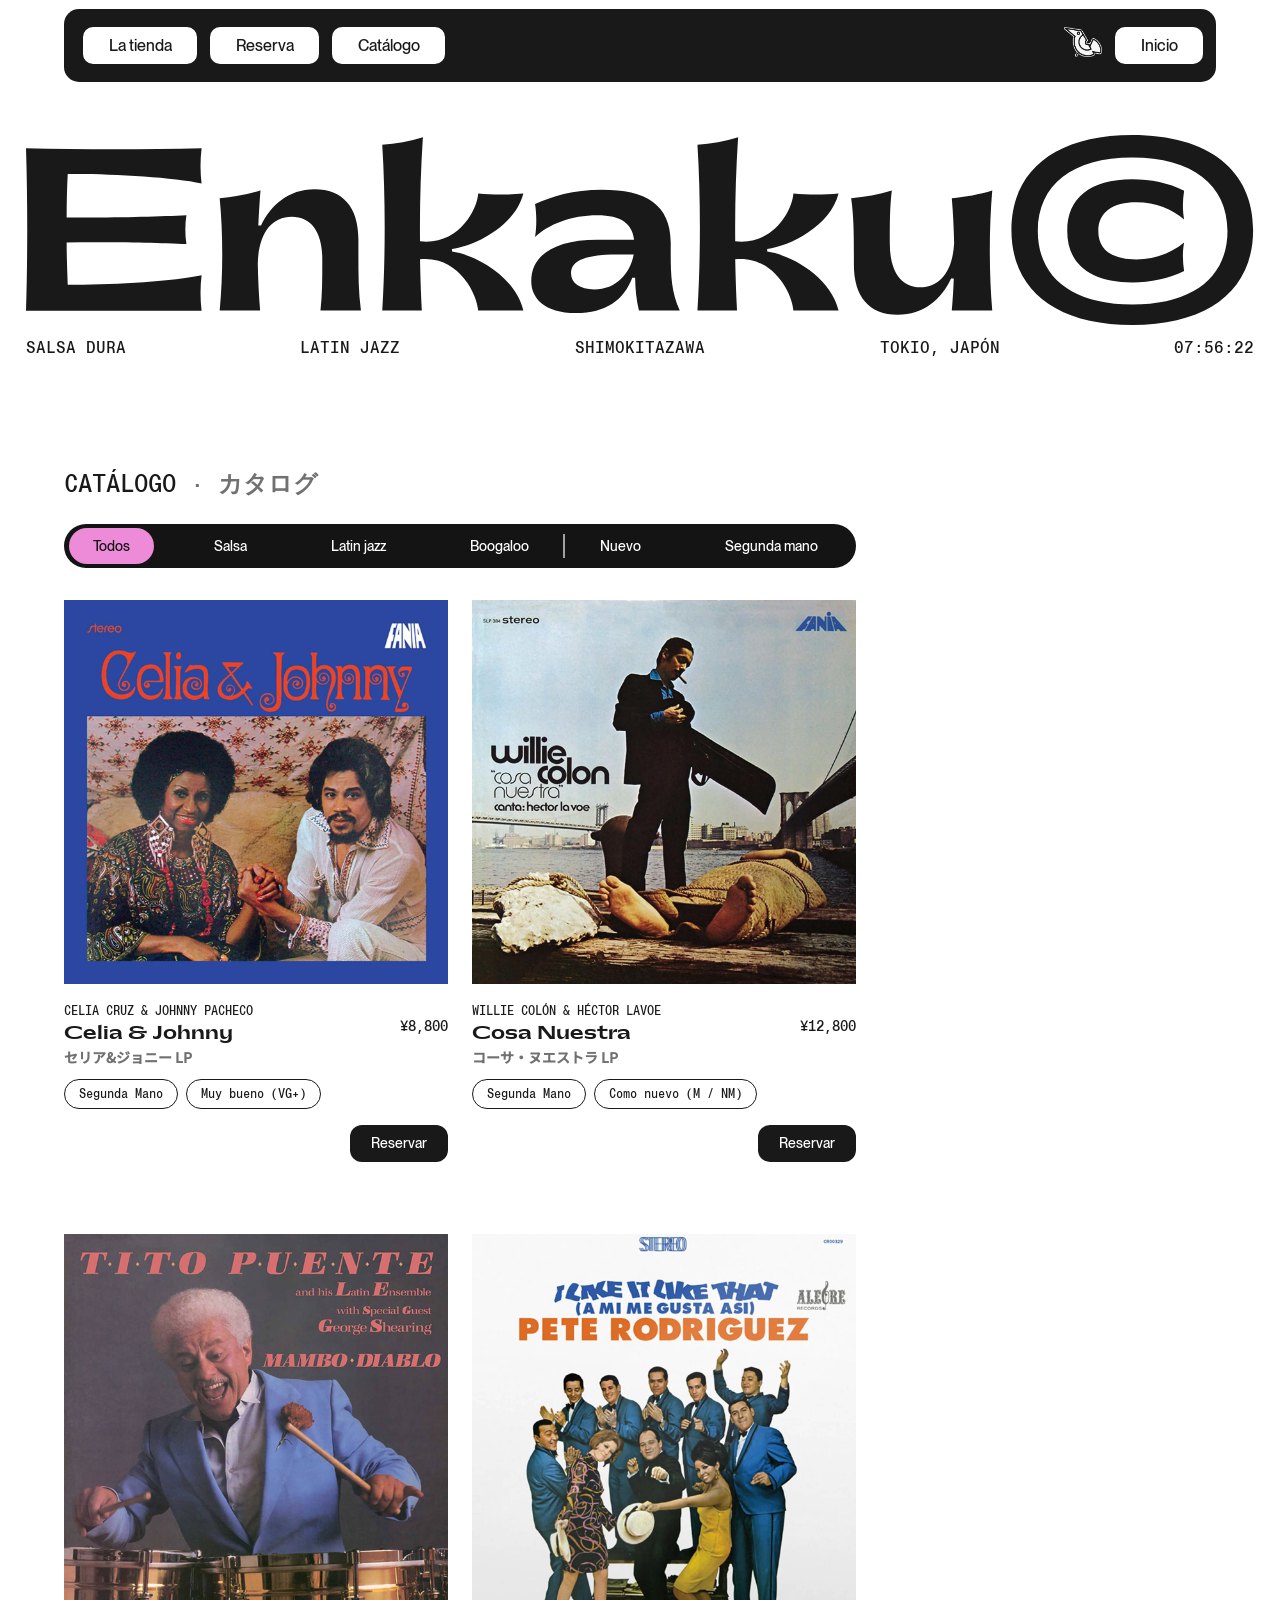
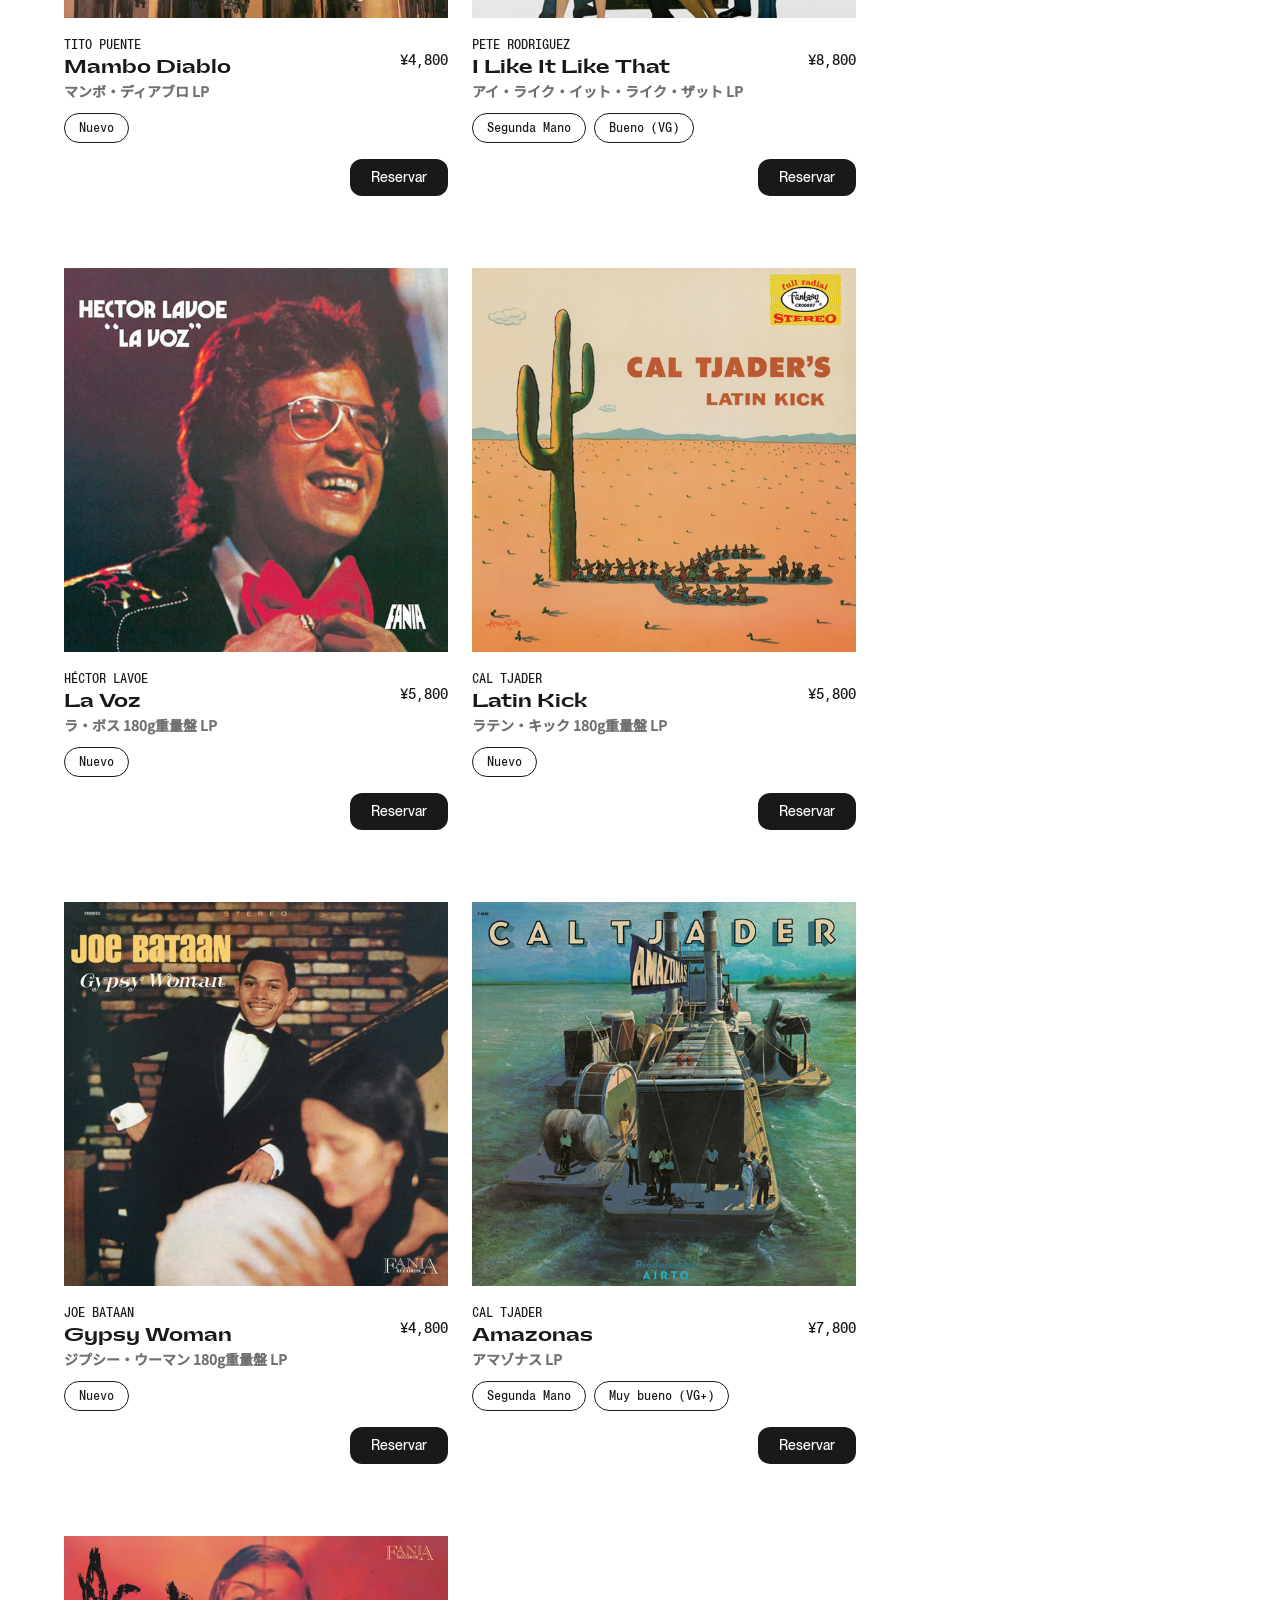
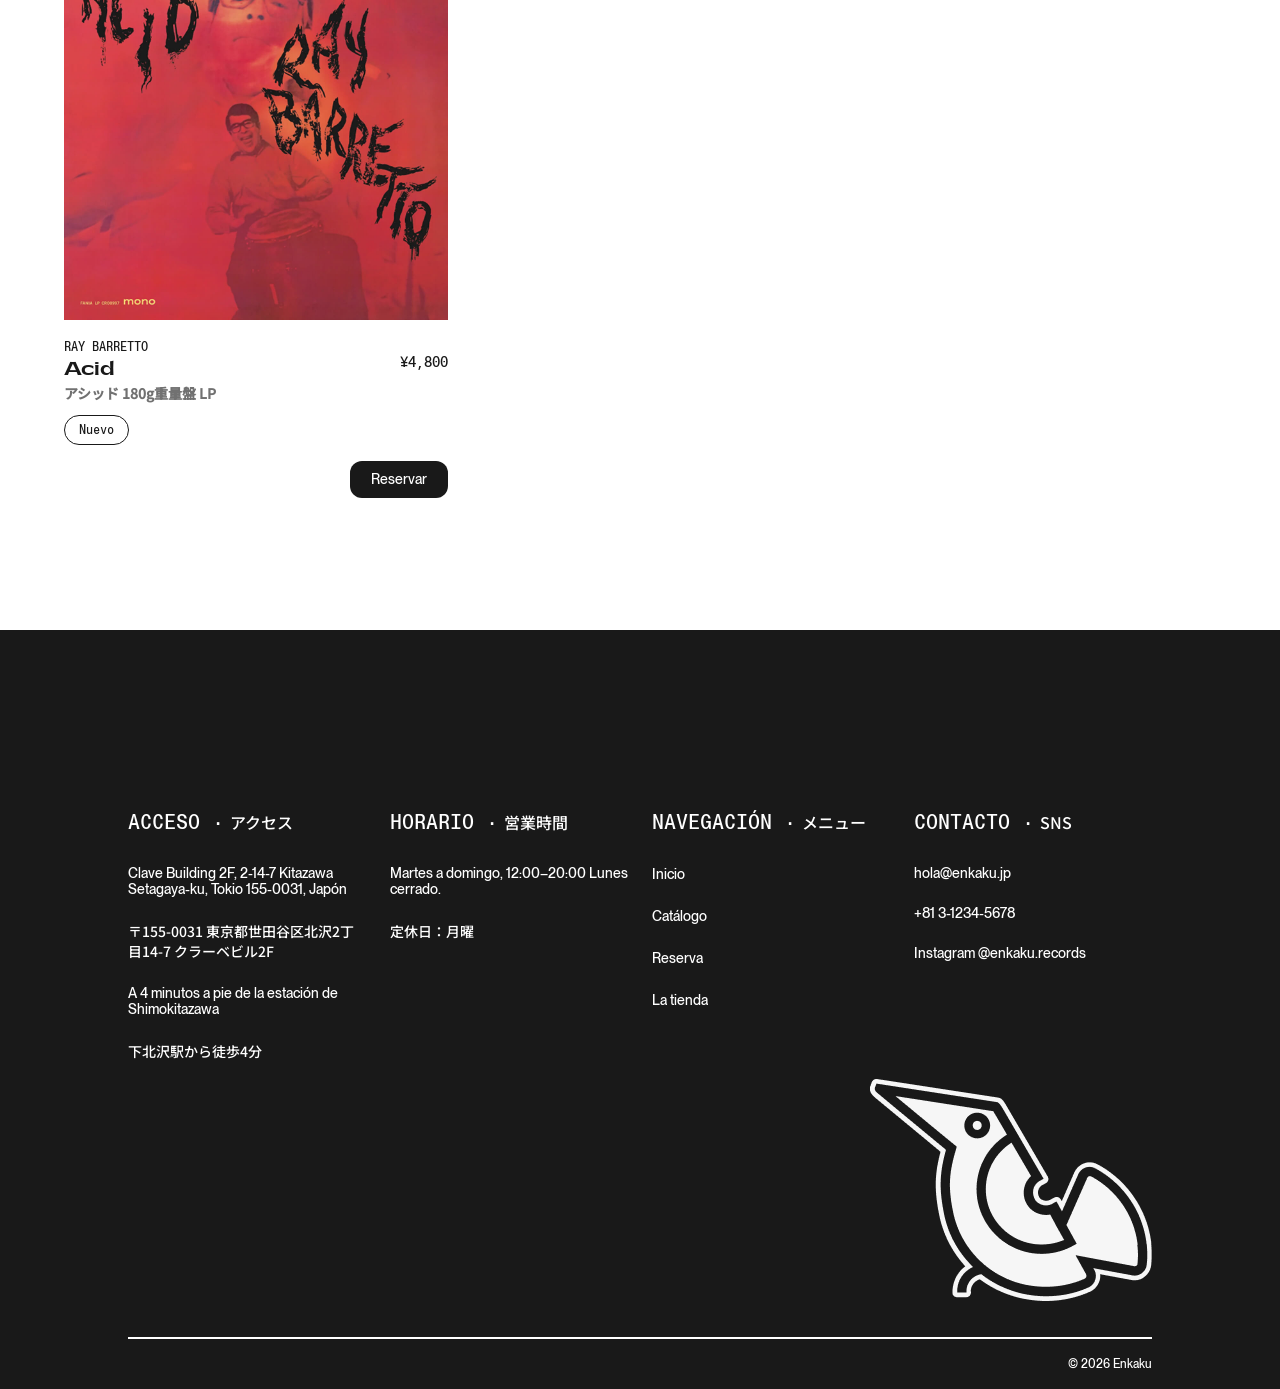
==== catalogo/index.html @ 312f28a2 "arreglos_home" ====
<!DOCTYPE html>
<html lang="en">
<head>
    <meta charset="UTF-8">
    <meta name="viewport" content="width=device-width, initial-scale=1.0">
    <title>Enkaku</title>
    <link rel="icon" type="image/svg+xml" href="../assets/img/favicon.svg">
    <link rel="stylesheet" href="../assets/css/style.css">
    <link rel="stylesheet" href="../css/style.css">
</head>

<body>

    <header class="header">
        <nav>
            <div>
                <div>
                    <a class="bottom_tienda" href="">La tienda</a>
                </div>
                <div>
                    <a class="bottom_reserva" href="/formulario.html">Reserva</a>
                </div>
                <div>
                    <a class="bottom_catalogo" href="/catalogo/index.html">Catálogo</a>
                </div>
            </div>
            <div>
                <img src="/assets/img/KAKU1.png" alt="">
                <div>
                    <a class="bottom_inicio" href="/index.html">Inicio</a>
                </div>
            </div>
        </nav>
    </header>

    <section id="inicio" class="hiro">
        <div class="content">
            <!-- HERO SECTION -->
            <img src="../assets/img/logo_enkaku.svg" alt="Enkaku">
            <div class="flex-labels">
                <ul>
                    <li>SALSA DURA</li>
                    <li>LATIN JAZZ</li>
                    <li>SHIMOKITAZAWA</li>
                    <li>TOKIO, JAPÓN</li>
                    <li>
                        <span id="hora-jp-seg"></span>
                    </li>
                </ul>
            </div>
        </div>
    </section>
    <section id="catalogo" class="productos section catalogo">
        <div class="content">
            <div class="productos_titulo">
                <div class="titulo-seccion">
                    <h1 class="txt-es" data-jp="· カタログ">Catálogo <span class="txt-jp"></span></h1>
                </div>
            </div>
            <div class="filtros" id="filtros" role="toolbar" aria-label="Filtros del catálogo">
                    <div class="filtros-genero">
                        <button type="button" class="filtro is-active" data-grupo="genero" data-valor="" aria-pressed="true">Todos</button>
                        <button type="button" class="filtro" data-grupo="genero" data-valor="salsa" aria-pressed="false">Salsa</button>
                        <button type="button" class="filtro" data-grupo="genero" data-valor="latin-jazz" aria-pressed="false">Latin jazz</button>
                        <button type="button" class="filtro" data-grupo="genero" data-valor="boogaloo" aria-pressed="false">Boogaloo</button>
                    </div>
                    <span class="filtros__sep" aria-hidden="true"></span>
                    <div class="filtros-estado">
                        <button type="button" class="filtro" data-grupo="estado" data-valor="nuevo" aria-pressed="false">Nuevo</button>
                        <button type="button" class="filtro" data-grupo="estado" data-valor="segunda-mano" aria-pressed="false">Segunda mano</button>
                    </div>
                 </div>
            <div id="catalogo-list" class="productos_nuevos"></div>
        </div>
    </section>

    <!-- ============ VENTANA MODAL (una sola para todos) ============ -->
    <div class="modal" id="modal" role="dialog" aria-modal="true" aria-labelledby="modal-titulo" aria-hidden="true">
        <div class="modal__caja">
            <button type="button" class="modal__cerrar" id="modal-cerrar" aria-label="Cerrar">×</button>

            <!-- Izquierda: portada + vinilo girando detrás -->
            <div class="modal__media">
                <div class="modal__vinilo" aria-hidden="true"></div>
                <img class="modal__portada" id="modal-portada" src="" alt="">
            </div>

            <!-- Derecha: información -->
            <div class="modal__contenido">
                <p class="modal__artista" id="modal-artista"></p>
                <h2 class="modal__titulo txt-es" id="modal-titulo"><span id="modal-titulo-es"></span><span class="txt-jp"></span></h2>
                <p class="modal__meta" id="modal-meta"></p>
                <div class="modal__chips" id="modal-chips"></div>
                <p class="modal__texto txt-es"><span id="modal-texto-es"></span><span class="txt-jp"></span></p>

                <div class="modal__player" id="modal-player">
                    <div class="modal__player-info">
                        <span class="modal__player-label txt-es" data-jp="試聴">Escucha <span class="txt-jp"></span></span>
                        <span class="modal__player-track" id="modal-track"></span>
                    </div>
                    <button type="button" class="modal__play" id="modal-play" aria-label="Reproducir">
                        <svg class="ico-play" viewBox="0 0 24 24" aria-hidden="true"><path d="M8 5v14l11-7z"/></svg>
                        <svg class="ico-pause" viewBox="0 0 24 24" aria-hidden="true"><path d="M7 5h4v14H7zM13 5h4v14h-4z"/></svg>
                    </button>
                    <span class="modal__player-tiempo" id="modal-tiempo">00:00/00:00</span>
                </div>

                <div class="modal__pie">
                    <span class="modal__precio" id="modal-precio"></span>
                    <a href="../reservar/" target="_blank" rel="noopener noreferrer" class="btn-reservar">Reservar</a>
                </div>
            </div>
        </div>
    </div>


    <footer class="footer section">
        <div class="footer_texto">
            <div>
                <div class="footer_texto_titulo">
                    <p class="footer_titulo_español">ACCESO ·</p><p class="footer_titulo_japones">アクセス</p>
                </div>
                <div class="footer_texto_texto">
                    <div>
                        <p class="footer_texto_espanol">Clave Building 2F, 2-14-7 Kitazawa
                        Setagaya-ku, Tokio 155-0031, Japón</p>
                    </div>
                    <div>
                        <p class="footer_texto_japones">〒155-0031 東京都世田谷区北沢2丁目14-7 クラーベビル2F</p>
                    </div>
                    <div>
                        <p class="footer_texto_espanol">A 4 minutos a pie de la estación de Shimokitazawa</p>
                    </div>
                    <div>
                        <p class="footer_texto_japones">下北沢駅から徒歩4分</p>
                    </div>
                </div>
            </div>
            <div>
                <div class="footer_texto_titulo">
                    <p class="footer_titulo_español">HORARIO ·</p><p class="footer_titulo_japones">営業時間</p>
                </div>
                <div class="footer_texto_texto">
                    <div>
                        <p class="footer_texto_espanol">Martes a domingo, 12:00–20:00 Lunes cerrado.</p>
                    </div>
                    <div>
                        <p class="footer_texto_japones">定休日：月曜</p>
                    </div>
                </div>
            </div>
            <div>
                <div class="footer_texto_titulo">
                    <p class="footer_titulo_español">NAVEGACIÓN ·</p><p class="footer_titulo_japones">メニュー</p>
                </div>
                <div class="footer_texto_texto">
                    <div>
                        <a class="footer_texto_espanol" href="">Inicio</a>
                    </div>
                    <div>
                        <a class="footer_texto_espanol" href="">Catálogo</a>
                    </div>
                    <div>
                        <a class="footer_texto_espanol" href="">Reserva</a>
                    </div>
                    <div>
                        <a class="footer_texto_espanol" href="">La tienda</a>
                    </div>
                </div>
            </div>
            <div>
                <div class="footer_texto_titulo">
                    <p class="footer_titulo_español">CONTACTO ·</p><p class="footer_titulo_japones">SNS</p>
                </div>
                <div class="footer_texto_texto">
                    <div>
                        <p class="footer_texto_espanol">hola@enkaku.jp</p>
                    </div>
                    <div>
                        <p class="footer_texto_espanol">+81 3-1234-5678</p>
                    </div>
                    <div>
                        <p class="footer_texto_espanol">Instagram @enkaku.records</p>
                    </div>
                </div>
            </div>
        </div>
        <div class="footer_img">
            <img src="../assets/img/KAKU1.png" alt="KAKU1">
        </div>
        <div class="footer_info">
            <p>© 2026 Enkaku</p>
        </div>
    </footer>
    <script src="https://code.jquery.com/jquery-3.7.1.min.js"></script>
    <script src="../assets/js/script.js"></script>
    <script src="../assets/js/modal.js"></script>
</body>
</html>
---- assets/css/style.css ----
@font-face {
    font-family: "Noto Sans JP";
    src: url('../fonts/NotoSansJP-Medium.woff2') format('woff2'),
        url('../fonts/NotoSansJP-Medium.woff') format('woff');
    font-weight: 500;
    font-style: normal;
    font-display: swap;
}
@font-face {
    font-family: "PP Gatwick Jumbo Semibold";
    src: url('../fonts/PPGatwick-JumboSemibold.woff2') format('woff2'),
        url('../fonts/PPGatwick-JumboSemibold.woff') format('woff');
    font-weight: bold;
    font-style: normal;
    font-display: swap;
}
@font-face {
    font-family: "PP Neue Montreal Medium";
    src: url('../fonts/PPNeueMontreal-Medium.woff2') format('woff2'),
        url('../fonts/PPNeueMontreal-Medium.woff') format('woff');
    font-weight: bold;
    font-style: normal;
    font-display: swap;
}
@font-face {
    font-family: "PP Neue Montreal Mono Medium";
    src: url('../fonts/PPNeueMontrealMono-Medium.woff2') format('woff2'),
        url('../fonts/PPNeueMontrealMono-Medium.woff') format('woff');
    font-weight: bold;
    font-style: normal;
    font-display: swap;
}
:root {
    /* COLORES */
    --color-blanco: #FFFFFF;
    --color-negro: #191919;
    --color-gris: #717171;
    --color-azul: #003C38;
    --color-rosa: #F892C5;
    --color-amarillo: #FFC20E;

    /* TAMAÑO TEXTO */
    --tamaño-08px: 0.5rem;
    --tamaño-12px: 0.75rem;
    --tamaño-14px: 0.875rem;
    --tamaño-16px: 1rem;
    --tamaño-18px: 1.125rem;
    --tamaño-20px: 1.25rem;
    --tamaño-24px: 1.5rem;
    --tamaño-32px: 2rem;
}

*,
*::after,
*::before {
    box-sizing: border-box;
    margin: 0;
    padding: 0;
    color: #191919;
}

a {
    text-decoration: none;
    color: var(--color-negro);
    font-family: 'Franklin Gothic Medium', 'Arial Narrow', Arial, sans-serif;
    font-weight: 400;
}
.txt-jp{
  color: #717171;
}

h1,
h2 {
   font-family: "PP Neue Montreal Mono Medium";
   font-size: 24px;
   letter-spacing: -1%;
}
.section .content {
  width: 100%;
  max-width: 1200px;
  margin: 0 auto;
  padding: 48px 0;
}


/* INDEX HTML */
/* SECTION HIRO */
.hiro {
    box-sizing: border-box;
    margin: 0;
    padding-top: 13vh;
}

#inicio .content {
    width: 100%;
    max-width: 100%;
    padding: 2vh 2vw;
}

#inicio .content img {
    width: 100%;
}

#inicio .content .flex-labels {
    padding: 0;
}

#inicio .content .flex-labels ul {
    font-family: "PP Neue Montreal Mono Medium";
    padding: 0;
    margin: 0;
    list-style: none;
    display: flex;
    justify-content: space-between;
    margin-top: 1vh;
}

/* SECTION PRODUCTOS */
.productos {
    box-sizing: border-box;
    margin: 0;
    padding: 5vh 5vw 4vh 5vw;
    background-color: var(--color-blanco);
}

.productos_nuevos {
  display: flex;
  flex-wrap: wrap;
  justify-content: flex-start;
  gap: 24px;
  margin-top: 32px;
}

.productos_titulo {
    display: flex;
    justify-content: space-between;
    align-items: center;
}

.productos_titulo .titulo-seccion {
    text-transform: uppercase;
    font-size: var(--tamaño-24px);
    letter-spacing: -1%;
}

.productos_titulo .btn-seccion a {
    display: inline-block;
    background-color: #FFF;
    color: #191919;
    border: 1px solid;
    text-decoration: none;
    font-size: 14px;
    line-height: 17px;
    padding: 10px 21px;
    border-radius: 12px;
    font-family: "PP Neue Montreal Medium";
    transition: all .3s ease-in-out;
}

.productos_titulo .btn-seccion a:hover {
    background-color: #F892C5;
    color: #191919;
    border-color: #F892C5;
}

.productos_nuevos .productos_opciones {
  position: relative;
  width: 384px;
  max-width: 100%;
  margin-bottom: 48px;
}

.productos_nuevos .productos_opciones .productos_opciones_img,
.productos_nuevos .productos_opciones .productos_opciones_img img {
  width: 100%;
}

.productos_nuevos .productos_opciones .disco_nombre {
  margin: 0 auto;
  margin-top: 16px;
  font-size: var(--tamaño-12px);
  font-family: "PP Neue Montreal Mono Medium";
}

.productos_nuevos .productos_opciones .productos_opciones_info {
  display: flex;
  align-content: flex-start;
  justify-content: space-between;
  align-items: flex-start;
  flex-wrap: wrap;
}

.productos_nuevos .productos_opciones .productos_opciones_info .disco_autor span {
  display: block;
  font-size: var(--tamaño-14px);
  line-height: 20px;
  font-family: "Noto Sans JP";
  color: #717171;
}

.productos_nuevos .productos_opciones .productos_opciones_info .disco_autor {
  margin: 0;
  font-size: var(--tamaño-18px);
  line-height: 29px;
  font-family: "PP Gatwick Jumbo Semibold";
}

.productos_nuevos .productos_opciones .productos_opciones_info .disco_precio {
  font-size: var(--tamaño-14px);
  letter-spacing: 2%;
  font-family: "PP Neue Montreal Mono Medium";
}

.productos_nuevos .productos_opciones .productos_opciones_texto_etiquetas {
  margin-top: 12px;
  display: flex;
  gap: 8px;
}

.productos_nuevos .productos_opciones .productos_opciones_texto_etiquetas .disco_etiquetas {
  display: inline-block;
  font-size: var(--tamaño-12px);
  line-height: 14px;
  padding: 7px 14px;
  border-radius: 20px;
  border: 1px solid;
  font-family: "PP Neue Montreal Mono Medium";
}

.productos_nuevos .productos_opciones .productos_opciones_texto_bottom {
  text-align: right;
  margin-top: 16px;
}

.productos_nuevos .productos_opciones .productos_opciones_texto_bottom .btn-reservar {
    display: inline-block;
    background-color: #191919;
    color: #fff;
    text-decoration: none;
    font-size: 14px;
    line-height: 17px;
    padding: 10px 21px;
    border-radius: 12px;
    font-family: "PP Neue Montreal Medium";
    transition: all .3s ease-in-out;
}
.productos_nuevos .productos_opciones .productos_opciones_texto_bottom .btn-reservar:hover {
  background: #FFC20E;
  color: #191919;
  
}

.filtros {
    --f-fondo: #141414;
    --f-texto: #fff;
    --f-activo: #ee8bd9;            /* rosa de la opción activa */
    --f-activo-texto: #141414;

    display: flex;
    align-items: center;
    gap: .25rem;
    width: 100%;
    max-width: 792px;
    margin-bottom: 1.5rem;
    padding: .3rem;
    margin-top: 24px;
    background: var(--f-fondo);
    border-radius: 999px;
    overflow-x: auto;               /* en móvil se desliza en horizontal */
    scrollbar-width: none;
}
.filtros::-webkit-scrollbar { display: none; }

.filtros-genero,
.filtros-estado {
    display: flex;
    align-items: center;
    gap: 2.25rem;
}

.filtro {
    flex: 1 1 auto;
    border: 0;
    background: transparent;
    color: var(--f-texto);
    font-family: "PP Neue Montreal Medium";
    font-size: 14px;
    padding: .6rem 1.5rem;
    border-radius: 999px;
    white-space: nowrap;
    cursor: pointer;
    transition: background .2s ease, color .2s ease;
}
.filtro:hover { background: rgba(255, 255, 255, .12); }
.filtro.is-active { background: var(--f-activo); color: var(--f-activo-texto); }
.filtro:focus-visible { outline: 2px solid var(--f-activo); outline-offset: 2px; }

/* Separador vertical entre género y estado */
.filtros__sep {
    flex: none;
    width: 2px;
    height: 1.5rem;
    margin: 0 .4rem;
    background: rgba(255, 255, 255, .6);
}

/* MODAL */
.modal {
    --modal-fondo: #f7f7f5;
    --modal-tinta: #161616;
    --modal-gris: #9a9a96;
    --modal-borde: #cfcfca;
    --modal-etiqueta: #c4472b;      /* color por defecto de la etiqueta central y del hover de Reservar */
    --modal-vinilo: #111111;        /* color por defecto del disco */
}

/* Las tarjetas del catálogo abren el modal */
.productos_opciones {
  cursor: pointer;
}
body.modal-abierto {
  overflow: hidden;
}

/* ---------- Capa y caja ---------- */
.modal {
  position: fixed;
  inset: 0;
  z-index: 1000;
  display: grid;
  place-items: center;
  padding: 1rem;
  background: rgba(12, 12, 12, 0.62);
  opacity: 0;
  visibility: hidden;
  transition:
    opacity 0.25s ease,
    visibility 0.25s ease;
}

.modal.is-open {
  opacity: 1;
  visibility: visible;
}

.modal__caja {
  position: relative;
  width: min(1020px, 100%);
  max-height: calc(100vh - 2rem);
  overflow: auto;
  display: grid;
  grid-template-columns: minmax(0, 1.05fr) minmax(0, 1fr);
  gap: clamp(1.5rem, 4vw, 3.5rem);
  align-items: center;
  padding: clamp(1.5rem, 4vw, 3.5rem);
  background: var(--modal-fondo);
  color: var(--modal-tinta);
  border-radius: 32px;
  font-family: var(--modal-sans);
  transform: translateY(12px) scale(0.985);
  transition: transform 0.25s ease;
}
.modal.is-open .modal__caja {
  transform: none;
}

.modal__cerrar {
  position: absolute;
  top: 1.4rem;
  right: 1.4rem;
  z-index: 3;
  width: 44px;
  height: 44px;
  border-radius: 50%;
  border: 1px solid #191919;
  background: transparent;
  color: #191919;
  font-size: 1.6rem;
  line-height: 1;
  cursor: pointer;
}
.modal__cerrar:hover {
  background: #F892C5;
  color: #191919;
}

/* ---------- Izquierda: portada + vinilo ---------- */
.modal__media {
  position: relative;
  width: 100%;
  aspect-ratio: 1.3 / 1; /* la portada ocupa ~77 %, el vinilo asoma por la derecha */
}
.modal__portada {
  position: absolute;
  top: 0;
  left: 0;
  z-index: 2;
  height: 100%;
  aspect-ratio: 1;
  object-fit: cover;
  box-shadow: 6px 0 22px rgba(0, 0, 0, 0.35);
}
.modal__vinilo {
    position: absolute;
    top: 5%;
    right: 0;
    z-index: 1;
    height: 90%;
    aspect-ratio: 1;
    border-radius: 50%;
    /* Colores por disco: --vinilo-color y --vinilo-etiqueta los pone modal.js desde el array */
    background:
        radial-gradient(circle closest-side, #000 0 4%, transparent 4.5%),                                   /* agujero */
        radial-gradient(circle closest-side, var(--vinilo-etiqueta, var(--modal-etiqueta)) 0 50%, transparent 32.5%), /* etiqueta central */
        repeating-radial-gradient(circle closest-side,                                                      /* surcos */
            var(--vinilo-color, var(--modal-vinilo)) 0 2px,
            color-mix(in srgb, var(--vinilo-color, var(--modal-vinilo)), #fff 14%) 2px 4px);
    animation: modal-girar 3s linear infinite;
}
/* brillo para que se note el giro */
.modal__vinilo::after {
  content: "";
  position: absolute;
  inset: 0;
  border-radius: 50%;
  background: conic-gradient(
    from 0deg,
    transparent 0 20%,
    rgba(255, 255, 255, 0.13) 25%,
    transparent 30% 70%,
    rgba(255, 255, 255, 0.13) 75%,
    transparent 80%
  );
}
@keyframes modal-girar {
  to {
    transform: rotate(360deg);
  }
}

/* ---------- Derecha: contenido ---------- */
.modal__contenido {
  min-width: 0;
  display: flex;
  flex-direction: column;
  gap: 1rem;
  padding-right: 1rem;
}

.modal__artista {
  font-family: "PP Neue Montreal Mono Medium";
  font-size: 14px;
  letter-spacing: 2%;
  text-transform: uppercase;
  margin: 0;
}
.modal__titulo {
  margin: 0;
  font-size: 36px;
  line-height: 1.05;
  font-weight: 700;
  letter-spacing: -0.02em;
  font-family: "PP Gatwick Jumbo Semibold";
}
.modal__titulo .txt-jp {
  display: block;
  margin-top: 0.5rem;
  font-size: 14px;
  font-weight: 400;
  letter-spacing: 0;
}
.modal .txt-jp {
  color: var(--modal-gris);
}

.modal__meta {
    margin: 0;
    font-family: "PP Neue Montreal Mono Medium";
    font-size: 14px;
    letter-spacing: 2%;
    text-transform: uppercase;
}

.modal__chips {
  display: flex;
  flex-wrap: wrap;
  gap: 0.5rem;
}
.modal__chip {
  border: 1px solid var(--modal-borde);
  border-radius: 999px;
  padding: 0.4rem 0.9rem;
  font-family: "PP Neue Montreal Mono Medium";
  font-size: 0.75rem;
}

.modal__texto {
    margin: 0;
    font-size: 14px;
    line-height: 100%;
    letter-spacing: 2%;
}
.modal__texto .txt-jp {
  display: block;
  margin-top: 0.3rem;
}

/* ---------- Reproductor ---------- */
.modal__player {
  display: flex;
  align-items: center;
  gap: 1rem;
  padding: 0.8rem 1rem;
  border: 1px solid var(--modal-borde);
  border-radius: 12px;
}
.modal__player[hidden] {
  display: none;
}
.modal__player-info {
    width: 50%;
  min-width: 0;
  display: flex;
  flex-direction: column;
  gap: 0.2rem;
}
.modal__player-label {
  font-family: "PP Neue Montreal Mono Medium";
  font-size: 0.7rem;
  letter-spacing: 0.08em;
  text-transform: uppercase;
  color: var(--modal-gris);
}
.modal__player-label .txt-jp::before {
  content: "· ";
}
.modal__player-track {
  font-family: "PP Neue Montreal Mono Medium";
  font-size: 12px;
  text-transform: uppercase;
  white-space: nowrap;
  overflow: hidden;
  text-overflow: ellipsis;
}
.modal__player-tiempo {
    width: 45%;
  font-family: "PP Neue Montreal Mono Medium";
  font-size: 0.75rem;
  color: var(--modal-gris);
      text-align: right;
}

.modal__play {
  flex: none;
  width: 40px;
  height: 40px;
  border-radius: 50%;
  border: 1px solid var(--modal-tinta);
  background: transparent;
  cursor: pointer;
  display: grid;
  place-items: center;
    background: #191919;
}
.modal__play svg {
  width: 18px;
  height: 18px;
  fill: #fff
}
.modal__play .ico-pause {
  display: none;
}
.modal__play.is-playing .ico-play {
  display: none;
}
.modal__play.is-playing .ico-pause {
  display: block;
}

/* ---------- Pie: precio + reservar ---------- */
.modal__pie {
  display: flex;
  align-items: center;
  gap: 1rem;
  margin-top: 0.4rem;
}
.modal__precio {
  font-family: "PP Neue Montreal Mono Medium";
  font-size: 1rem;
}
.modal .btn-reservar {
    display: inline-block;
    background-color: #191919;
    color: #fff;
    text-decoration: none;
    font-size: 14px;
    line-height: 17px;
    padding: 10px 21px;
    border-radius: 12px;
    font-family: "PP Neue Montreal Medium";
    transition: all .3s ease-in-out;
}
.modal .btn-reservar:hover {
  background: #FFC20E;
  color: #191919;
  
}


@media (prefers-reduced-motion: reduce) {
  .modal__vinilo {
    animation: none;
  }
  .modal,
  .modal__caja {
    transition: none;
  }
}

/* ---------- Móvil ---------- */
@media (max-width: 760px) {
    .section .content {
        width: 90%;
    }
    .modal__caja {
        grid-template-columns: 1fr;
        border-radius: 24px;
        padding-top: 4rem;
        width: 90%;
    }
    .modal__contenido {
        padding-right: 0;
    }
    .modal__cerrar {
        top: 1rem;
        right: 1rem;
    }
    .modal__titulo {
        font-size: 24px;
    }
    .modal__artista,
    .modal__meta {
        font-size: 12px;
    }
    #inicio .content .flex-labels ul {
        flex-wrap: wrap;
        line-height: 1.8;
    }
    .filtros-genero, 
    .filtros-estado {
        gap: 1.20rem;
    }
    .footer_texto {
        flex-direction: column;
    }
    .footer_img.content img {
        width: 35%;
    }
}
---- css/style.css ----
@font-face {
    font-family: "Noto Sans JP";
    src: url('../fonts/NotoSansJP-Medium.woff2') format('woff2'),
        url('../fonts/NotoSansJP-Medium.woff') format('woff');
    font-weight: 500;
    font-style: normal;
    font-display: swap;
}
@font-face {
    font-family: "PP Gatwick Jumbo Semibold";
    src: url('../fonts/PPGatwick-JumboSemibold.woff2') format('woff2'),
        url('../fonts/PPGatwick-JumboSemibold.woff') format('woff');
    font-weight: bold;
    font-style: normal;
    font-display: swap;
}
@font-face {
    font-family: "PP Neue Montreal Medium";
    src: url('../fonts/PPNeueMontreal-Medium.woff2') format('woff2'),
        url('../fonts/PPNeueMontreal-Medium.woff') format('woff');
    font-weight: bold;
    font-style: normal;
    font-display: swap;
}
@font-face {
    font-family: "PP Neue Montreal Mono Medium";
    src: url('../fonts/PPNeueMontrealMono-Medium.woff2') format('woff2'),
        url('../fonts/PPNeueMontrealMono-Medium.woff') format('woff');
    font-weight: bold;
    font-style: normal;
    font-display: swap;
}

:root {
    /* COLORES */
    --color-blanco: #FFFFFF;
    --color-negro: #191919;
    --color-gris: #717171;
    --color-azul: #003C38;
    --color-rosa: #F892C5;
    --color-amarillo: #FFC20E;

    /* FUENTES
    --fuente-principal: ;
    --fuente-segundo: ;
    --fuente-tercero: ; */

    /* TAMAÑO TEXTO */
    --tamaño-08px: 0.5rem;
    --tamaño-12px: 0.75rem;
    --tamaño-14px: 0.875rem;
    --tamaño-16px: 1rem;
    --tamaño-18px: 1.125rem;
    --tamaño-20px: 1.25rem;
    --tamaño-24px: 1.5rem;
    --tamaño-32px: 2rem;
    --tamaño-36px: 2.25rem;
    --tamaño-50px: 3.125rem;
}

*,
*::after,
*::before {
    box-sizing: border-box;
    margin: 0;
    padding: 0;
    color: #191919;
}

a {
    text-decoration: none;
    color: var(--color-negro);
    font-family: "PP Neue Montreal Medium";
}
.txt-jp{
  color: #717171;
}

h1,
h2 {
   font-family: "PP Neue Montreal Mono Medium";
   font-size: 24px;
   letter-spacing: -1%;
}
.section .content {
  width: 100%;
  max-width: 1200px;
  margin: 0 auto;
  padding: 48px 0;
}

/* TEXTO */
.enunciado_español {
    font-size: var(--tamaño-24px);
    font-family: "PP Neue Montreal Mono Medium";
}

.enunciado_japones {
    font-size: var(--tamaño-20px);
    font-family: "Noto Sans JP";
}



.disco_nombre {
    font-size: var(--tamaño-12px);
    font-family: "PP Neue Montreal Mono Medium";
}

.disco_autor {
    font-size: var(--tamaño-18px);
    font-family: "PP Gatwick Jumbo Semibold";
}



.disco_nombre_genero {
    font-size: var(--tamaño-14px);
    font-family: "PP Neue Montreal Mono Medium";
    padding: 0vh 0vw 1.5vh 0vw;
}

.disco_autor_titulo {
    font-size: var(--tamaño-50px);
    font-family: "PP Gatwick Jumbo Semibold";
    color: var(--color-blanco);
}

.disco_japones_genero {
    font-size: var(--tamaño-36px);
    font-family: "Noto Sans JP";
    color: var(--color-blanco);
}

.disco_nombre_titulo {
    font-size: var(--tamaño-18px);
    font-family: "PP Neue Montreal Mono Medium";
    padding: 0vh 0vw 1.5vh 0vw;
    color: var(--color-blanco);
}




.disco_precio {
    font-size: var(--tamaño-14px);
    font-family: "PP Neue Montreal Mono Medium";
}

.disco_japones {
    font-size: var(--tamaño-14px);
    font-family: "Noto Sans JP";
}

.disco_etiquetas {
    font-size: var(--tamaño-12px);
    font-family: "PP Neue Montreal Medium";
}


.parrafo {
    font-size: var(--tamaño-36px);
    font-family: "PP Neue Montreal Medium";
}


.parrafo {
    font-size: var(--tamaño-36px);
}


.footer_titulo_español {
    font-size: var(--tamaño-20px);
    color: var(--color-blanco);
    font-family: "PP Neue Montreal Mono Medium";
}

.footer_titulo_japones {
    font-size: var(--tamaño-16px);
    color: var(--color-blanco);
    font-family: "Noto Sans JP";

}

.footer_texto_espanol {
    font-family: "PP Neue Montreal Medium";
    font-size: var(--tamaño-14px);
    color: var(--color-blanco);
    font-family: "PP Neue Montreal Medium";
}

.footer_texto_japones {
    font-family: "Noto Sans JP";
    font-size: var(--tamaño-14px);
    color: var(--color-blanco);
    font-family: "Noto Sans JP";
}
.footer_info.content {
    padding: 0;
}




/* HEADER */
.header > nav {
    box-sizing: border-box;
    margin: 0;
    padding: 1vh 1vw;
    display: flex;
    justify-content: space-between;
    align-items: center;
    background-color: var(--color-negro);
    border-radius: 15px;
    position: fixed;
    top: 1vh;
    left: 50%;
    transform: translateX(-50%);
    width: 90%;
    max-width: 90%;
    z-index: 1000;
}

.header > nav > div > img {
    height: 30px;
    width: auto;
}

.header > nav > div {
    border-radius: 10px;
    display: flex;
    justify-content: left;
}

.header > nav > :first-child > div {
    box-sizing: border-box;
    margin: 0vh 0vw;
    padding: 1vh 0.5vw;
    border-radius: 10px;
    display: flex;
    justify-content: left;
    align-items: center;
}

.header > nav > :last-child > img {
    box-sizing: border-box;
    margin: 0vh 0vw;
    padding: 0vh 1vw;
    display: flex;
    justify-content: left;
    align-items: center;
}

.header > nav > div > div > a {
    box-sizing: border-box;
    margin: 0vh 0vw;
    padding: 1vh 2vw;
    border-radius: 10px;
    display: flex;
    justify-content: right;
    background-color: var(--color-blanco);
    transition: all .3s ease-in-out;

}

.bottom_tienda:hover {
    background-color: var(--color-azul);
    color: var(--color-blanco);
}

.bottom_reserva:hover {
    background-color: var(--color-rosa);
    color: var(--color-negro);
}

.bottom_catalogo:hover {
    background-color: var(--color-amarillo);
    color: var(--color-negro);
}

.bottom_inicio:hover {
    background-color: var(--color-rosa);
    color: var(--color-negro);
}






/* SECTION EXPLICACION */
.explicacion {
    box-sizing: border-box;
    margin: 0;
    padding: 0vh 5vw 0vh 5vw;
    background-color: var(--color-blanco);
}

.explicacion > div {
    border-bottom: var(--color-negro) solid 2px;
    padding: 0vh 0vw 3vh 0vw;
}

.explicacion > div > :first-child {
    padding: 0vh 0vw 3vh 0vw;
    display: flex;
    justify-content: left;
    align-items: center;
    gap: 0.5vw;
    border-bottom: var(--color-negro solid) 2px;
}






/* SECTION GENERO DEL MES */
.genero_del_mes {
    box-sizing: border-box;
    margin: 0;
    padding: 15vh 5vw 6vh 5vw;
    background-color: var(--color-blanco);
}

.genero_titulo {
    box-sizing: border-box;
    margin: 0;
    padding: 3vh 0vw 2vh 0vw;
    display: flex;
    justify-content: space-between;
    align-items: baseline;
}

.genero_titulo > div {
    padding: 0vh 0vw 2vh 0vw;
    display: flex;
    justify-content: left;
    align-items: center;
    gap: 0.5vw;
}

.genero_fila {
    display: grid;
    grid-template-columns: repeat(6,1fr);
    gap: 2vw;
}

.genero_disco {
    aspect-ratio: 1 / 1;
    width: 100%;
    height: 34vw;
    background-color: var(--color-rosa);
    display: grid;
}

.genero_disco_img {
    margin: 0vh 0vw 0vh 0vw; 
    padding: 0vh 0vw;
    box-sizing: border-box;
    z-index: 10;
    width: 100%;
    height: 41vh;
}

.genero_disco > .genero_disco_img > img {
    width: 100%;
    height: 100%;
    opacity: 0;
    object-fit: cover;
    object-position: top;
}

.genero_disco:hover > .genero_disco_img > img {
    transition: 0.6s;
    opacity: 100%;
    grid-area: 1 / 1;
}

.genero_disco > :last-child {
    box-sizing: border-box;
    margin: 0vh 0vw 0vh 0vw;
    padding: 3vh 1.5vw;
    height: 100%;
    width: 100%;
    display: flex;
    flex-direction: column;
    align-items: left;
    grid-area: 1 / 1;
    position: relative;  
    z-index: 10;
}






/* FOOTER */
.footer {
    box-sizing: border-box;
    margin: 0;
    padding: 20vh 10vw 0vh 10vw;
    background-color: var(--color-negro);
}

.footer_texto {
    display: flex;
    justify-content: space-around;
    gap: 24px;
}

.footer_texto > div {
    display: flex;
    justify-content: baseline;
    flex-direction: column;
    align-items: baseline;
    flex: 1;
    min-width: 0;
    
}
.footer_texto_texto {
    display: flex;
    gap: 6px;
    flex-direction: column;
}
.footer_texto_titulo {
    font-family: "PP Neue Montreal Mono Medium";
    box-sizing: border-box;
    margin: 0;
    margin-bottom: 4px;
    padding: 0vh 0vw 3vh 0vw;
    display: flex;
    justify-content: left;
    align-items: center;
    gap: 0.5vw;
}

.footer_texto_texto > div {
    padding: 0vh 0vw 2vh 0vw;
}

.bottom_azul:hover {
    color: var(--color-azul);
}

.bottom_rosa:hover {
    color: var(--color-rosa);
}

.bottom_amarillo:hover {
    color: var(--color-amarillo);
}

.footer_img {
    box-sizing: border-box;
    margin: 0vh 0vw 4vh 0vw;
    padding: 0;
    display: flex;
    justify-content: right;
}

.footer_info {
    display: flex;
    justify-content: right;
    border-top: var(--color-blanco) solid 2px;
}

.footer_info > p {
    font-family: "PP Neue Montreal Medium";
    color: var(--color-blanco);
    box-sizing: border-box;
    margin: 0;
    padding: 2vh 0vw 2vh 0vw;
    font-size: var(--tamaño-12px);
}
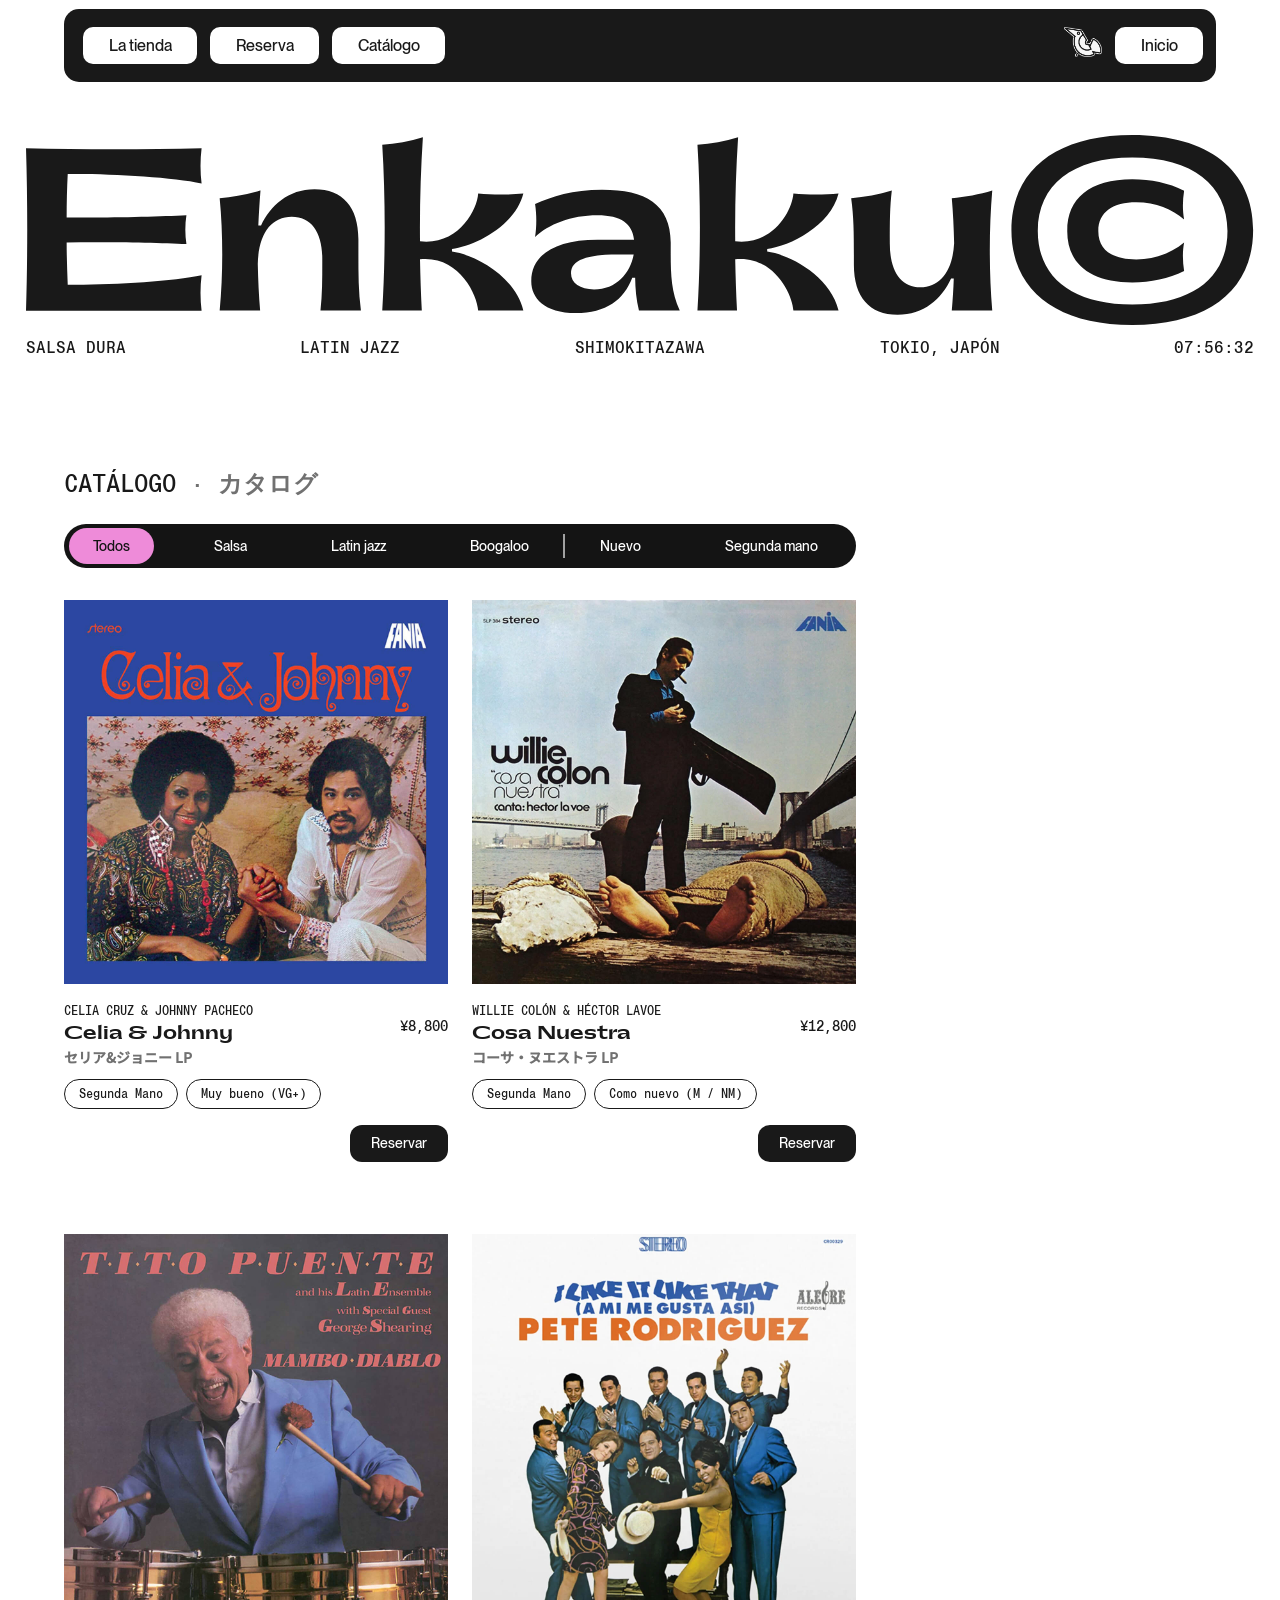
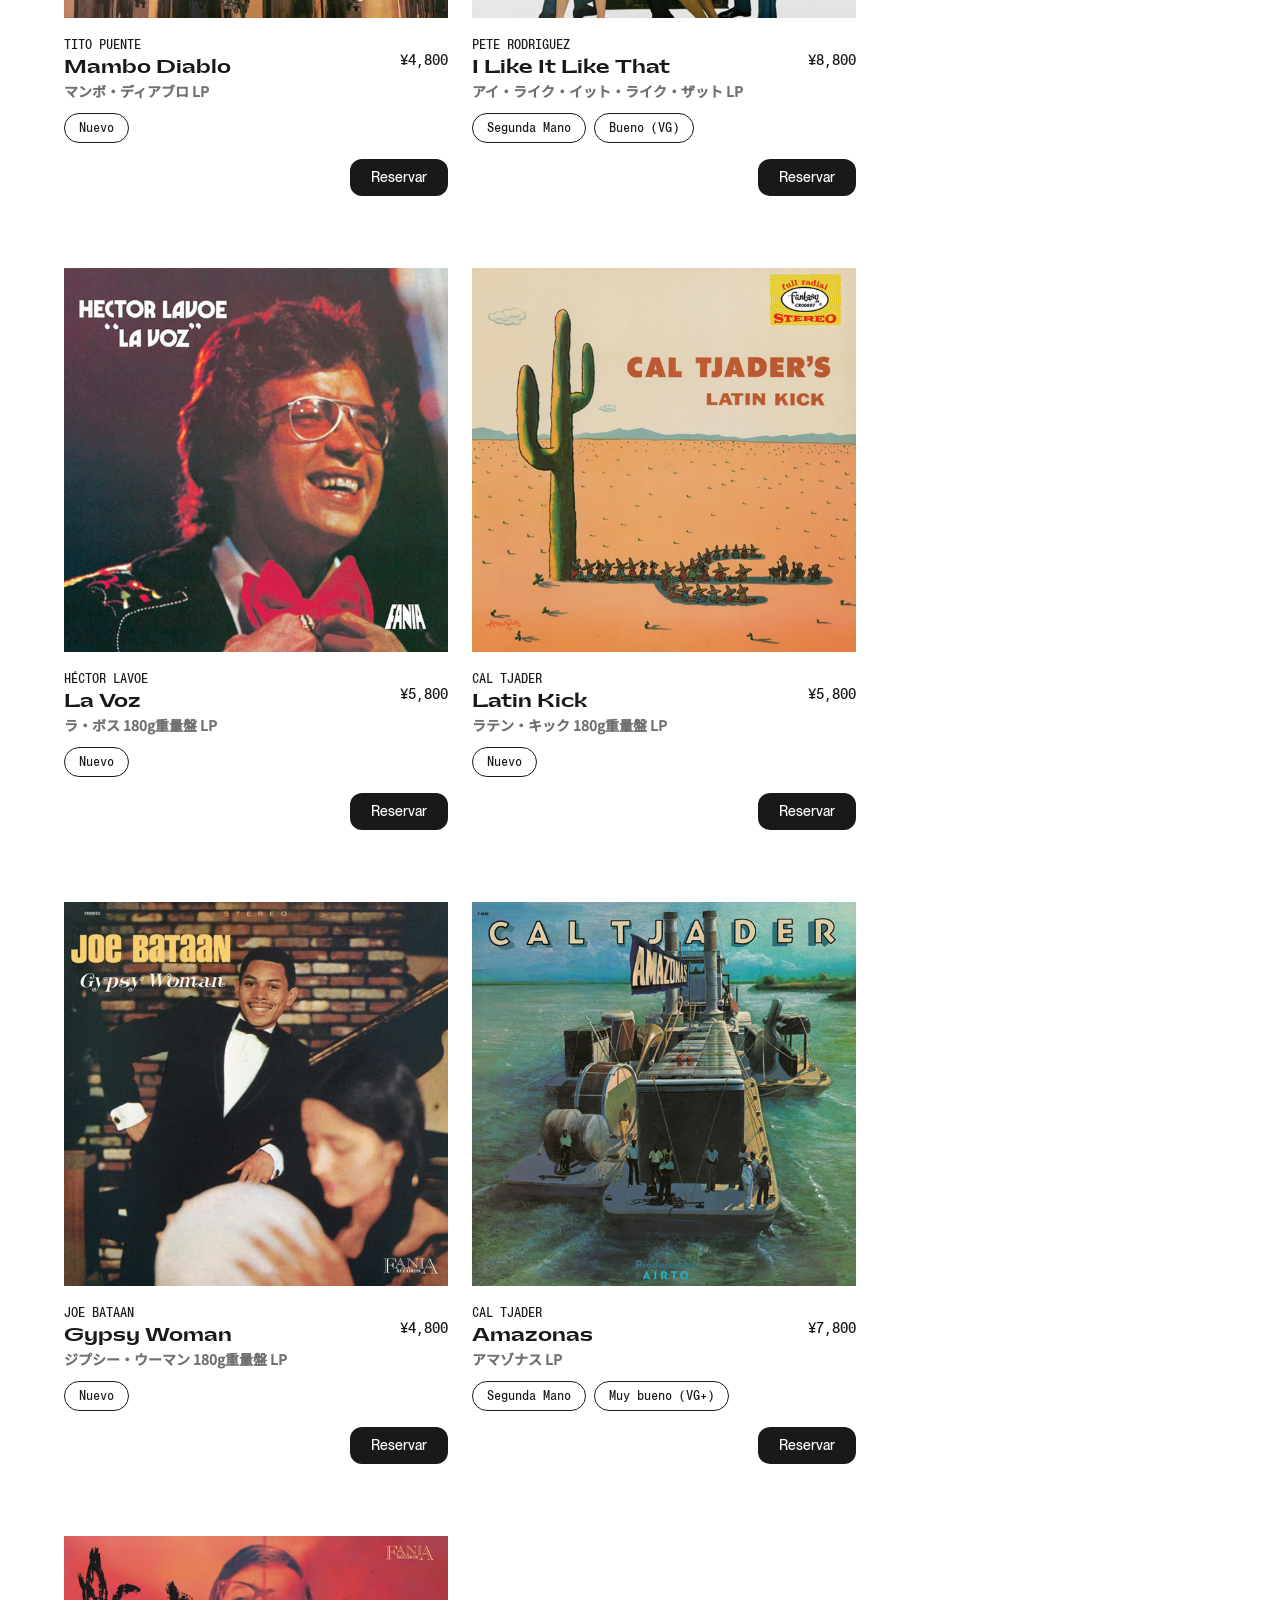
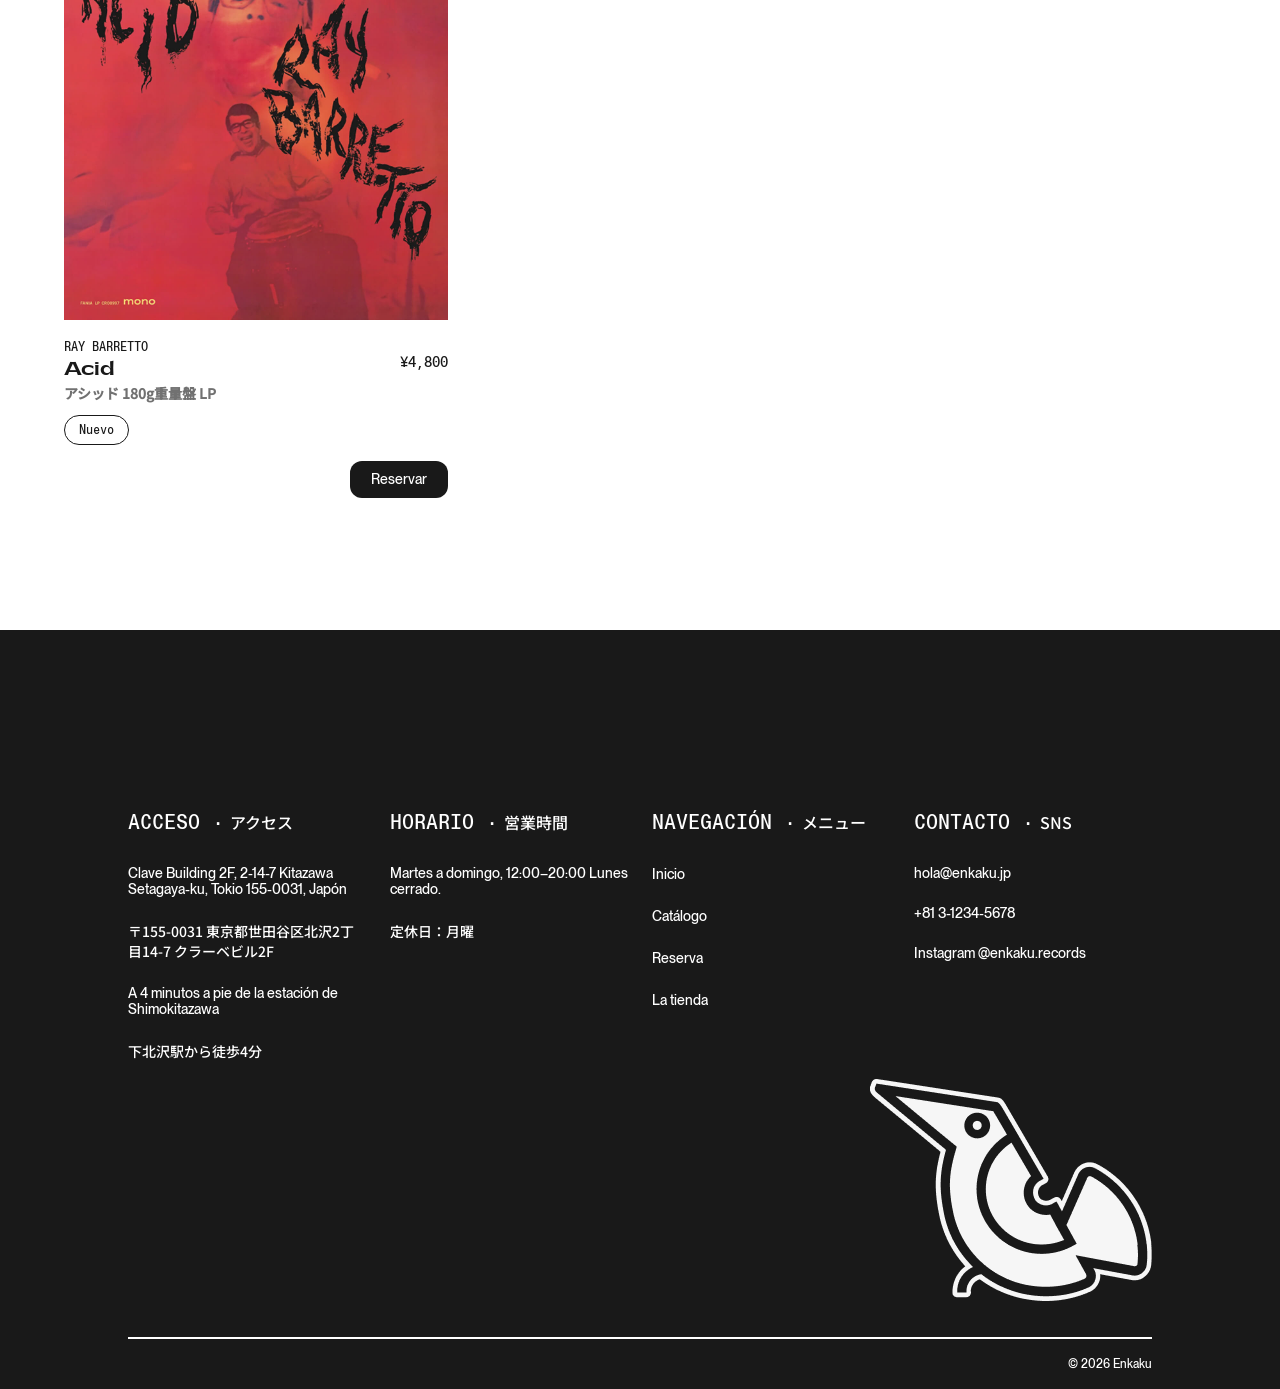
==== commit cb314af5: "reserva_ventana_modal" ====
--- a/catalogo/index.html
+++ b/catalogo/index.html
@@ -155,16 +155,16 @@
                 </div>
                 <div class="footer_texto_texto">
                     <div>
-                        <a class="footer_texto_espanol" href="">Inicio</a>
+                        <a class="footer_texto_espanol bottom_rosa" href="/index.html">Inicio</a>
                     </div>
                     <div>
-                        <a class="footer_texto_espanol" href="">Catálogo</a>
+                        <a class="footer_texto_espanol bottom_amarillo" href="/catalogo/index.html">Catálogo</a>
                     </div>
                     <div>
-                        <a class="footer_texto_espanol" href="">Reserva</a>
+                        <a class="footer_texto_espanol bottom_rosa" href="/formulario.html">Reserva</a>
                     </div>
                     <div>
-                        <a class="footer_texto_espanol" href="">La tienda</a>
+                        <a class="footer_texto_espanol bottom_azul" href="">La tienda</a>
                     </div>
                 </div>
             </div>
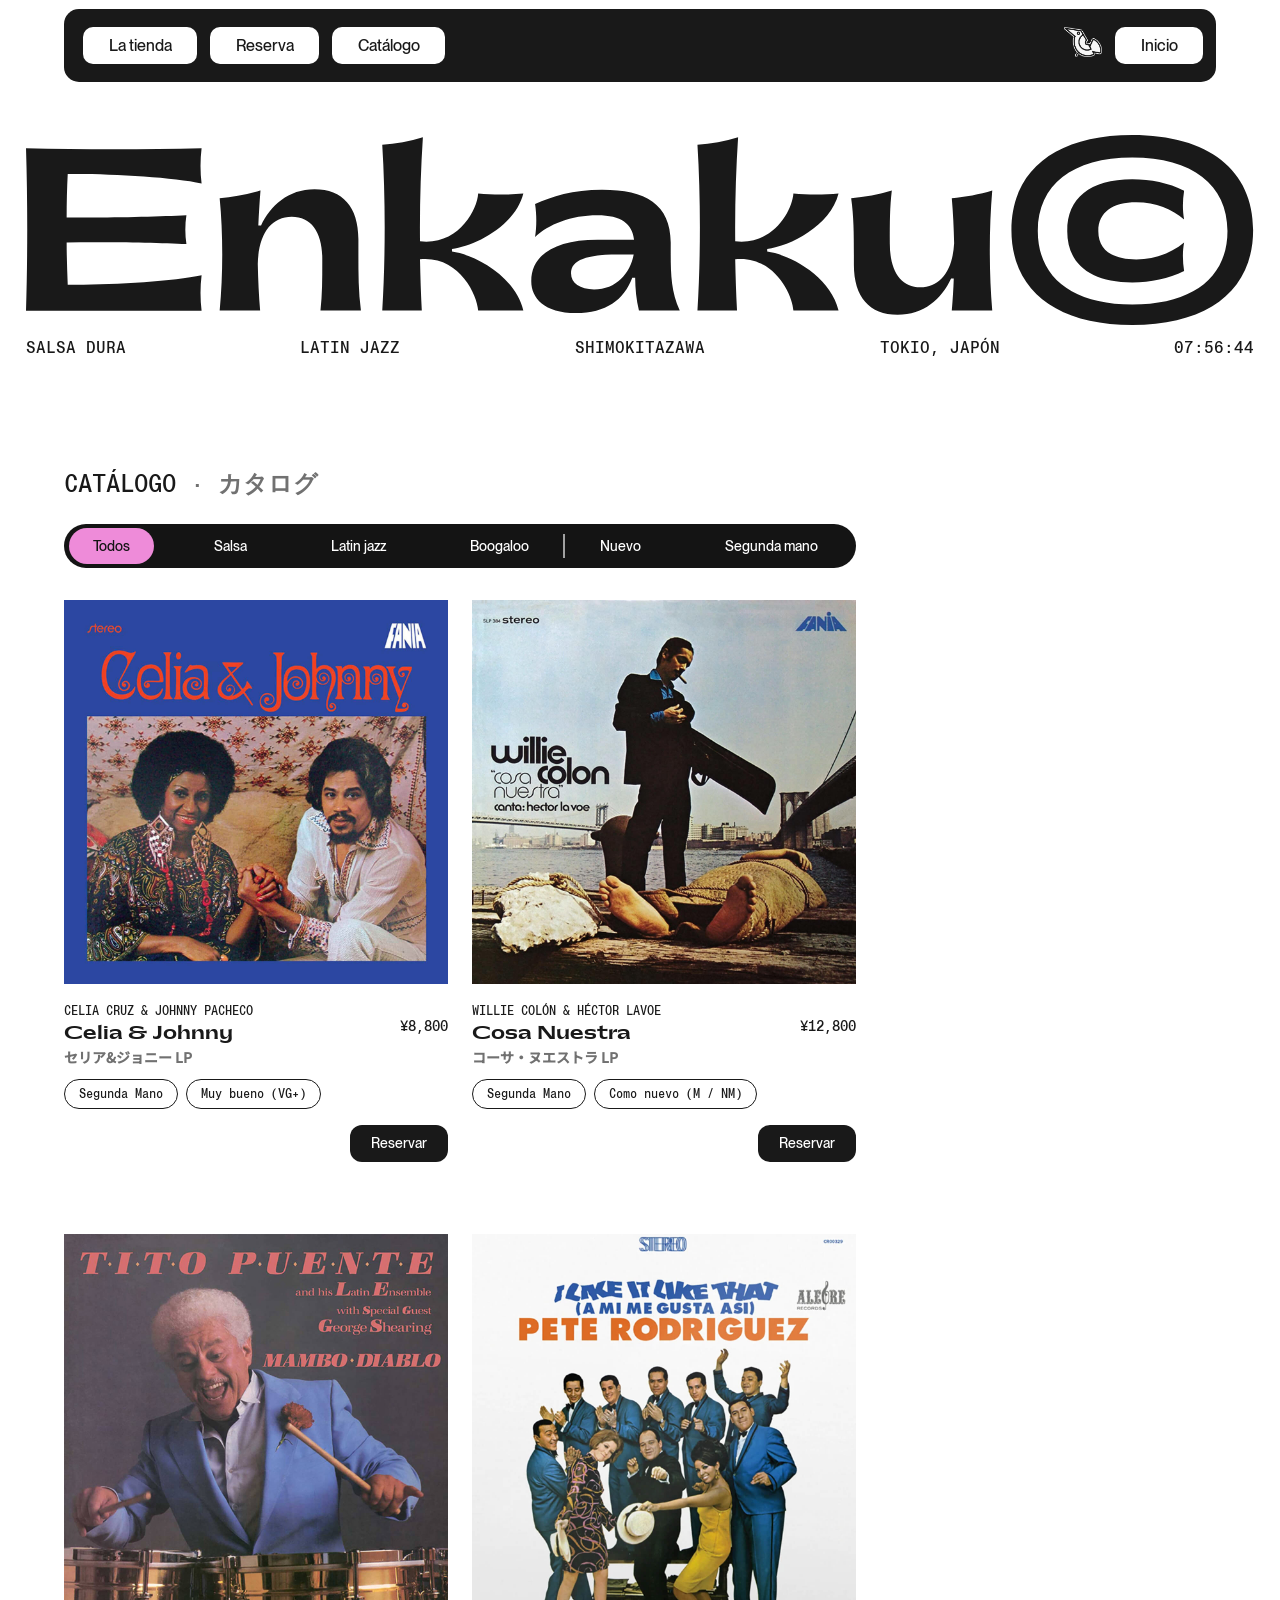
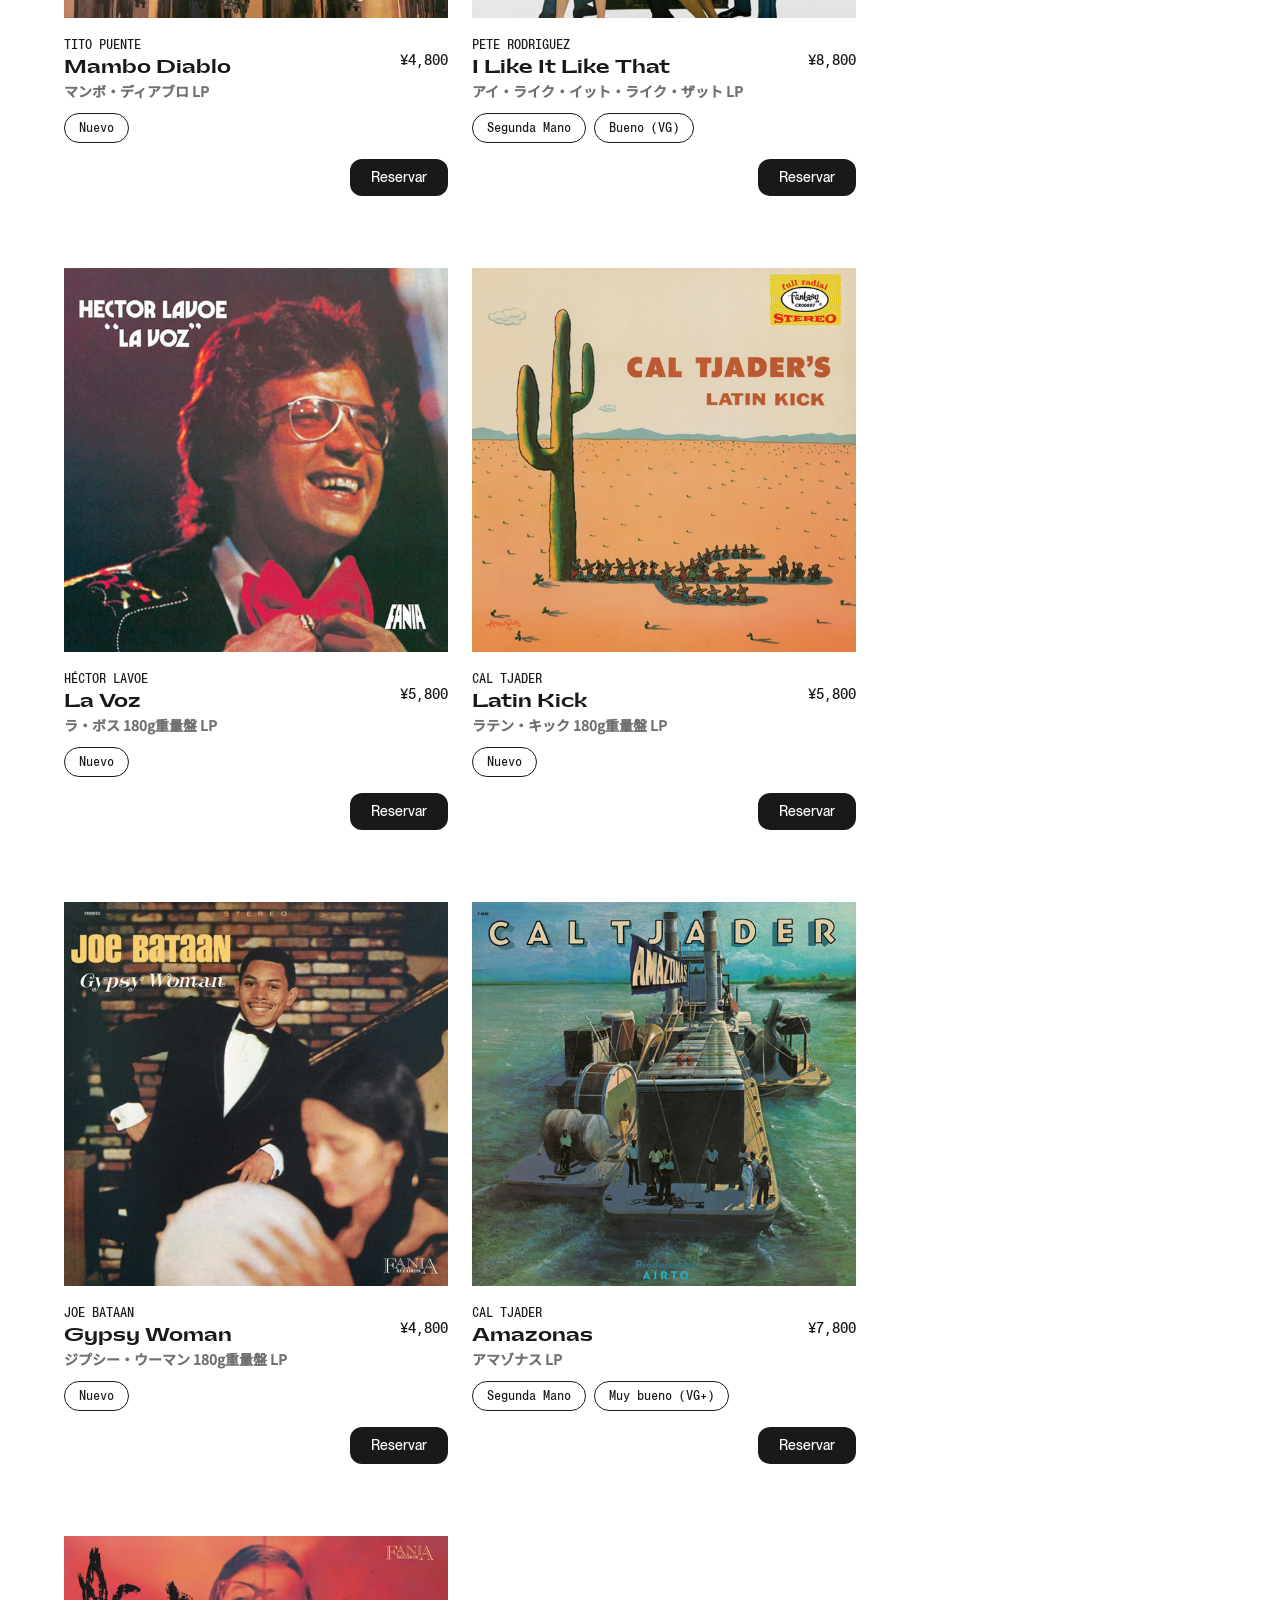
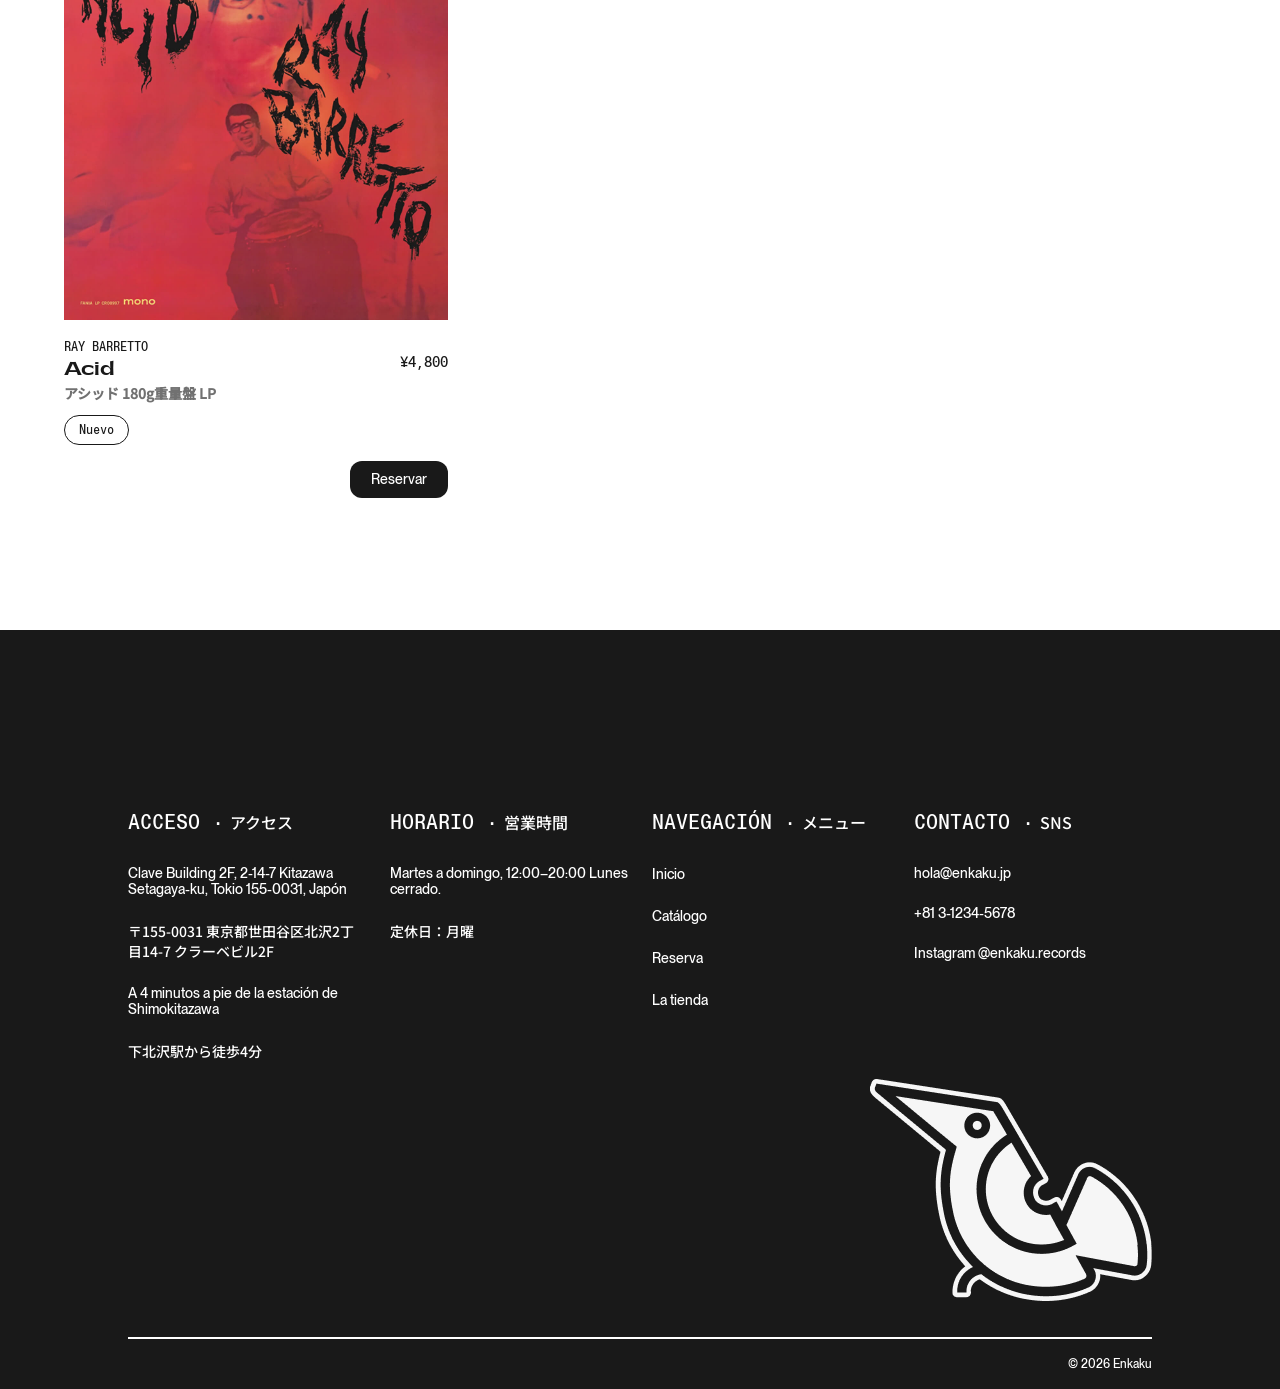
==== commit d95bec8d: "formulario_primera_parte" ====
--- a/catalogo/index.html
+++ b/catalogo/index.html
@@ -3,7 +3,7 @@
 <head>
     <meta charset="UTF-8">
     <meta name="viewport" content="width=device-width, initial-scale=1.0">
-    <title>Enkaku</title>
+    <title>| Enkaku &copy;</title>
     <link rel="icon" type="image/svg+xml" href="../assets/img/favicon.svg">
     <link rel="stylesheet" href="../assets/css/style.css">
     <link rel="stylesheet" href="../css/style.css">
--- a/assets/css/style.css
+++ b/assets/css/style.css
@@ -62,9 +62,9 @@
 a {
     text-decoration: none;
     color: var(--color-negro);
-    font-family: 'Franklin Gothic Medium', 'Arial Narrow', Arial, sans-serif;
-    font-weight: 400;
-}
+    font-family: "PP Neue Montreal Medium";
+}
+
 .txt-jp{
   color: #717171;
 }
--- a/css/style.css
+++ b/css/style.css
@@ -40,10 +40,6 @@
     --color-rosa: #F892C5;
     --color-amarillo: #FFC20E;
 
-    /* FUENTES
-    --fuente-principal: ;
-    --fuente-segundo: ;
-    --fuente-tercero: ; */
 
     /* TAMAÑO TEXTO */
     --tamaño-08px: 0.5rem;
@@ -72,6 +68,7 @@
     color: var(--color-negro);
     font-family: "PP Neue Montreal Medium";
 }
+
 .txt-jp{
   color: #717171;
 }
@@ -194,9 +191,6 @@
     font-size: var(--tamaño-14px);
     color: var(--color-blanco);
     font-family: "Noto Sans JP";
-}
-.footer_info.content {
-    padding: 0;
 }
 
 
@@ -473,4 +467,101 @@
     margin: 0;
     padding: 2vh 0vw 2vh 0vw;
     font-size: var(--tamaño-12px);
+}
+
+
+
+
+
+/* SECCION ENCUESTA */
+.encuesta {
+    box-sizing: border-box;
+    margin: 0;
+    padding: 10vh 5vw 5vh 5vw;
+    background-color: var(--color-blanco);
+}
+
+.formulario_secciones > :nth-child(2) >  :nth-child(2) {
+    padding: 0vh 0vw 6vh 0vw;
+    border-bottom: var(--color-negro) solid 1px;
+}
+
+.seccion {
+    box-sizing: border-box;
+    margin: 4vh 0vw 4vh 0vw;
+    padding: 3vh 2vw;
+    border: var(--color-negro) solid 1px;
+    border-radius: 15px;
+}
+
+.titulo_seccion {
+    margin: 0vh 0vw 5vh 0vw;
+    padding: 1vh 0vw 4vh 0vw;
+    display: flex;
+    justify-content: left;
+    align-items: center;
+    gap: 0.5vw;
+    border-bottom: var(--color-negro) solid 1px;
+}
+
+.info_seccion {
+    margin: 0vh 0vw 3vh 0vw;
+    padding: 0vh 0vw 0vh 0vw;
+    display: flex;
+    justify-content: left;
+    align-items: center;
+    gap: 0.5vw;
+}
+
+.bottom_seccion {
+    margin: 5vh 0vw 0vh 0vw;
+    padding: 0vh 0vw 0vh 0vw;
+    display: flex;
+    justify-content: left;
+    align-items: center;
+    gap: 2vw;
+}
+
+.bottom_seccion_medio {
+    margin: 5vh 0vw 0vh 0vw;
+    padding: 0vh 0vw 0vh 0vw;
+    display: flex;
+    justify-content: space-between;
+    align-items: center;
+    gap: 2vw;
+}
+
+.contenedores {
+    box-sizing: border-box;
+    margin: 5vh 0vw 5vh 0vw;
+    padding: 5vh 41vw 0vh 0vw;
+    border: var(--color-negro) solid 1px;
+    border-radius: 50px;
+}
+
+.etiqueta_seccion {
+    box-sizing: border-box;
+    margin: 0vh 0vw 0vh 0vw;
+    padding: 2vh 2vw;
+    border: var(--color-negro) solid 1px;
+    border-radius: 50px;
+}
+
+
+
+
+
+
+
+.modal__reserva_A {
+    box-sizing: border-box;
+    margin: 0vh 0vw 4vh 0vw;
+    padding: 4vh 0vw 4vh 0vw;
+    background-color: #FFC20E;
+    display: flex;
+    flex-direction: column;
+    justify-content: center;
+    align-items: center;
+    width: 50%;
+    height: 50%;
 }
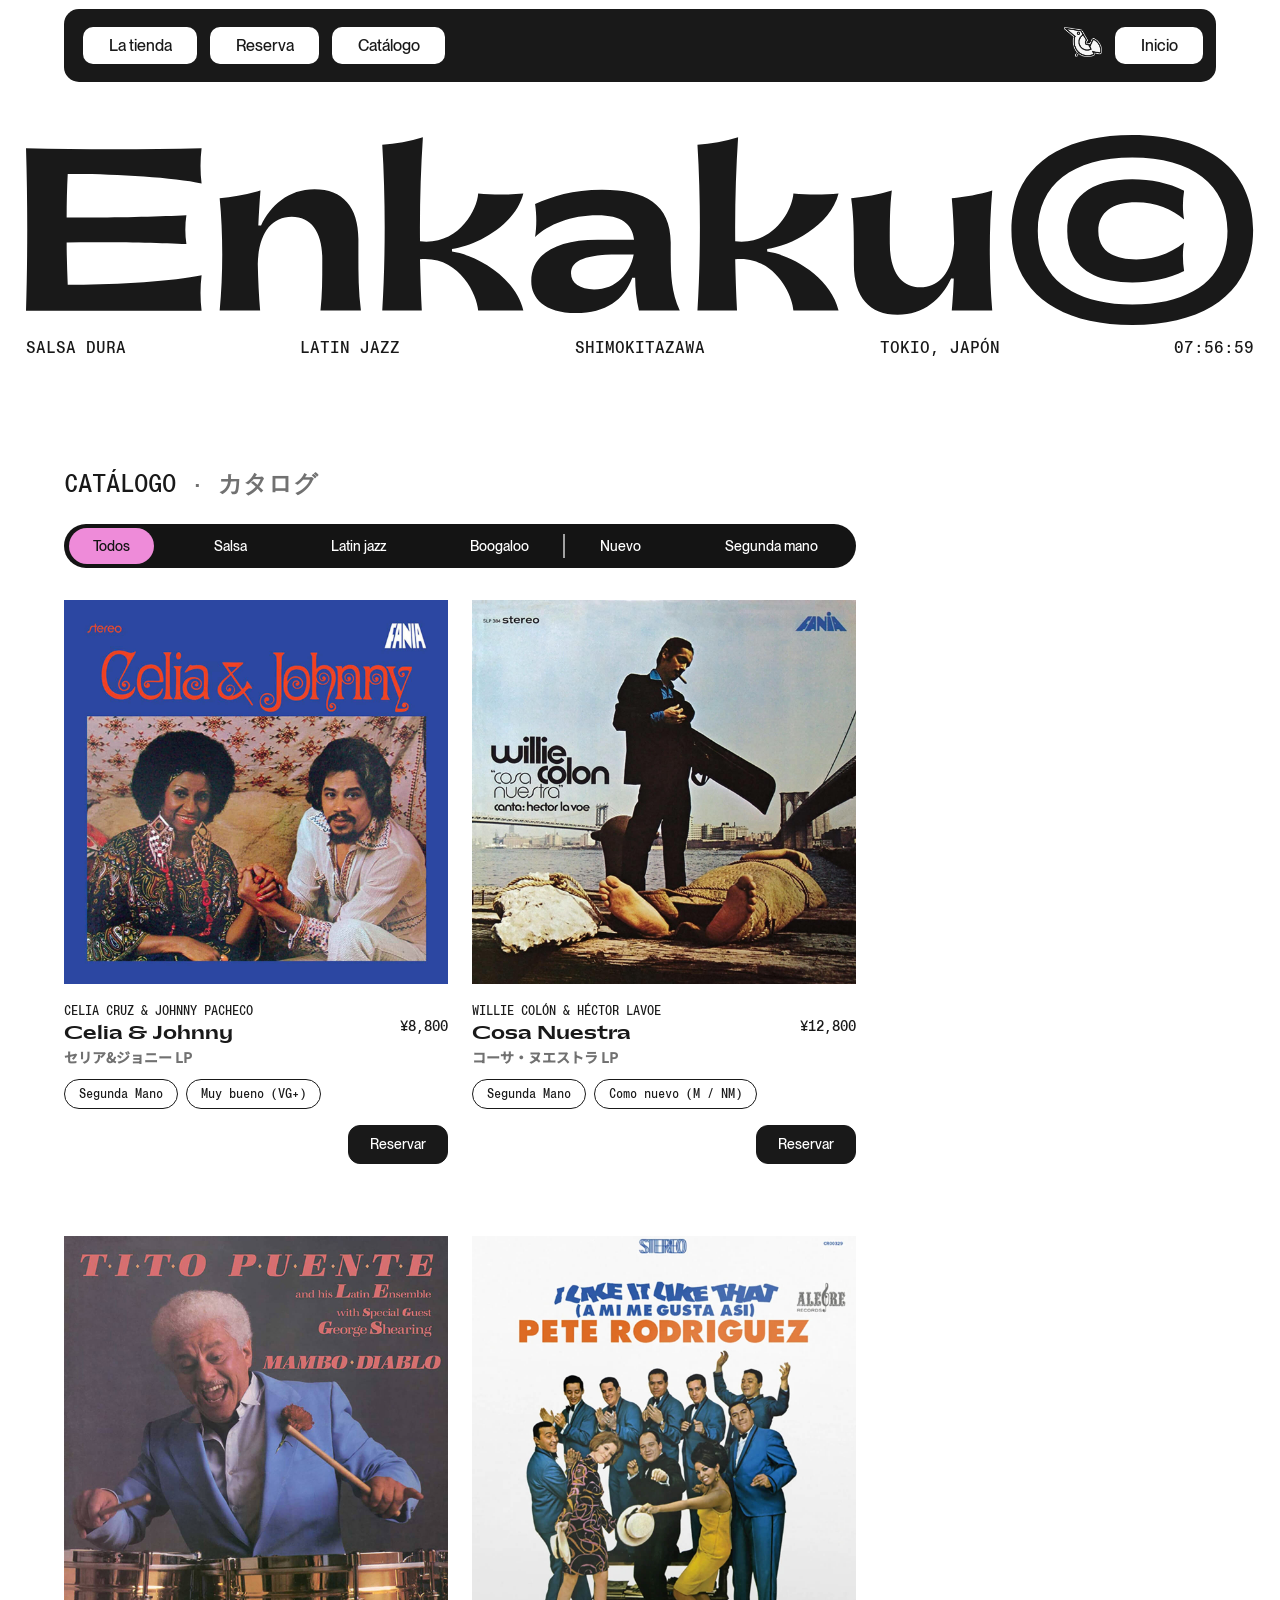
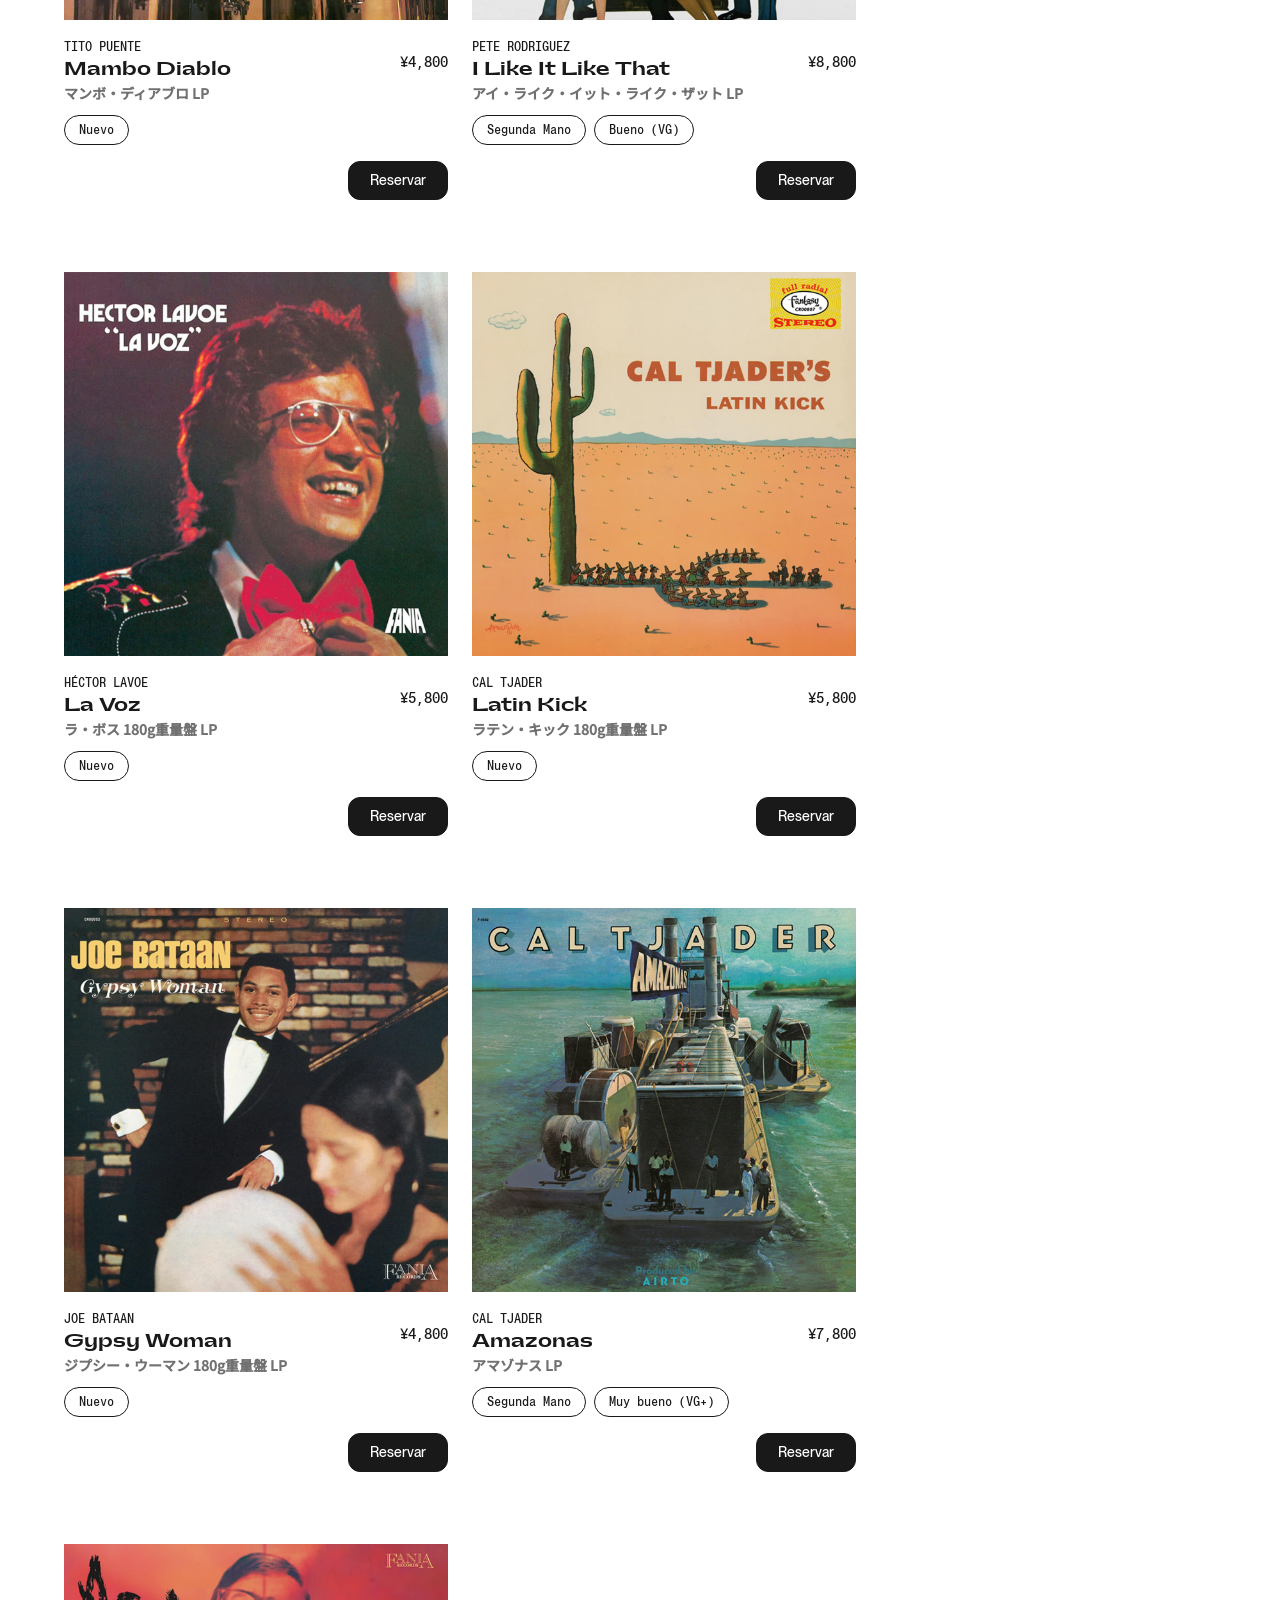
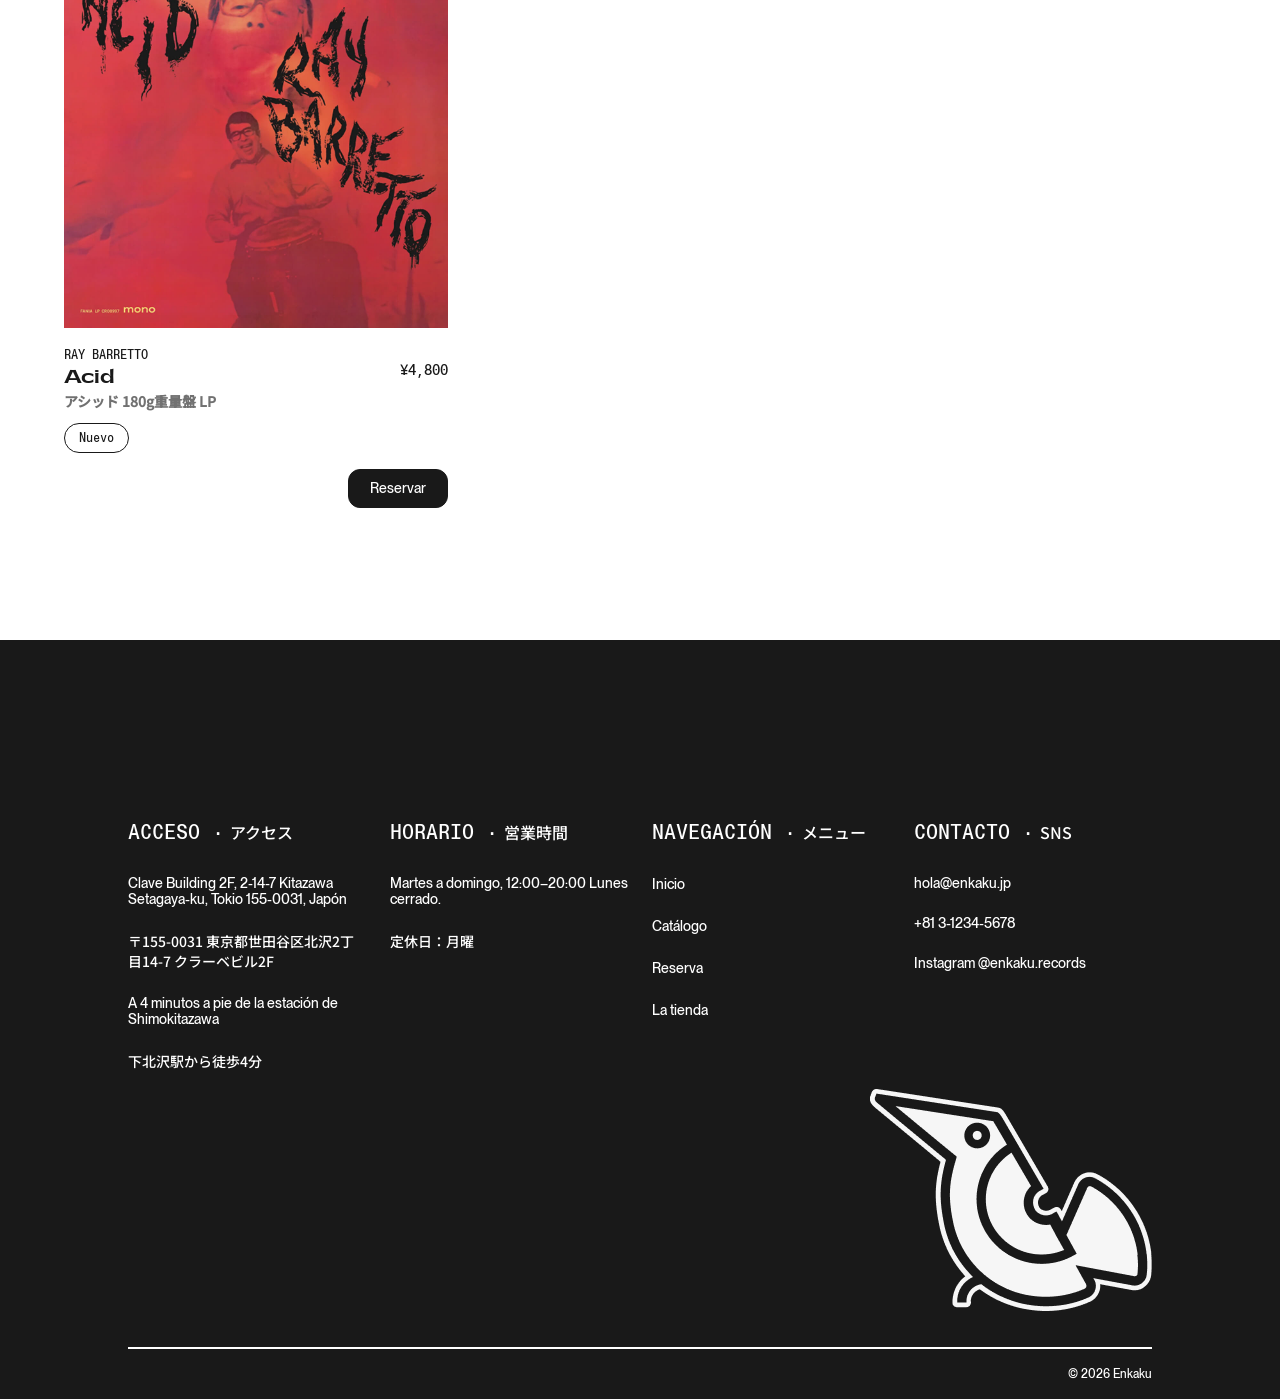
==== commit d743386b: "formulario!!!" ====
--- a/catalogo/index.html
+++ b/catalogo/index.html
@@ -50,6 +50,7 @@
             </div>
         </div>
     </section>
+    
     <section id="catalogo" class="productos section catalogo">
         <div class="content">
             <div class="productos_titulo">
--- a/assets/css/style.css
+++ b/assets/css/style.css
@@ -48,6 +48,8 @@
     --tamaño-20px: 1.25rem;
     --tamaño-24px: 1.5rem;
     --tamaño-32px: 2rem;
+    --tamaño-36px: 2.25rem;
+    --tamaño-50px: 3.125rem;
 }
 
 *,
@@ -82,6 +84,227 @@
   padding: 48px 0;
 }
 
+/* HEADER */
+.header > nav {
+    box-sizing: border-box;
+    margin: 0;
+    padding: 1vh 1vw;
+    display: flex;
+    justify-content: space-between;
+    align-items: center;
+    background-color: var(--color-negro);
+    border-radius: 15px;
+    position: fixed;
+    top: 1vh;
+    left: 50%;
+    transform: translateX(-50%);
+    width: 90%;
+    max-width: 90%;
+    z-index: 1000;
+}
+
+.header > nav > div > img {
+    height: 30px;
+    width: auto;
+}
+
+.header > nav > div {
+    border-radius: 10px;
+    display: flex;
+    justify-content: left;
+}
+
+.header > nav > :first-child > div {
+    box-sizing: border-box;
+    margin: 0vh 0vw;
+    padding: 1vh 0.5vw;
+    border-radius: 10px;
+    display: flex;
+    justify-content: left;
+    align-items: center;
+}
+
+.header > nav > :last-child > img {
+    box-sizing: border-box;
+    margin: 0vh 0vw;
+    padding: 0vh 1vw;
+    display: flex;
+    justify-content: left;
+    align-items: center;
+}
+
+.header > nav > div > div > a {
+    box-sizing: border-box;
+    margin: 0vh 0vw;
+    padding: 1vh 2vw;
+    border-radius: 10px;
+    display: flex;
+    justify-content: right;
+    background-color: var(--color-blanco);
+    transition: all .3s ease-in-out;
+
+}
+
+.bottom_tienda:hover {
+    background-color: var(--color-azul);
+    color: var(--color-blanco);
+}
+
+.bottom_reserva:hover {
+    background-color: var(--color-rosa);
+    color: var(--color-negro);
+}
+
+.bottom_catalogo:hover {
+    background-color: var(--color-amarillo);
+    color: var(--color-negro);
+}
+
+.bottom_inicio:hover {
+    background-color: var(--color-rosa);
+    color: var(--color-negro);
+}
+
+
+/* TEXTO */
+.enunciado_español {
+    font-size: var(--tamaño-24px);
+    font-family: "PP Neue Montreal Mono Medium";
+}
+
+.enunciado_japones {
+    font-size: var(--tamaño-20px);
+    font-family: "Noto Sans JP";
+}
+
+
+
+.parrafo {
+    font-size: var(--tamaño-36px);
+    font-family: "PP Neue Montreal Medium";
+}
+
+
+.parrafo {
+    font-size: var(--tamaño-36px);
+}
+
+
+.footer_titulo_español {
+    font-size: var(--tamaño-20px);
+    color: var(--color-blanco);
+    font-family: "PP Neue Montreal Mono Medium";
+}
+
+.footer_titulo_japones {
+    font-size: var(--tamaño-16px);
+    color: var(--color-blanco);
+    font-family: "Noto Sans JP";
+
+}
+
+.footer_texto_espanol {
+    font-family: "PP Neue Montreal Medium";
+    font-size: var(--tamaño-14px);
+    color: var(--color-blanco);
+    font-family: "PP Neue Montreal Medium";
+}
+
+.footer_texto_japones {
+    font-family: "Noto Sans JP";
+    font-size: var(--tamaño-14px);
+    color: var(--color-blanco);
+    font-family: "Noto Sans JP";
+}
+
+
+
+
+
+
+
+
+
+.enunciado_español {
+    font-size: var(--tamaño-24px);
+    font-family: "PP Neue Montreal Mono Medium";
+}
+
+.enunciado_japones {
+    font-size: var(--tamaño-20px);
+    font-family: "Noto Sans JP";
+}
+
+
+
+.disco_nombre {
+    font-size: var(--tamaño-12px);
+    font-family: "PP Neue Montreal Mono Medium";
+}
+
+.disco_autor {
+    font-size: var(--tamaño-18px);
+    font-family: "PP Gatwick Jumbo Semibold";
+}
+
+
+
+.disco_nombre_genero {
+    font-size: var(--tamaño-14px);
+    font-family: "PP Neue Montreal Mono Medium";
+    padding: 0vh 0vw 1.5vh 0vw;
+}
+
+.disco_autor_titulo {
+    font-size: var(--tamaño-32px);
+    font-family: "PP Gatwick Jumbo Semibold";
+    color: var(--color-blanco);
+}
+
+.disco_japones_genero {
+    font-size: var(--tamaño-36px);
+    font-family: "Noto Sans JP";
+    color: var(--color-blanco);
+}
+
+.disco_nombre_titulo {
+    font-size: var(--tamaño-18px);
+    font-family: "PP Neue Montreal Mono Medium";
+    padding: 0vh 0vw 1.5vh 0vw;
+    color: var(--color-blanco);
+}
+
+.disco-descipcion {
+    color: #FFF;
+    font-family: 'PP Neue Montreal Medium';
+}
+
+
+.disco_precio {
+    font-size: var(--tamaño-14px);
+    font-family: "PP Neue Montreal Mono Medium";
+}
+
+.disco_japones {
+    font-size: var(--tamaño-14px);
+    font-family: "Noto Sans JP";
+}
+
+.disco_etiquetas {
+    font-size: var(--tamaño-12px);
+    font-family: "PP Neue Montreal Medium";
+}
+
+
+.parrafo {
+    font-size: var(--tamaño-36px);
+    font-family: "PP Neue Montreal Medium";
+}
+
+
+.parrafo {
+    font-size: var(--tamaño-36px);
+}
 
 /* INDEX HTML */
 /* SECTION HIRO */
@@ -115,12 +338,161 @@
     margin-top: 1vh;
 }
 
+#inicio .title-hero {
+    display: flex;
+    padding: 10vh 0;
+    justify-content: space-between;
+    align-items: center;
+    width: 90%;
+    margin: 0 auto;
+}
+
+#inicio .title-hero .title-ppal,
+#inicio .title-hero .icon-hero {
+    width: 45%;
+}
+
+#inicio .title-hero .icon-hero {
+    text-align: center;
+}
+
+#inicio .title-hero .icon-hero img {
+    width: 40%;
+    -webkit-animation: shake-bottom 1.3s cubic-bezier(0.455, 0.030, 0.515, 0.955) both;
+	        animation: shake-bottom 1.3s cubic-bezier(0.455, 0.030, 0.515, 0.955) both;
+}
+
+/* ----------------------------------------------
+ * Generated by Animista on 2026-11-17 0:26:47
+ * Licensed under FreeBSD License.
+ * See http://animista.net/license for more info. 
+ * w: http://animista.net, t: @cssanimista
+ * ---------------------------------------------- */
+
+/**
+ * ----------------------------------------
+ * animation shake-bottom
+ * ----------------------------------------
+ */
+@-webkit-keyframes shake-bottom {
+  0%,
+  100% {
+    -webkit-transform: rotate(0deg);
+            transform: rotate(0deg);
+    -webkit-transform-origin: 50% 100%;
+            transform-origin: 50% 100%;
+  }
+  10% {
+    -webkit-transform: rotate(2deg);
+            transform: rotate(2deg);
+  }
+  20%,
+  40%,
+  60% {
+    -webkit-transform: rotate(-4deg);
+            transform: rotate(-4deg);
+  }
+  30%,
+  50%,
+  70% {
+    -webkit-transform: rotate(4deg);
+            transform: rotate(4deg);
+  }
+  80% {
+    -webkit-transform: rotate(-2deg);
+            transform: rotate(-2deg);
+  }
+  90% {
+    -webkit-transform: rotate(2deg);
+            transform: rotate(2deg);
+  }
+}
+@keyframes shake-bottom {
+  0%,
+  100% {
+    -webkit-transform: rotate(0deg);
+            transform: rotate(0deg);
+    -webkit-transform-origin: 50% 100%;
+            transform-origin: 50% 100%;
+  }
+  10% {
+    -webkit-transform: rotate(2deg);
+            transform: rotate(2deg);
+  }
+  20%,
+  40%,
+  60% {
+    -webkit-transform: rotate(-4deg);
+            transform: rotate(-4deg);
+  }
+  30%,
+  50%,
+  70% {
+    -webkit-transform: rotate(4deg);
+            transform: rotate(4deg);
+  }
+  80% {
+    -webkit-transform: rotate(-2deg);
+            transform: rotate(-2deg);
+  }
+  90% {
+    -webkit-transform: rotate(2deg);
+            transform: rotate(2deg);
+  }
+}
+
+
+#inicio .title-hero .title-ppal h1 {
+    font-size: 50px;
+    min-height: 2.4em; 
+}
+
+#inicio .title-hero .title-ppal p {
+    font-size: 50px;
+    margin-top: 24px;
+}
+
+
 /* SECTION PRODUCTOS */
 .productos {
     box-sizing: border-box;
     margin: 0;
     padding: 5vh 5vw 4vh 5vw;
     background-color: var(--color-blanco);
+}
+
+.productos_opciones_texto_etiquetas {
+  margin-top: 12px;
+  display: flex;
+  gap: 8px;
+}
+
+.productos_opciones_texto_etiquetas > p {
+    box-sizing: border-box;
+    margin: 0;
+    padding: 1vh 1vw 1vh 1vw;
+    border: var(--color-negro) solid 1.5px;
+    border-radius: 20px;
+}
+
+.productos_opciones_texto_bottom {
+    display: flex;
+    justify-content: right;
+}
+
+.genero_disco .productos_opciones_texto_bottom {
+    margin-top: 115px;
+}
+
+.productos_opciones_texto_bottom > a {
+    box-sizing: border-box;
+    margin: 0;
+    padding: 1vh 1vw 1vh 1vw;
+    border: var(--color-negro) solid 1.5px;
+    border-radius: 10px;
+    background-color: var(--color-negro);
+    font-size: var(--tamaño-12px);
+    color: var(--color-blanco);
 }
 
 .productos_nuevos {
@@ -499,6 +871,7 @@
     font-size: 14px;
     line-height: 100%;
     letter-spacing: 2%;
+    font-family: 'Noto Sans JP';
 }
 .modal__texto .txt-jp {
   display: block;
@@ -617,6 +990,351 @@
   }
 }
 
+/* ---------- Slideshow ---------- */
+.slideshow__pantalla {
+    --visibles: 1.5;
+    position: relative;
+    display: flex;
+    /* aspect-ratio: 16 / 9; */
+    overflow: hidden;
+    /* border-radius: var(--radio); */
+    background-color: #FFF;
+    width: 785px;
+}
+
+.slide {
+    flex: 0 0 calc(100% / var(--visibles));   /* cada slide mide 1/1,5 = 66,67 % */
+    height: 384px;
+    object-fit: cover;
+    transition: transform .6s ease;           /* animación del desplazamiento */
+    margin-right: 24px;
+    min-width: 384px;
+}
+
+
+/* SECTION EXPLICACION */
+.explicacion {
+    box-sizing: border-box;
+    margin: 0;
+    padding: 0vh 5vw 0vh 5vw;
+    background-color: var(--color-blanco);
+}
+
+.explicacion > div {
+    border-bottom: var(--color-negro) solid 2px;
+    padding: 0vh 0vw 3vh 0vw;
+}
+
+.explicacion > div > :first-child {
+    padding: 0vh 0vw 3vh 0vw;
+    display: flex;
+    justify-content: left;
+    align-items: center;
+    gap: 0.5vw;
+    border-bottom: var(--color-negro solid) 2px;
+}
+
+
+
+/* SECTION GENERO DEL MES */
+.genero_del_mes {
+    box-sizing: border-box;
+    margin: 0;
+    padding: 15vh 10vw 6vh 10vw;
+    background-color: var(--color-blanco);
+}
+
+.genero_titulo {
+    box-sizing: border-box;
+    margin: 0;
+    padding: 3vh 0vw 2vh 0vw;
+    display: flex;
+    justify-content: space-between;
+    align-items: baseline;
+}
+
+.genero_titulo > div {
+    padding: 0vh 0vw 2vh 0vw;
+    display: flex;
+    justify-content: left;
+    align-items: center;
+    gap: 0.5vw;
+}
+
+.genero_fila {
+    display: grid;
+    grid-template-columns: repeat(6,1fr);
+    gap: 24px;
+}
+.genero_disco_portada {
+    padding: 24px;
+}
+
+.genero_disco {
+    aspect-ratio: 1 / 1;
+    width: 384px;
+    height: 384px;
+    background-color: var(--color-rosa);
+    display: grid;
+}
+
+.genero_disco_img {
+    margin: 0vh 0vw 0vh 0vw; 
+    padding: 0vh 0vw;
+    box-sizing: border-box;
+    z-index: 10;
+    width: 100%;
+    height: 100%;
+}
+
+.genero_disco > .genero_disco_img > img {
+    width: 100%;
+    height: 100%;
+    opacity: 1;
+    object-fit: cover;
+    object-position: top;
+}
+
+/* .genero_disco:hover > .genero_disco_img > img {
+    transition: 0.6s;
+    opacity: 100%;
+    grid-area: 1 / 1;
+} */
+
+.genero_disco.slide.circulo {
+  /* background-color: #003C38; */
+  border-radius: 100%;
+}
+
+/* ---------- Slide "Sigue buscando": vinilo girando de fondo ---------- */
+.genero_disco.circulo {
+    --vinilo-color: #000;            /* cuerpo del disco */
+    --vinilo-etiqueta: #003C38;      /* círculo central */
+    --vinilo-tam: 100%;              /* diámetro = alto del slide (sube a 120 % para que asome más) */
+    --vinilo-vel: 9s;                /* una vuelta completa */
+
+    position: relative;
+    overflow: hidden;                /* recorta el disco por los lados */
+    isolation: isolate;              /* mantiene el vinilo detrás del contenido */
+}
+
+.genero_disco.circulo::before {
+    content: "";
+    position: absolute;
+    top: 50%;
+    left: 50%;
+    height: var(--vinilo-tam);
+    aspect-ratio: 1;
+    translate: -50% -50%;            /* centra sin interferir con la rotación */
+    border-radius: 50%;
+    z-index: -1;
+    background:
+        conic-gradient(from 0deg,                                  /* brillo: hace visible el giro */
+            transparent 0 20%, rgba(255, 255, 255, .13) 25%, transparent 30% 70%,
+            rgba(255, 255, 255, .13) 75%, transparent 80%),
+        radial-gradient(circle closest-side, #003C38 0 4%, transparent 4.5%),                               /* agujero */
+        radial-gradient(circle closest-side, var(--vinilo-etiqueta) 0 32%, transparent 32.5%),           /* etiqueta */
+        repeating-radial-gradient(circle closest-side,                                                   /* surcos */
+            var(--vinilo-color) 0 2px,
+            color-mix(in srgb, var(--vinilo-color), #fff 14%) 2px 4px);
+    animation: circulo-girar var(--vinilo-vel) linear infinite;
+}
+
+@keyframes circulo-girar { to { rotate: 360deg; } }
+
+/* El texto va por encima del disco; el fondo es oscuro, así que se pone en claro */
+.genero_disco.circulo > a { position: relative; color: #fff; }
+
+@media (prefers-reduced-motion: reduce) {
+    .genero_disco.circulo::before { animation: none; }
+}
+
+.genero_disco.slide.circulo .genero_disco_portada {
+  display: flex;
+  align-items: center;
+  align-content: center;
+  justify-content: center;
+  flex-direction: column;
+  text-align: center;
+  width: 100%;
+  height: 100%;
+  margin: 0 auto;
+}
+
+.genero_disco.slide.circulo .genero_disco_portada .disco_autor_titulo {
+  font-size: var(--tamaño-20px);
+}
+
+.genero_disco.slide.circulo .genero_disco_portada .disco_japones_genero {
+  color: #A6A6A6;
+  font-size: 24px;
+}
+
+.genero_disco.slide.circulo .genero_disco_portada .disco_nombre_titulo {
+  display: flex;
+  align-items: center;
+  gap: 6px;
+  font-size: 14px;
+  border-top: 1px solid #A6A6A6;
+  margin-top: 14px;
+  padding-top: 14px;
+}
+
+.genero_disco.slide:hover .genero_disco_texto {
+    opacity: 1;
+}
+
+.genero_disco .genero_disco_texto {
+    box-sizing: border-box;
+    margin: 0vh 0vw 0vh 0vw;
+    padding: 3vh 1.5vw;
+    height: 100%;
+    width: 100%;
+    display: flex;
+    flex-direction: column;
+    align-items: left;
+    grid-area: 1 / 1;
+    opacity: 0;
+    position: absolute;
+    z-index: 10;
+    top: 0;
+    left: 0;
+    width: 100%;
+    height: 100%;
+}
+
+.genero_disco.slide.slide-1 .genero_disco_texto {
+  background-color: #F892C5;
+}
+.genero_disco.slide.slide-2 .genero_disco_texto{
+  background-color: #FFC20E;
+}
+.genero_disco.slide.slide-3 .genero_disco_portada {
+  background-color: #FFC20E;
+  height: 100%;
+}
+.genero_disco.slide.slide-3 .genero_disco_portada p,
+.genero_disco.slide.slide-3 .genero_disco_portada div {
+  color: #000;
+}
+
+.genero_disco.slide.slide-4 .genero_disco_texto,
+.genero_disco.slide.slide-4 .genero_disco_texto p,
+.genero_disco.slide.slide-4 .genero_disco_texto div {
+  background-color: #191919;
+  color: #fff;
+  border-color: #fff;
+}
+
+.genero_disco.slide.slide-4 .genero_disco_texto .productos_opciones_texto_bottom > a {
+    background-color: #fff;
+    color: #000;
+}
+
+.genero_fila > .genero_disco {
+  background-color: #003C38;
+}
+/* .genero_disco > :last-child {
+    box-sizing: border-box;
+    margin: 0vh 0vw 0vh 0vw;
+    padding: 3vh 1.5vw;
+    height: 100%;
+    width: 100%;
+    display: flex;
+    flex-direction: column;
+    align-items: left;
+    grid-area: 1 / 1;
+    position: relative;  
+    z-index: 10;
+} */
+
+
+
+
+
+
+/* FOOTER */
+.footer {
+    box-sizing: border-box;
+    margin: 0;
+    padding: 20vh 10vw 0vh 10vw;
+    background-color: var(--color-negro);
+}
+
+.footer_texto {
+    display: flex;
+    justify-content: space-around;
+    gap: 24px;
+}
+
+.footer_texto > div {
+    display: flex;
+    justify-content: baseline;
+    flex-direction: column;
+    align-items: baseline;
+    flex: 1;
+    min-width: 0;
+    
+}
+.footer_texto_texto {
+    display: flex;
+    gap: 6px;
+    flex-direction: column;
+}
+.footer_texto_titulo {
+    font-family: "PP Neue Montreal Mono Medium";
+    box-sizing: border-box;
+    margin: 0;
+    margin-bottom: 4px;
+    padding: 0vh 0vw 3vh 0vw;
+    display: flex;
+    justify-content: left;
+    align-items: center;
+    gap: 0.5vw;
+}
+
+.footer_texto_texto > div {
+    padding: 0vh 0vw 2vh 0vw;
+}
+
+.bottom_azul:hover {
+    color: var(--color-azul);
+}
+
+.bottom_rosa:hover {
+    color: var(--color-rosa);
+}
+
+.bottom_amarillo:hover {
+    color: var(--color-amarillo);
+}
+
+.footer_img {
+    box-sizing: border-box;
+    margin: 0vh 0vw 4vh 0vw;
+    padding: 0;
+    display: flex;
+    justify-content: right;
+}
+
+.footer_info {
+    display: flex;
+    justify-content: right;
+    border-top: var(--color-blanco) solid 2px;
+}
+
+.footer_info > p {
+    font-family: "PP Neue Montreal Medium";
+    color: var(--color-blanco);
+    box-sizing: border-box;
+    margin: 0;
+    padding: 2vh 0vw 2vh 0vw;
+    font-size: var(--tamaño-12px);
+}
+
+@media (max-width: 600px) {
+    .slideshow__pantalla { --visibles: 1.2; }
+}
 /* ---------- Móvil ---------- */
 @media (max-width: 760px) {
     .section .content {
@@ -656,4 +1374,378 @@
     .footer_img.content img {
         width: 35%;
     }
-}+    #inicio .title-hero {
+        padding: 48px 0;
+        flex-direction: column;
+    }
+
+    #inicio .title-hero .title-ppal, 
+    #inicio .title-hero .icon-hero {
+        width: 95%;
+        margin: 0 auto;
+    }
+
+    #inicio .title-hero .icon-hero {
+        text-align: right;
+        margin-top: 18px;
+    }
+
+    #inicio .title-hero .title-ppal h1 {
+        font-size: 36px;
+        min-height: 4em;
+    }
+    .productos_titulo {
+        display: flex;
+        justify-content: space-between;
+        align-items: flex-start;
+        flex-direction: column;
+        align-content: flex-start;
+        gap: 24px;
+    }
+    .genero_fila {
+      display: flex;
+      flex-direction: column;
+      gap: 24px;
+    }
+    .genero_del_mes {
+      padding: 96px 0;
+    }
+
+    .genero_del_mes .content {
+      margin: 0 auto;
+    }
+
+    .genero_disco {
+      width: 100%;
+      background: #000;
+    }
+
+    .slideshow__pantalla {
+      width: 100%;
+      height: 384px;
+    }
+
+    .slide {
+      margin-right: 0px;
+    }
+    .genero_disco .genero_disco_texto {
+      padding: 24px;
+  }
+}
+
+
+
+
+
+
+
+
+
+/* SECCION ENCUESTA */
+.encuesta {
+    box-sizing: border-box;
+    margin: 0;
+    padding: 10vh 10vw 5vh 10vw;
+    background-color: var(--color-blanco);
+}
+
+.formulario {
+    display: flex;
+    justify-content: space-between;
+    gap: 8vw;
+}
+
+.formulario_secciones > :nth-child(2) >  :nth-child(2) {
+    padding: 0vh 0vw 6vh 0vw;
+    border-bottom: var(--color-negro) solid 1px;
+}
+
+.seccion {
+    box-sizing: border-box;
+    margin: 4vh 0vw 4vh 0vw;
+    padding: 3vh 2vw;
+    border: var(--color-negro) solid 1px;
+    border-radius: 15px;
+}
+
+.seccion > :first-child {
+    margin: 0vh 0vw 5vh 0vw;
+    padding: 1vh 0vw 4vh 0vw;
+    gap: 0.5vw;
+    border-bottom: var(--color-negro) solid 1px;
+}
+
+.titulo_seccion {
+    margin: 0vh 0vw 2vh 0vw;
+    padding: 1vh 0vw 0vh 0vw;
+    display: flex;
+    justify-content: left;
+    align-items: center;
+    gap: 0.5vw;
+    font-family: "PP Neue Montreal Mono Medium";
+}
+
+.info_seccion {
+    margin: 0vh 0vw 3vh 0vw;
+    padding: 0vh 0vw 0vh 0vw;
+    display: flex;
+    justify-content: left;
+    align-items: baseline;
+    gap: 0.5vw;
+}
+
+.bottom_seccion {
+    margin: 5vh 0vw 0vh 0vw;
+    padding: 0vh 0vw 0vh 0vw;
+    display: flex;
+    justify-content: left;
+    align-items: baseline;
+    gap: 2vw;
+}
+
+.bottom_seccion_medio {
+    margin: 5vh 0vw 3vh 0vw;
+    padding: 0vh 0vw 0vh 0vw;
+    display: flex;
+    justify-content: space-between;
+    align-items: baseline;
+    gap: 2vw;
+}
+
+.contenedores {
+    box-sizing: border-box;
+    margin: 3vh 0vw 3vh 0vw;
+    padding: 5vh 0vw 0vh 0vw;
+    border: var(--color-negro) solid 1px;
+    border-radius: 50px;
+}
+
+.etiqueta_seccion {
+    box-sizing: border-box;
+    margin: 0vh 0vw 0vh 0vw;
+    padding: 1vh 2vw;
+    border: var(--color-negro) solid 1px;
+    border-radius: 50px;
+}
+
+.formulario_resumen {
+    box-sizing: border-box;
+    margin: 4vh 0vw 4vh 0vw;
+    padding: 3vh 2vw;
+    border: var(--color-negro) solid 1px;
+    border-radius: 15px;
+    position: sticky;
+    top: 15vh;
+    z-index: 100;
+    align-self: flex-start;
+    background-color: var(--color-negro);
+}
+
+.formulario_resumen p {
+    color: var(--color-blanco);
+}
+
+.calculos > div {
+    display: flex;
+    justify-content: space-between;
+    padding: 3vh 0vw 0vh 0vw;
+    font-family: "PP Neue Montreal Mono Medium";
+    font-size: var(--tamaño-16px);
+}
+
+.calculos > :nth-child(2) {
+    padding: 1vh 0vw 2vh 0vw;
+    border-bottom: var(--color-blanco) solid 1px;
+}
+
+.calculos > :last-child {
+    padding: 3vh 0vw 2vh 0vw;
+    font-family: "PP Neue Montreal Mono Medium";
+    font-size: var(--tamaño-24px);
+}
+
+.negro {
+    border: var(--color-blanco) solid 1px;
+}
+
+.blanco {
+    padding: 0vh 0vw 3vh 0vw;
+    border-bottom: var(--color-blanco) solid 1px;
+}
+
+
+
+
+
+
+
+
+
+.factura_disco {
+    padding: 3vh 0vw 2vh 0vw;
+    display: flex;
+    justify-content: left;
+    align-items: center;
+    gap: 0.5vw;
+}
+
+.factura_disco > img {
+    width: 8vw;
+    height: auto;
+}
+
+.factura_info > :first-child {
+    font-family: "PP Neue Montreal Mono Medium";
+    font-size: var(--tamaño-12px);
+}
+
+.factura_info > :nth-child(2) {
+    font-family: "PP Gatwick Jumbo Semibold";
+    font-size: var(--tamaño-18px);
+}
+
+.factura_info > :nth-child(3) {
+    font-family: "Noto Sans JP";
+    font-size: var(--tamaño-14px);
+}
+
+.factura_info > :last-child {
+    display: flex;
+    justify-content: left;
+    align-items: baseline;
+    gap: 0.5vw;
+}
+
+.factura_info > :last-child > div {
+    margin: 1vh 0vw;
+    padding: 1vh 0.5vw;
+    font-family: "PP Neue Montreal Medium";
+    font-size: var(--tamaño-08px);
+    border: var(--color-blanco) solid 1px;
+    border-radius: 15px;
+}
+
+
+
+
+
+
+
+.modal__reserva_A {
+    box-sizing: border-box;
+    margin: 0vh 31vw 10vh 31vw;
+    padding: 15vh 0vw 5vh 0vw;
+    background-color: #FFC20E;
+    display: flex;
+    flex-direction: column;
+    justify-content: center;
+    align-items: center;
+    border: var(--color-amarillo) solid 1px;
+    border-radius: 15px;
+}
+
+.modal__reserva_A > div {
+    background-color: #FFC20E;
+    display: flex;
+    flex-direction: column;
+    justify-content: center;
+    align-items: center;
+}
+
+.reserva_img {
+    width: 9vw;
+    height: auto;
+    margin: 2.5vh 0vw;
+    padding: 0vh 0vw 2vh 0vw;
+}
+
+.reserva_texto {
+    padding: 3vh 0vw;
+    display: flex;
+    flex-direction: column;
+    align-items: center;
+}
+
+.raya {
+    padding: 3vh 0vw;
+    border-bottom: var(--color-negro) solid 1px;
+}
+
+.reserva_numero {
+    display: flex;
+    justify-content: center;
+    gap: 0.5vw;
+    font-family: "PP Neue Montreal Mono Medium";
+    font-size: var(--tamaño-14px);
+    padding: 3vh 0vw;
+}
+
+.reserva_numero_B {
+    display: flex;
+    justify-content: center;
+    flex-direction: column;
+    align-items: center;
+    gap: 0.5vw;
+    font-family: "PP Neue Montreal Mono Medium";
+    font-size: var(--tamaño-14px);
+    padding: 3vh 0vw;
+}
+
+.reserva_seguir {
+    margin: 5vh 0vw 3vh 0vw;
+    padding: 2vh 2vw 2vh 2vw;
+    border: var(--color-negro) solid 1px;
+    border-radius: 15px;
+    background-color: var(--color-negro);
+}
+
+.reserva_seguir > a {
+    color: var(--color-blanco);
+}
+
+.reserva_volver {
+    border-bottom: var(--color-negro) solid 1.5px;
+}
+
+.condiciones > div {
+    padding: 1vh 0vw;
+}
+
+.condiciones > div > p {
+    color: var(--color-gris);
+}
+
+.confirmacion {
+    box-sizing: border-box;
+    margin: 3vh 0vw;
+    padding: 2vh 0vw 2vh 0vw;
+    display: flex;
+    justify-content: center;
+    border-radius: 15px;
+    background-color: var(--color-amarillo);
+}
+
+.relleno {
+    font-family: "PP Neue Montreal Medium";
+    font-size: var(--tamaño-12px);
+}
+
+.japones {
+    font-family: "Noto Sans JP";
+    font-size: var(--tamaño-12px);
+}
+
+.factura_japones {
+    font-family: "Noto Sans JP";
+    font-size: var(--tamaño-18px);
+}
+
+.factura_español {
+    font-family: "PP Gatwick Jumbo Semibold";
+    font-size: var(--tamaño-24px);
+}
+
+.factura_bottom {
+    font-family: "PP Neue Montreal Medium";
+    font-size: var(--tamaño-18px);
+}
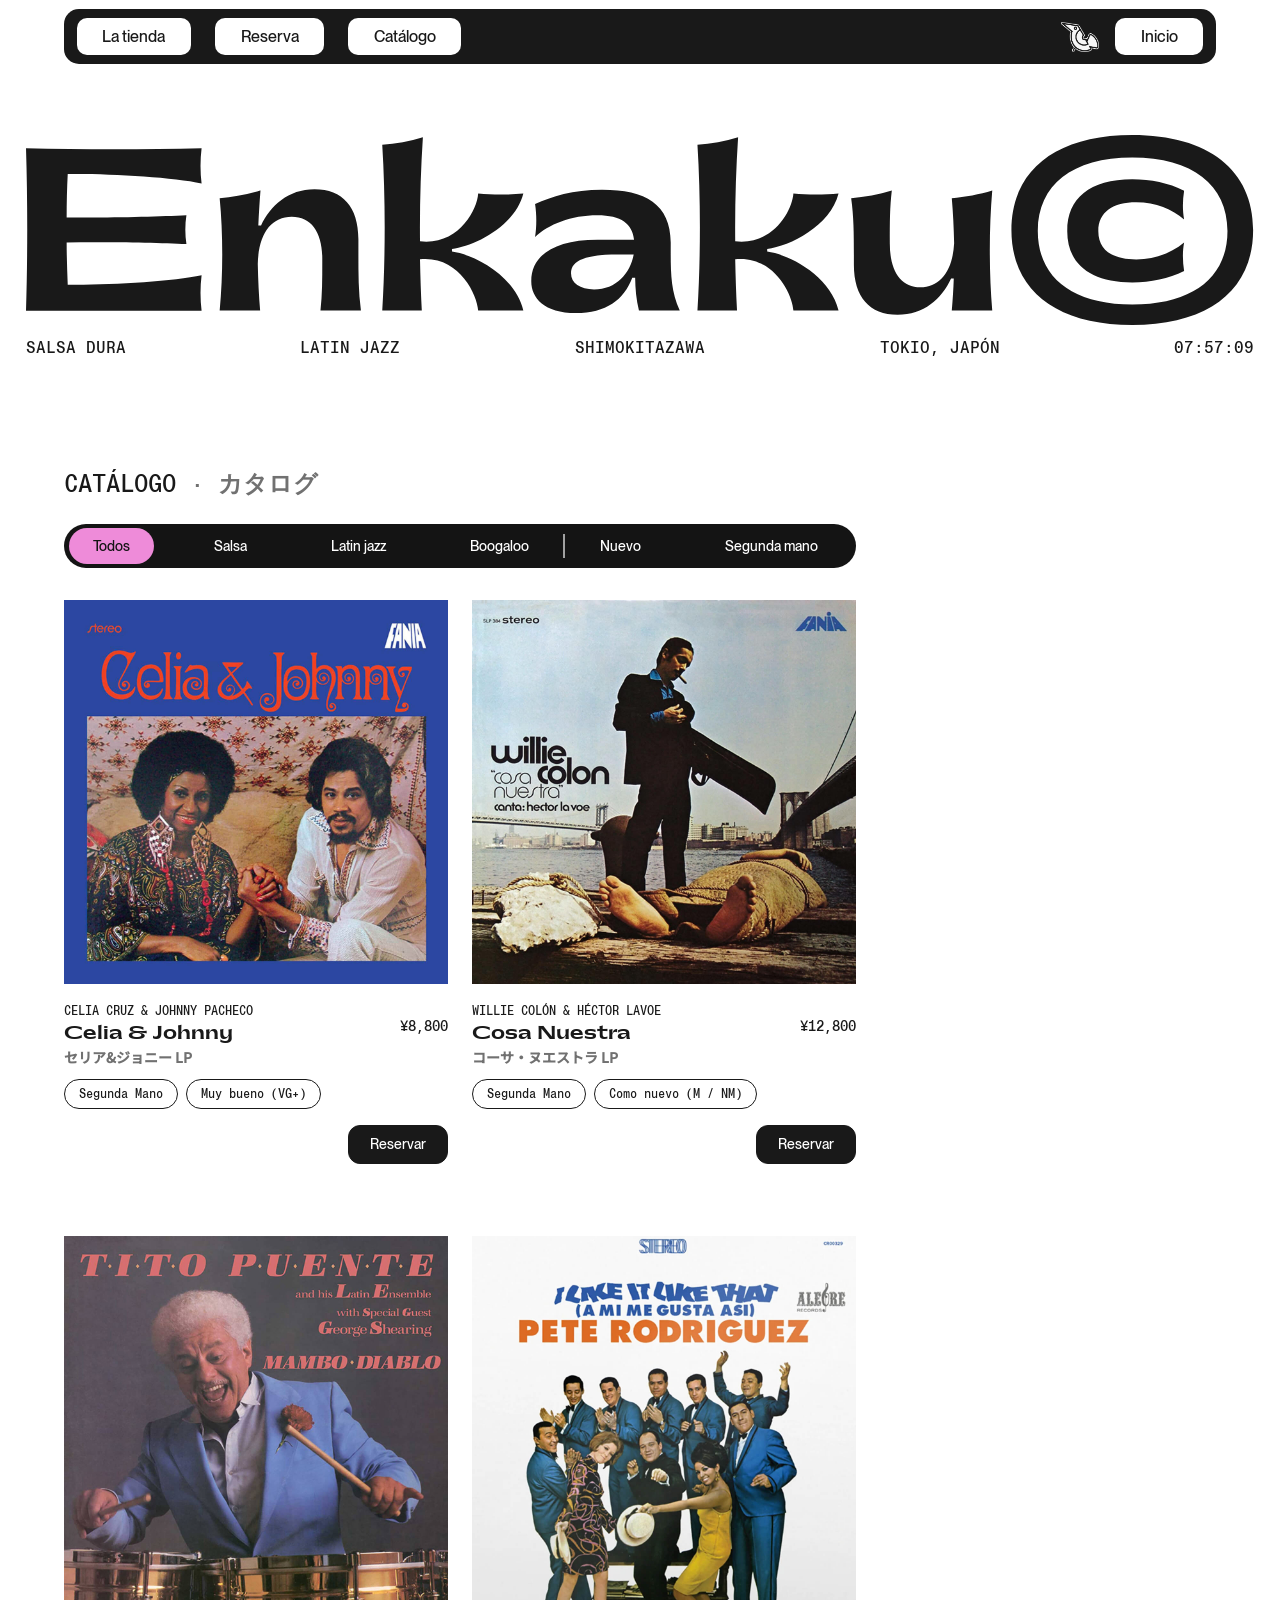
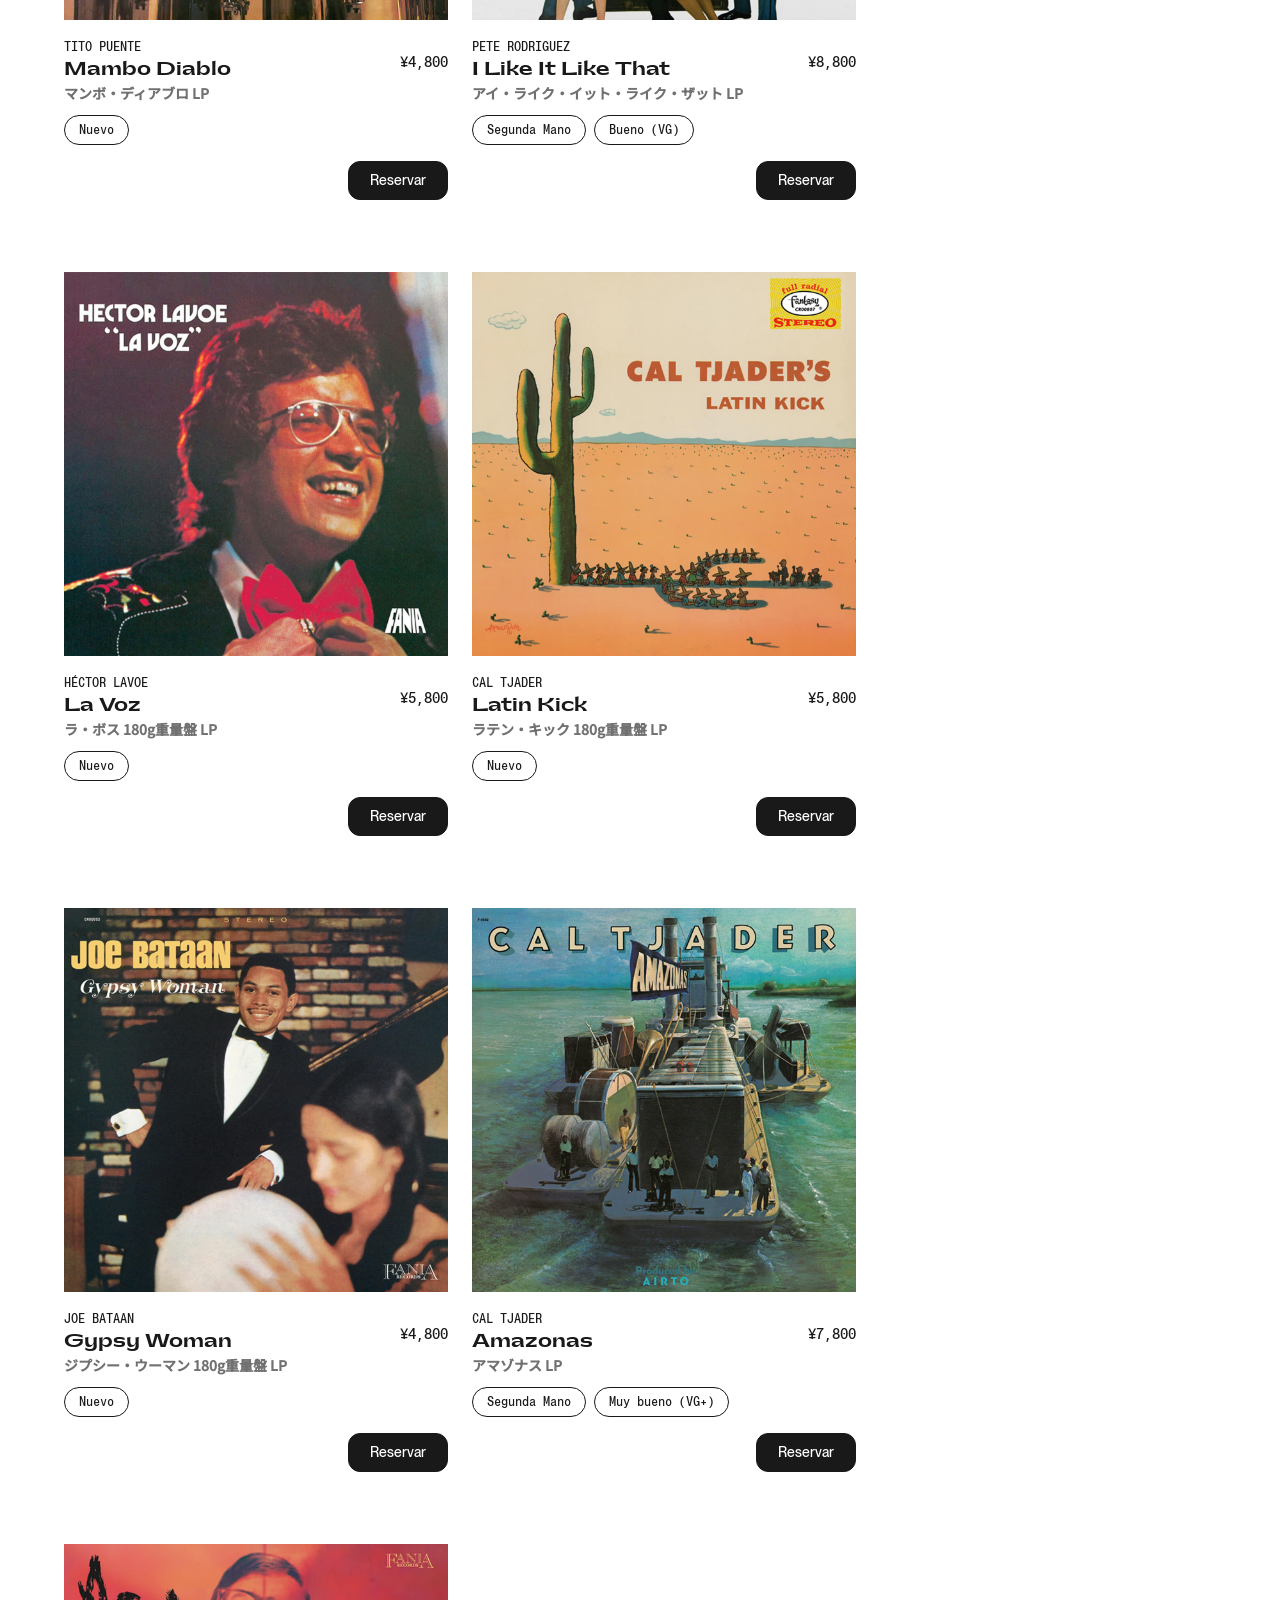
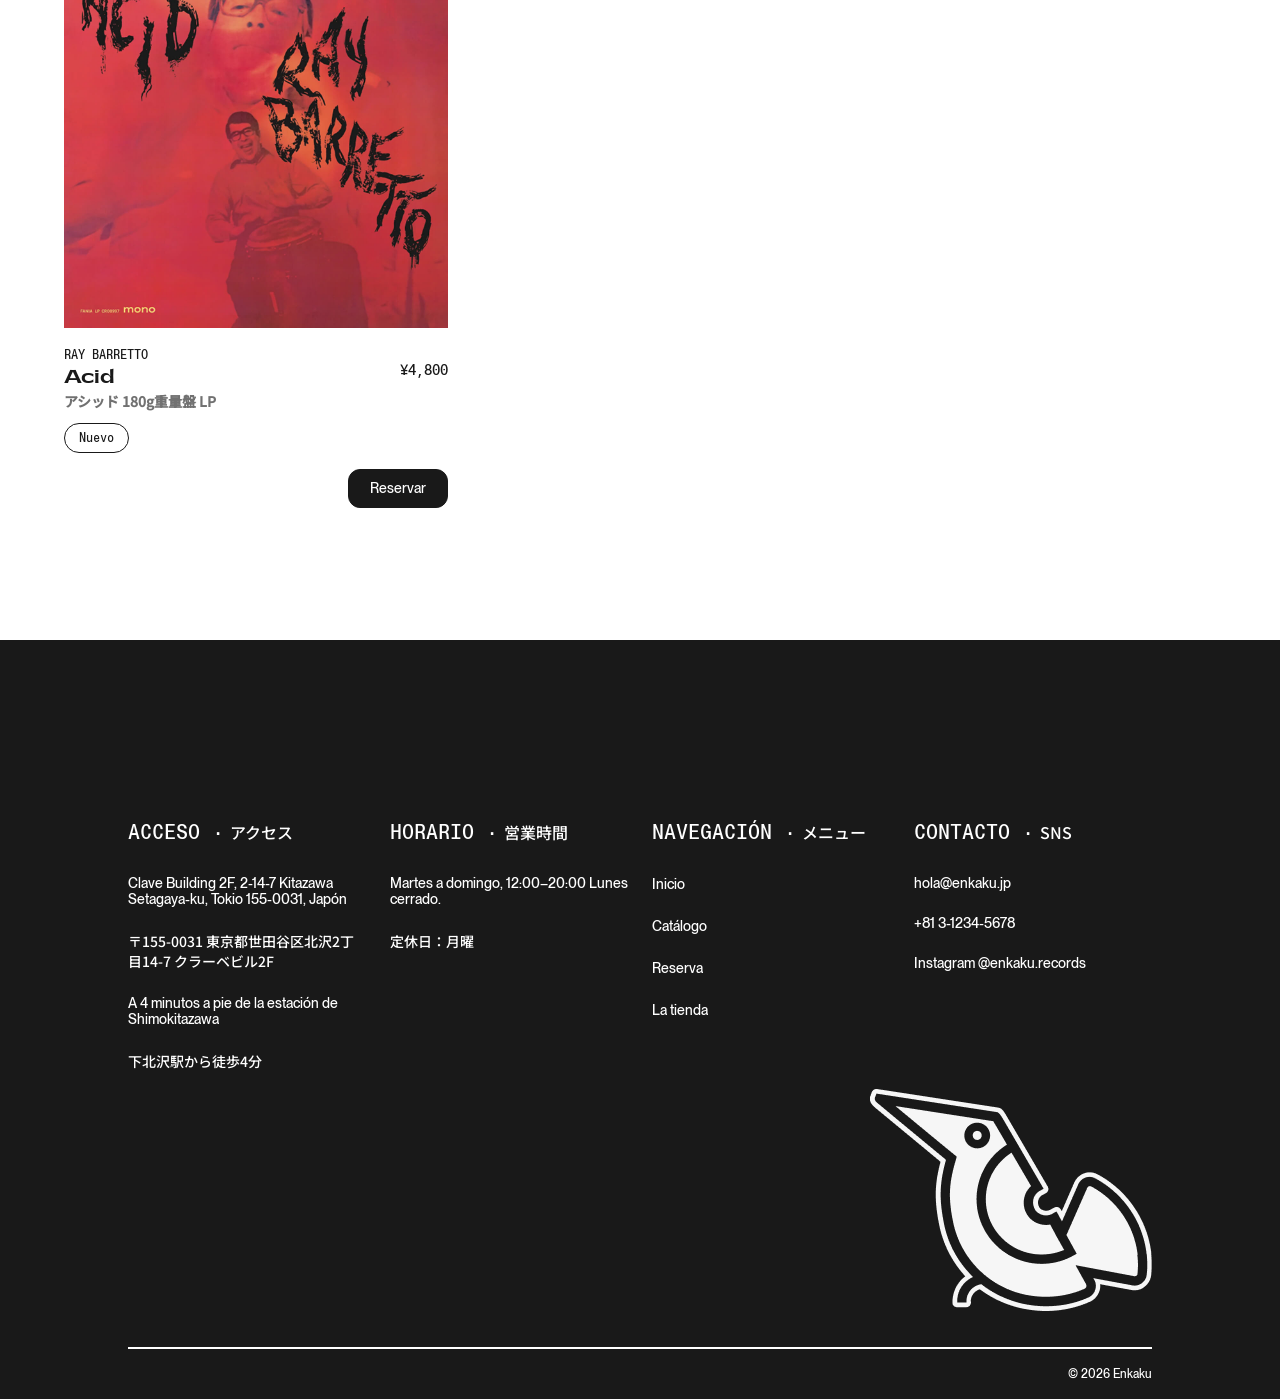
==== commit 45d2a246: "menu_js" ====
--- a/catalogo/index.html
+++ b/catalogo/index.html
@@ -13,18 +13,19 @@
 
     <header class="header">
         <nav>
-            <div>
-                <div>
-                    <a class="bottom_tienda" href="">La tienda</a>
-                </div>
-                <div>
-                    <a class="bottom_reserva" href="/formulario.html">Reserva</a>
-                </div>
-                <div>
-                    <a class="bottom_catalogo" href="/catalogo/index.html">Catálogo</a>
-                </div>
-            </div>
-            <div>
+            <div class="menu">
+                <a class="bottom_tienda bottom_menu" href="#">La tienda</a>
+                <a class="bottom_reserva bottom_menu" href="/formulario.html">Reserva</a>
+                <a class="bottom_catalogo bottom_menu" href="/catalogo/index.html">Catálogo</a>
+            </div>
+
+            <div>
+                <!-- Solo se ve en móvil -->
+                <button type="button" class="menu-btn" aria-label="Abrir menú">
+                    <span></span>
+                    <span></span>
+                    <span></span>
+                </button>
                 <img src="/assets/img/KAKU1.png" alt="">
                 <div>
                     <a class="bottom_inicio" href="/index.html">Inicio</a>
--- a/assets/css/style.css
+++ b/assets/css/style.css
@@ -114,36 +114,108 @@
     justify-content: left;
 }
 
-.header > nav > :first-child > div {
-    box-sizing: border-box;
-    margin: 0vh 0vw;
+.header > nav > :last-child {
+    display: flex;
+    align-items: center;
+    gap: 1rem;
+}
+
+.header > nav > :last-child > img {
+    height: 30px;
+    width: auto;
+}
+
+.header > nav > div > div > a {
+    box-sizing: border-box;
+    padding: 1vh 2vw;
+    border-radius: 10px;
+    display: flex;
+    align-items: center;
+    background-color: var(--color-blanco);
+    transition: all .3s ease-in-out;
+}
+
+.header > nav > div > a {
+    box-sizing: border-box;
+    padding: 1vh 2vw;
+    border-radius: 10px;
+    display: flex;
+    align-items: center;
+    background-color: var(--color-blanco);
+    transition: all .3s ease-in-out;
+}
+
+/* ---------- Cabecera y menú (móvil) ---------- */
+/* Botón hamburguesa oculto en escritorio */
+.menu-btn {
+    display: none;
+    flex-direction: column;
+    gap: 5px;
+    padding: 0.5rem;
+    background: none;
+    border: none;
+    cursor: pointer;
+}
+
+.menu-btn span {
+    display: block;
+    width: 26px;
+    height: 3px;
+    background-color: var(--color-blanco);
+    border-radius: 2px;
+    transition: transform 0.3s ease, opacity 0.3s ease;
+}
+
+/* Animación de la X al abrir */
+.menu-btn.abierto span:nth-child(1) {
+    transform: translateY(8px) rotate(45deg);
+}
+
+.menu-btn.abierto span:nth-child(2) {
+    opacity: 0;
+}
+
+.menu-btn.abierto span:nth-child(3) {
+    transform: translateY(-8px) rotate(-45deg);
+}
+
+/* Menú en escritorio: visible en fila y SIN !important */
+.menu {
+    display: flex;
+    align-items: center;
+    gap: 1.5rem;
+}
+
+.menu a {
+    box-sizing: border-box;
     padding: 1vh 0.5vw;
     border-radius: 10px;
-    display: flex;
-    justify-content: left;
-    align-items: center;
-}
-
-.header > nav > :last-child > img {
-    box-sizing: border-box;
-    margin: 0vh 0vw;
-    padding: 0vh 1vw;
-    display: flex;
-    justify-content: left;
-    align-items: center;
-}
-
-.header > nav > div > div > a {
-    box-sizing: border-box;
-    margin: 0vh 0vw;
-    padding: 1vh 2vw;
-    border-radius: 10px;
-    display: flex;
-    justify-content: right;
-    background-color: var(--color-blanco);
-    transition: all .3s ease-in-out;
-
-}
+    font-weight: 600;
+    text-decoration: none;
+    transition: color 0.25s ease;
+}
+
+.menu a:hover {
+    color: var(--color-blanco);
+}
+
+
+
+
+
+
+
+
+
+
+
+
+
+
+
+
+
+
 
 .bottom_tienda:hover {
     background-color: var(--color-azul);
@@ -163,6 +235,10 @@
 .bottom_inicio:hover {
     background-color: var(--color-rosa);
     color: var(--color-negro);
+}
+
+.bottom_menu {
+    background-color: var(--color-blanco);
 }
 
 
@@ -1332,107 +1408,6 @@
     font-size: var(--tamaño-12px);
 }
 
-@media (max-width: 600px) {
-    .slideshow__pantalla { --visibles: 1.2; }
-}
-/* ---------- Móvil ---------- */
-@media (max-width: 760px) {
-    .section .content {
-        width: 90%;
-    }
-    .modal__caja {
-        grid-template-columns: 1fr;
-        border-radius: 24px;
-        padding-top: 4rem;
-        width: 90%;
-    }
-    .modal__contenido {
-        padding-right: 0;
-    }
-    .modal__cerrar {
-        top: 1rem;
-        right: 1rem;
-    }
-    .modal__titulo {
-        font-size: 24px;
-    }
-    .modal__artista,
-    .modal__meta {
-        font-size: 12px;
-    }
-    #inicio .content .flex-labels ul {
-        flex-wrap: wrap;
-        line-height: 1.8;
-    }
-    .filtros-genero, 
-    .filtros-estado {
-        gap: 1.20rem;
-    }
-    .footer_texto {
-        flex-direction: column;
-    }
-    .footer_img.content img {
-        width: 35%;
-    }
-    #inicio .title-hero {
-        padding: 48px 0;
-        flex-direction: column;
-    }
-
-    #inicio .title-hero .title-ppal, 
-    #inicio .title-hero .icon-hero {
-        width: 95%;
-        margin: 0 auto;
-    }
-
-    #inicio .title-hero .icon-hero {
-        text-align: right;
-        margin-top: 18px;
-    }
-
-    #inicio .title-hero .title-ppal h1 {
-        font-size: 36px;
-        min-height: 4em;
-    }
-    .productos_titulo {
-        display: flex;
-        justify-content: space-between;
-        align-items: flex-start;
-        flex-direction: column;
-        align-content: flex-start;
-        gap: 24px;
-    }
-    .genero_fila {
-      display: flex;
-      flex-direction: column;
-      gap: 24px;
-    }
-    .genero_del_mes {
-      padding: 96px 0;
-    }
-
-    .genero_del_mes .content {
-      margin: 0 auto;
-    }
-
-    .genero_disco {
-      width: 100%;
-      background: #000;
-    }
-
-    .slideshow__pantalla {
-      width: 100%;
-      height: 384px;
-    }
-
-    .slide {
-      margin-right: 0px;
-    }
-    .genero_disco .genero_disco_texto {
-      padding: 24px;
-  }
-}
-
 
 
 
@@ -1749,3 +1724,257 @@
     font-family: "PP Neue Montreal Medium";
     font-size: var(--tamaño-18px);
 }
+
+
+
+
+
+@media (max-width: 1024px) {
+    /* SECCION ENCUESTA */
+    .formulario {
+        display: flex;
+        justify-content: center;
+        flex-direction: column;
+        align-items: center;
+        gap: 8vw;
+
+    }
+
+    .bottom_seccion {
+        margin: 2vh 0vw 0vh 0vw;
+        padding: 0vh 0vw 0vh 0vw;
+    }
+
+    .bottom_seccion_medio {
+        margin: 2vh 0vw 1vh 0vw;
+    }
+
+    .contenedores {
+        box-sizing: border-box;
+        margin: 1vh 0vw 1vh 0vw;
+        padding: 3vh 0vw 0vh 0vw;
+    }
+
+
+    .formulario_resumen {
+        box-sizing: border-box;
+        margin: 0vh 0vw 2vh 0vw;
+        padding: 1vh 3vw;
+    }
+
+    .factura_disco {
+        padding: 1vh 0vw 1vh 0vw;
+    }
+
+    .factura_disco > img {
+        padding: 0vh 3vw 0vh 0vw;
+        width: auto;
+        height: 20vh;
+    }
+
+
+
+
+    /* FOOTER */
+    .footer {
+        box-sizing: border-box;
+        margin: 0;
+        padding: 10vh 3vw 0vh 3vw;
+    }
+
+    .footer_texto {
+        gap: 20px;
+    }
+
+   
+    .footer_texto_titulo {
+        font-family: "PP Neue Montreal Mono Medium";
+        box-sizing: border-box;
+        margin: 0;
+        margin-bottom: 4px;
+        padding: 0vh 0vw 3vh 0vw;
+        display: flex;
+        flex-direction: column;
+        align-items: flex-start;
+    }
+}
+
+@media (max-width: 600px) {
+    .slideshow__pantalla { --visibles: 1.2; }
+}
+/* ---------- Móvil ---------- */
+@media (max-width: 760px) {
+    .section .content {
+        width: 90%;
+    }
+    .modal__caja {
+        grid-template-columns: 1fr;
+        border-radius: 24px;
+        padding-top: 4rem;
+        width: 90%;
+    }
+    .modal__contenido {
+        padding-right: 0;
+    }
+    .modal__cerrar {
+        top: 1rem;
+        right: 1rem;
+    }
+    .modal__titulo {
+        font-size: 24px;
+    }
+    .modal__artista,
+    .modal__meta {
+        font-size: 12px;
+    }
+    #inicio .content .flex-labels ul {
+        flex-wrap: wrap;
+        line-height: 1.8;
+    }
+    .filtros-genero, 
+    .filtros-estado {
+        gap: 1.20rem;
+    }
+    .footer_texto {
+        flex-direction: column;
+    }
+    .footer_img.content img {
+        width: 35%;
+    }
+    #inicio .title-hero {
+        padding: 48px 0;
+        flex-direction: column;
+    }
+
+    #inicio .title-hero .title-ppal, 
+    #inicio .title-hero .icon-hero {
+        width: 95%;
+        margin: 0 auto;
+    }
+
+    #inicio .title-hero .icon-hero {
+        text-align: right;
+        margin-top: 18px;
+    }
+
+    #inicio .title-hero .title-ppal h1 {
+        font-size: 36px;
+        min-height: 4em;
+    }
+    .productos_titulo {
+        display: flex;
+        justify-content: space-between;
+        align-items: flex-start;
+        flex-direction: column;
+        align-content: flex-start;
+        gap: 24px;
+    }
+    .genero_fila {
+      display: flex;
+      flex-direction: column;
+      gap: 24px;
+    }
+    .genero_del_mes {
+      padding: 96px 0;
+    }
+
+    .genero_del_mes .content {
+      margin: 0 auto;
+    }
+
+    .genero_disco {
+      width: 100%;
+      background: #000;
+    }
+
+    .slideshow__pantalla {
+      width: 100%;
+      height: 384px;
+    }
+
+    .slide {
+      margin-right: 0px;
+    }
+    .genero_disco .genero_disco_texto {
+      padding: 24px;
+  }
+
+
+
+
+
+  /* HEADER */
+    .header > nav {
+        padding: 2vh 3vw 2vh 3vw;
+        display: flex;
+        justify-content: space-between;
+        top: 0vh;
+        left: 50%;
+        transform: translateX(-50%);
+        width: 100%;
+        max-width: 100%;
+        z-index: 1000;
+        border-top-left-radius: 0px;
+        border-top-right-radius: 0px;
+    }
+
+    .header > nav {
+        padding: 2vh 3vw;
+        top: 0;
+        width: 100%;
+        max-width: 100%;
+        border-top-left-radius: 0;
+        border-top-right-radius: 0;
+    }
+
+    .menu-btn {
+        display: flex;
+    }
+
+    /* Oculto por defecto, jQuery lo despliega al hacer clic */
+    .menu {
+        display: none;
+        position: absolute;
+        top: 100%;
+        left: 0;
+        width: 100%;
+        background-color: var(--color-negro);
+        padding: 1rem 5vw;
+        box-sizing: border-box;
+        border-bottom-left-radius: 15px;
+        border-bottom-right-radius: 15px;
+    }
+
+    .menu a {
+        display: block;
+        padding: 0.8rem 0;
+        border-top: 1px solid rgba(255, 255, 255, 0.12);
+    }
+
+    .header > nav > div > div > a {
+        box-sizing: border-box;
+        margin: 0vh 0vw;
+        padding: 1vh 5vw;
+        border-radius: 10px;
+        display: flex;
+        justify-content: right;
+        background-color: var(--color-blanco);
+        transition: all .3s ease-in-out;
+    }
+
+    .bottom_menu {
+        background-color: var(--color-blanco);
+    }
+
+    .header > nav > div > a {
+        box-sizing: border-box;
+        padding: 1vh 30vw;
+        border-radius: 10px;
+    }
+
+    .header > nav > .menu {
+        display: flex;
+        align-items: center;
+        flex-direction: column;
+    }
+}
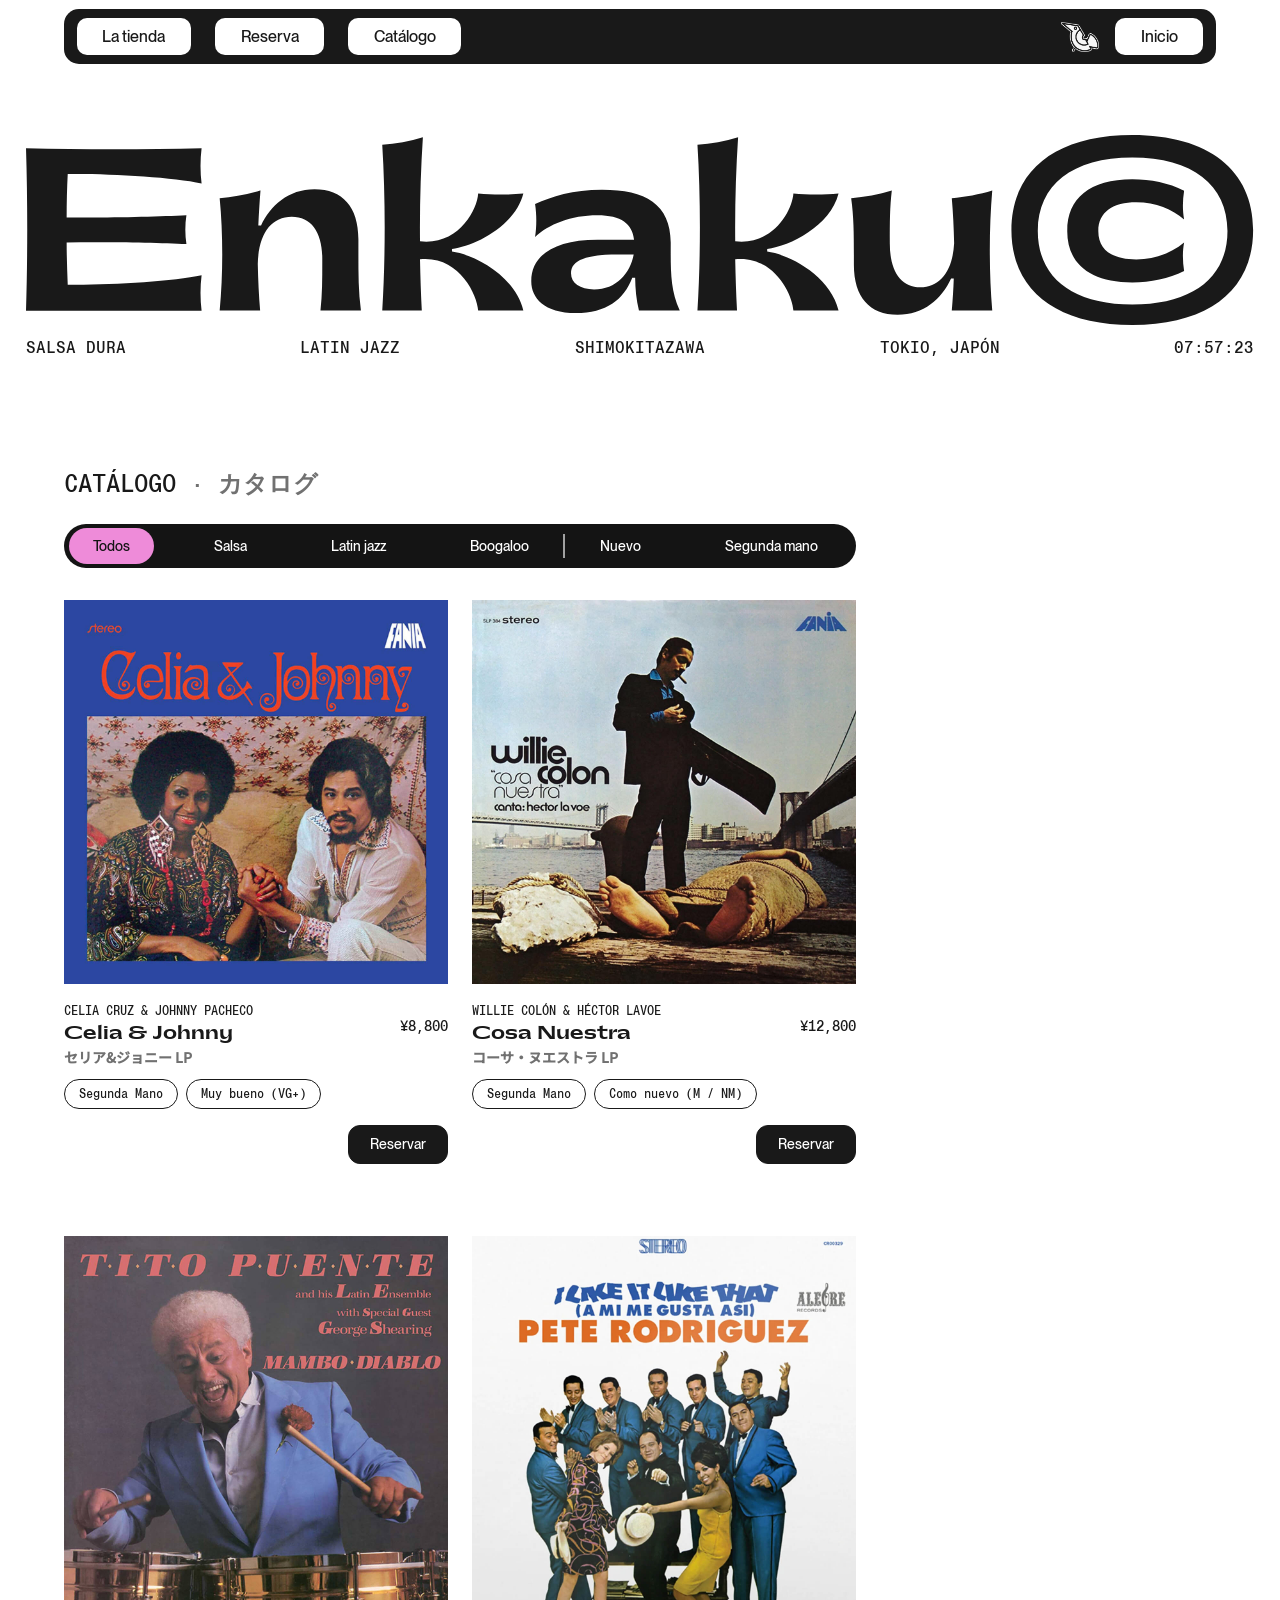
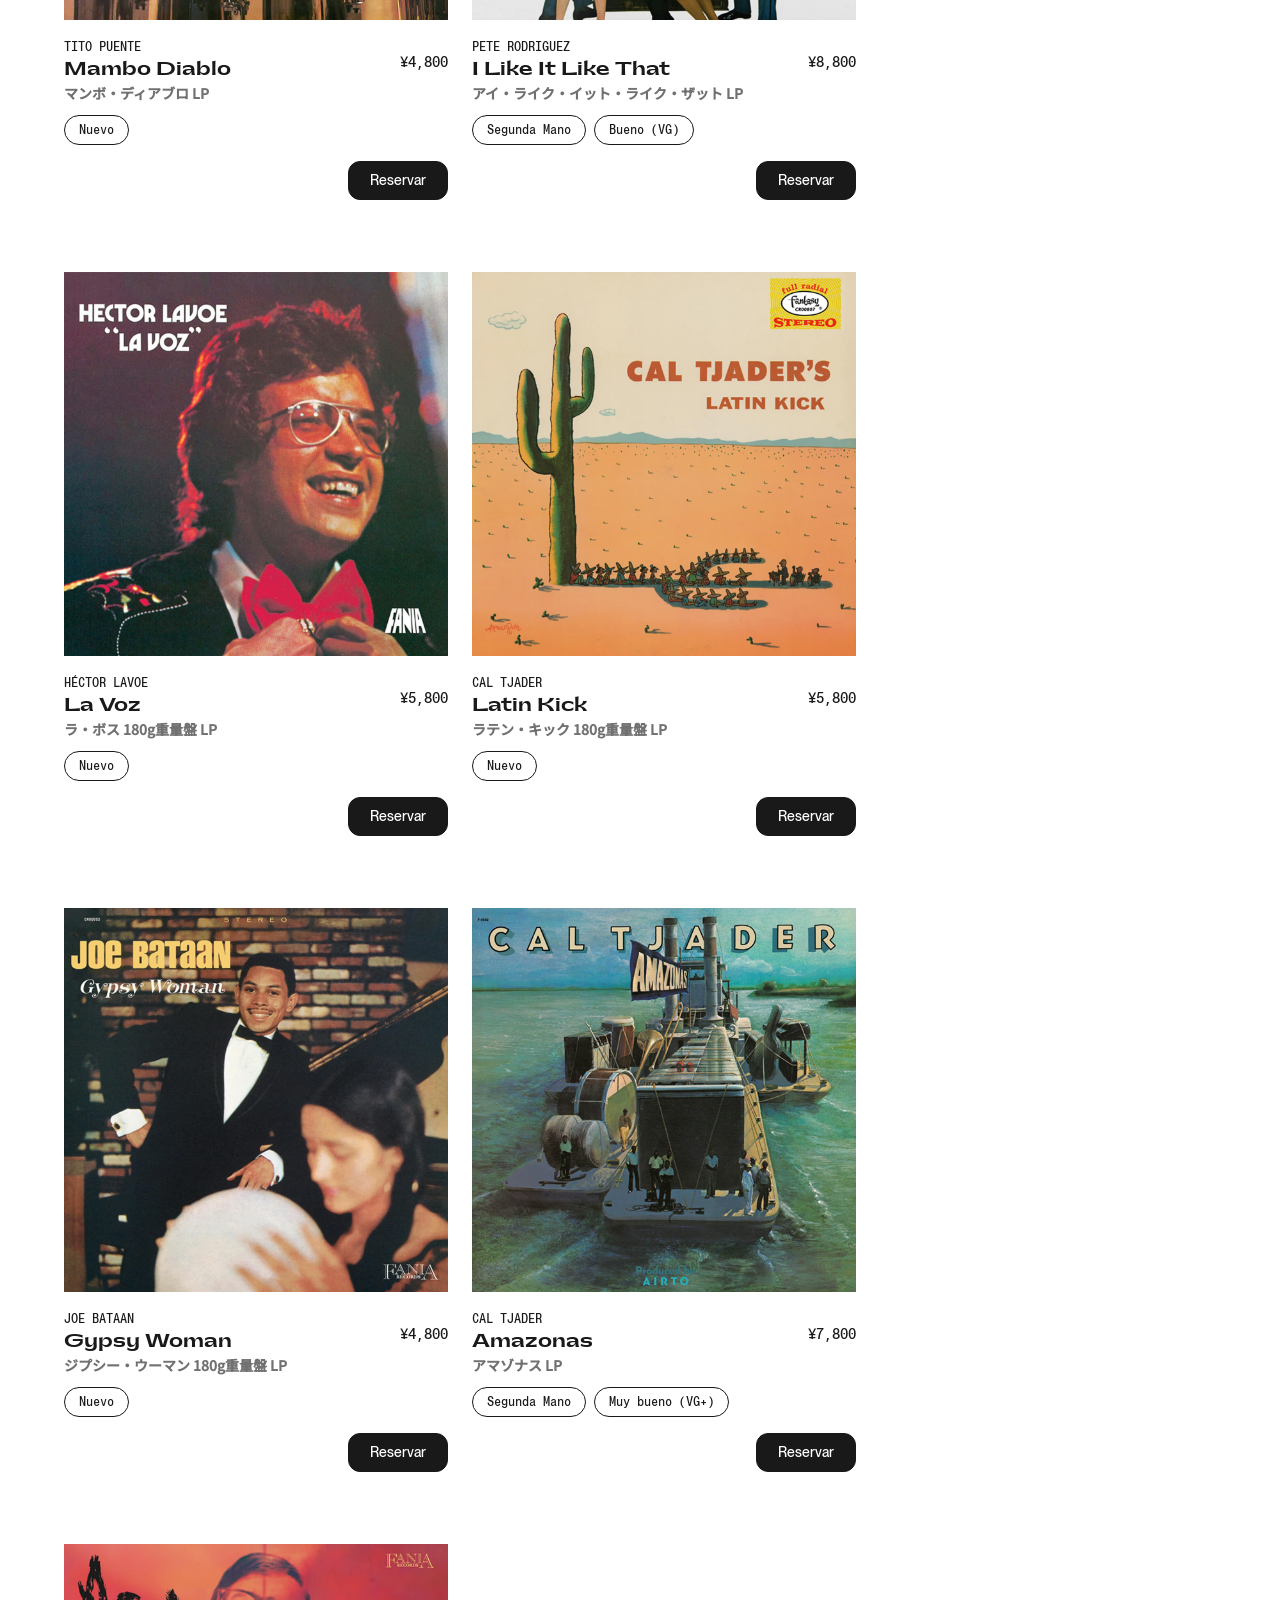
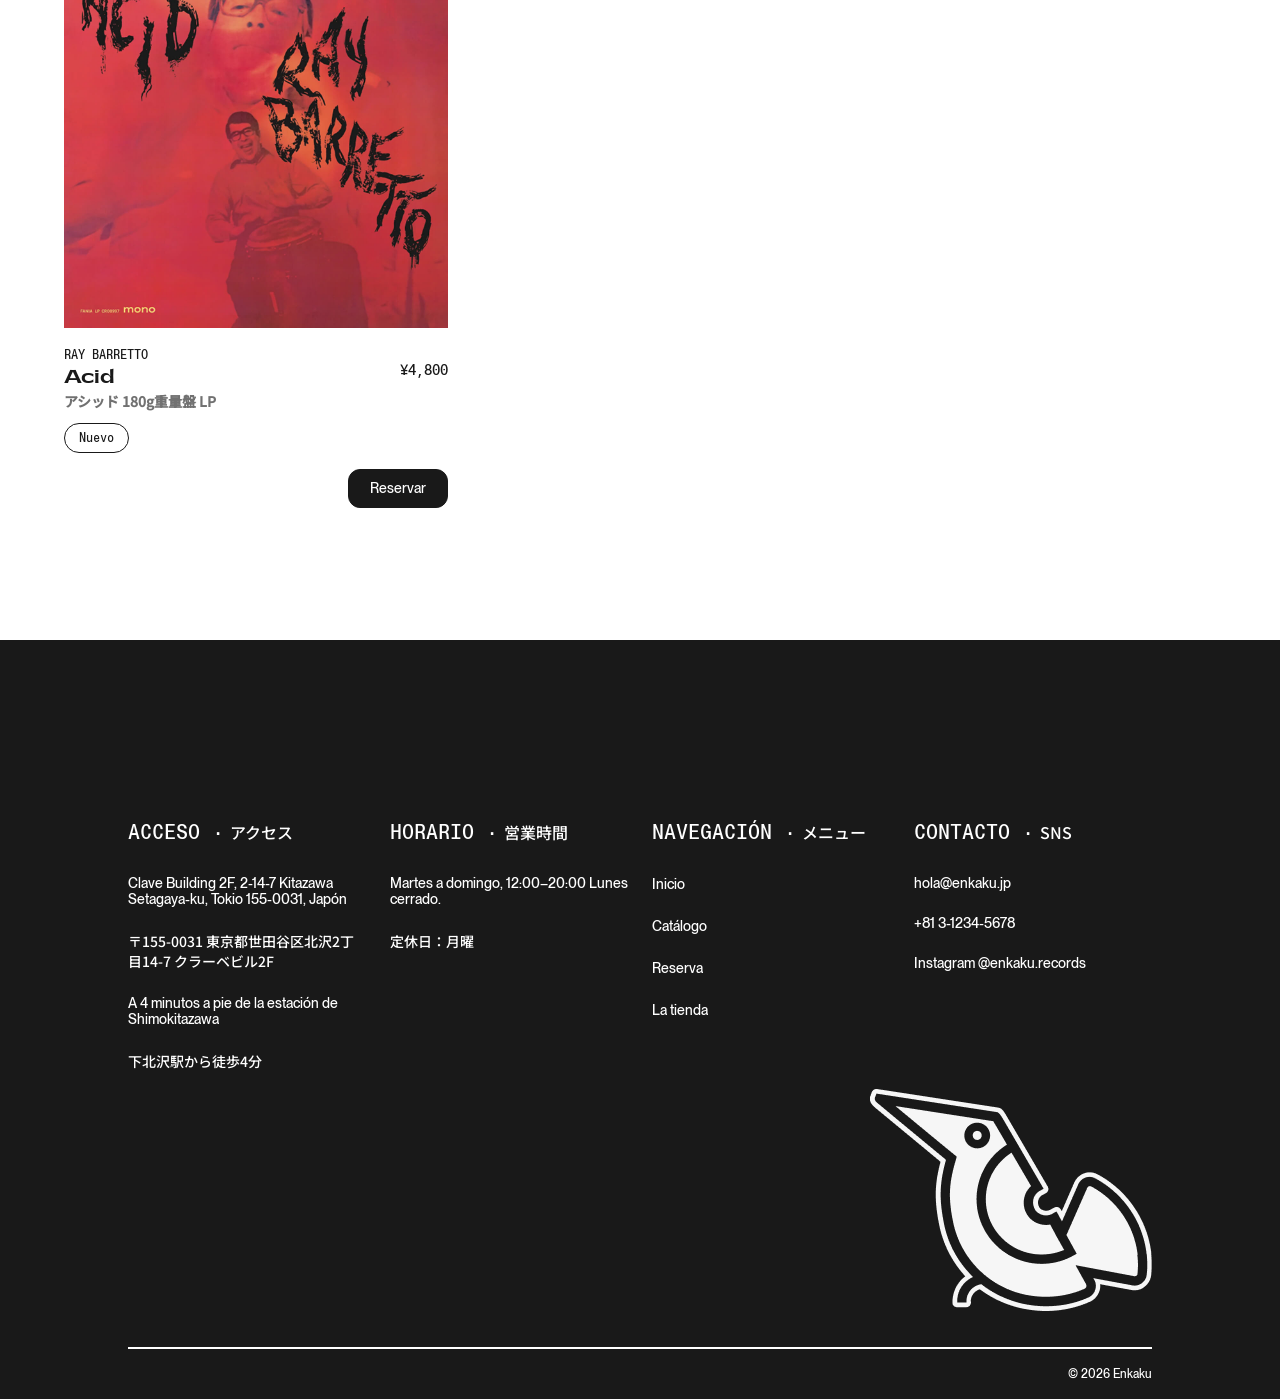
==== commit 520993c2: "scrpits" ====
--- a/catalogo/index.html
+++ b/catalogo/index.html
@@ -197,5 +197,6 @@
     <script src="https://code.jquery.com/jquery-3.7.1.min.js"></script>
     <script src="../assets/js/script.js"></script>
     <script src="../assets/js/modal.js"></script>
+    <script src="assets/js/menu.js"></script>
 </body>
 </html>
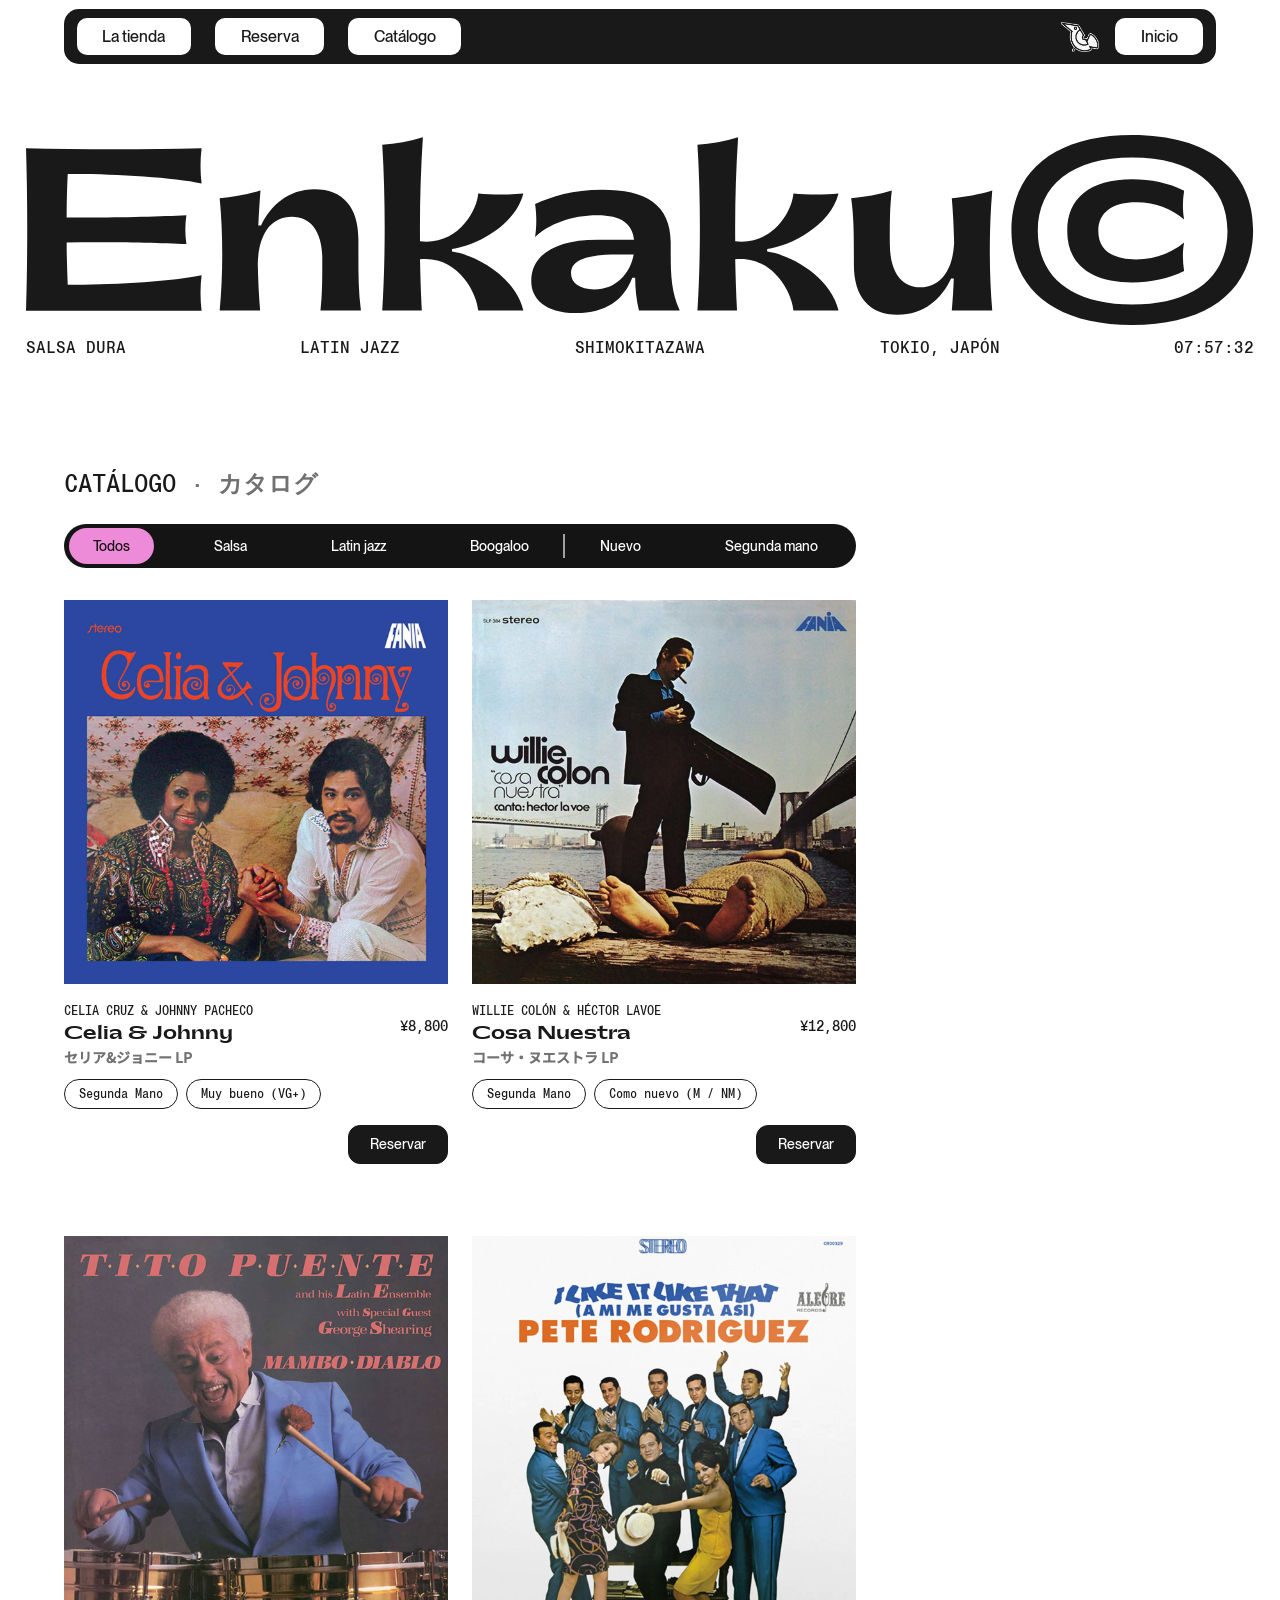
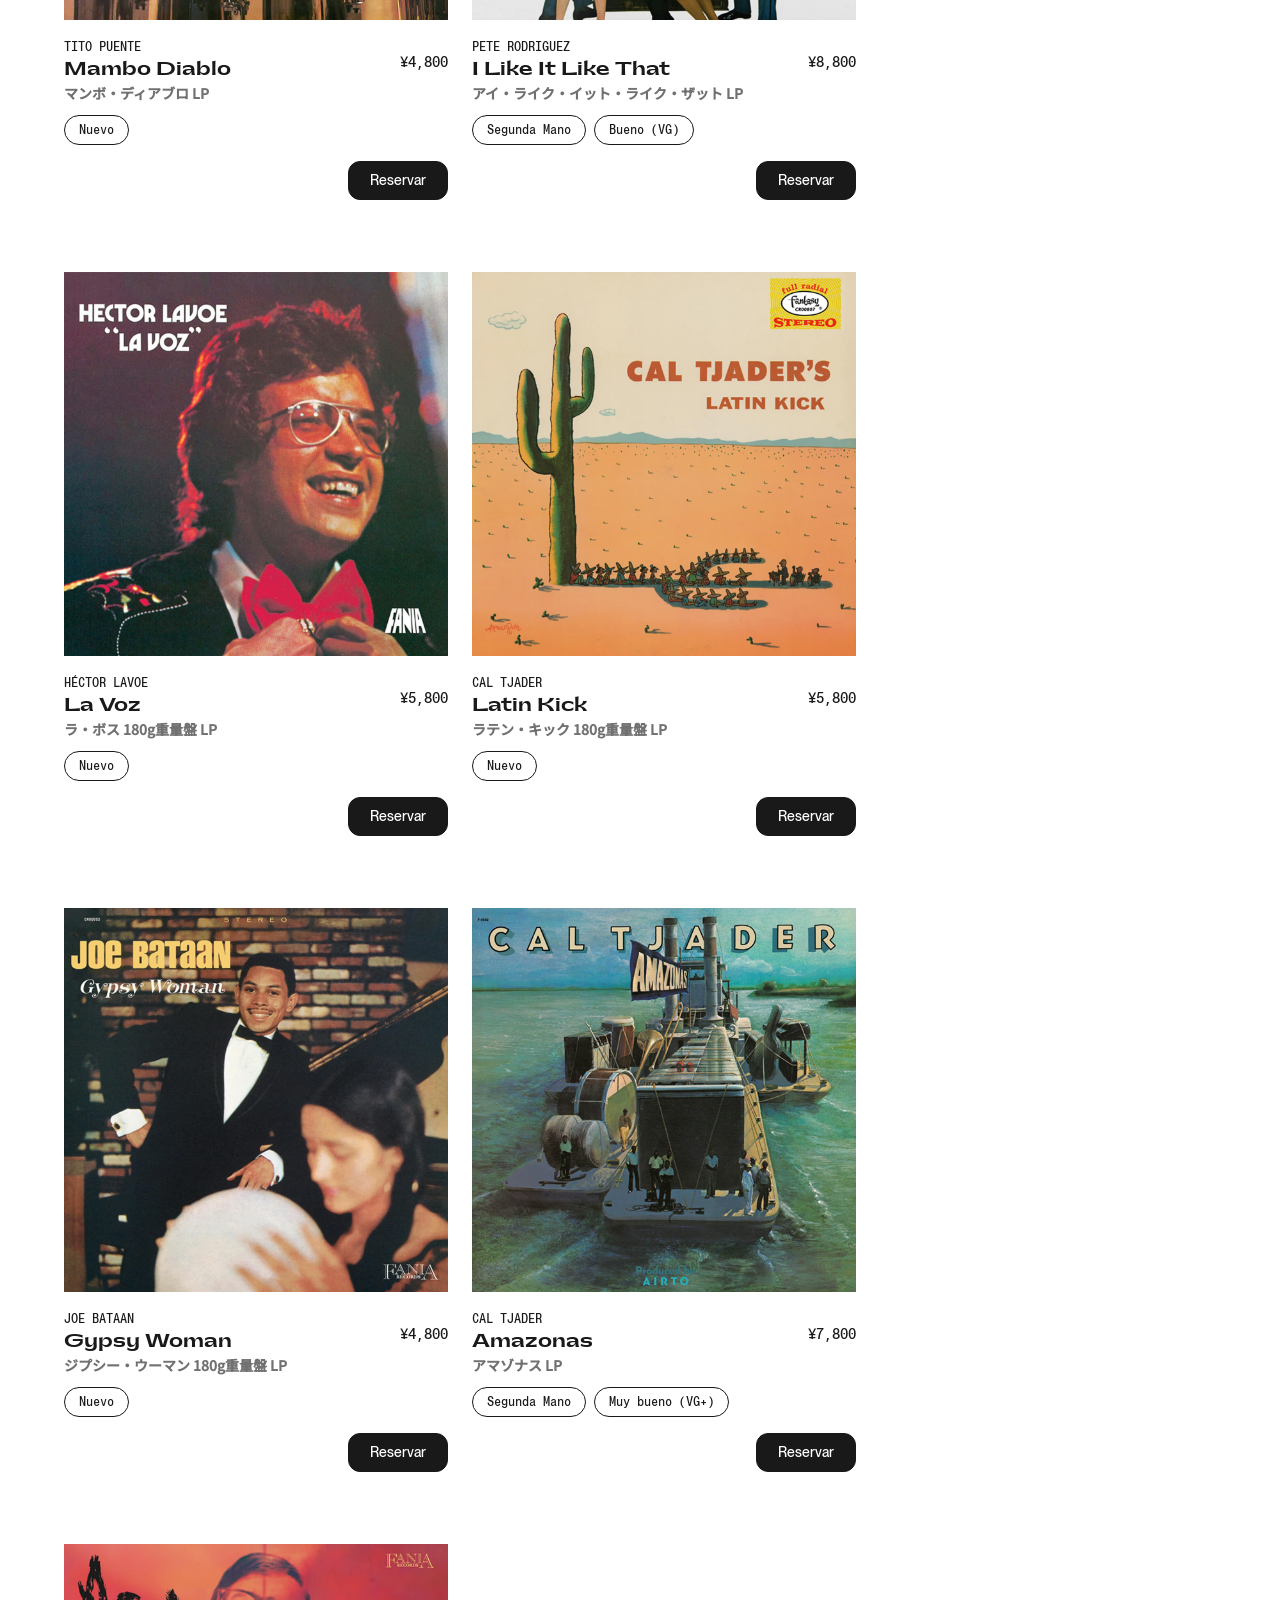
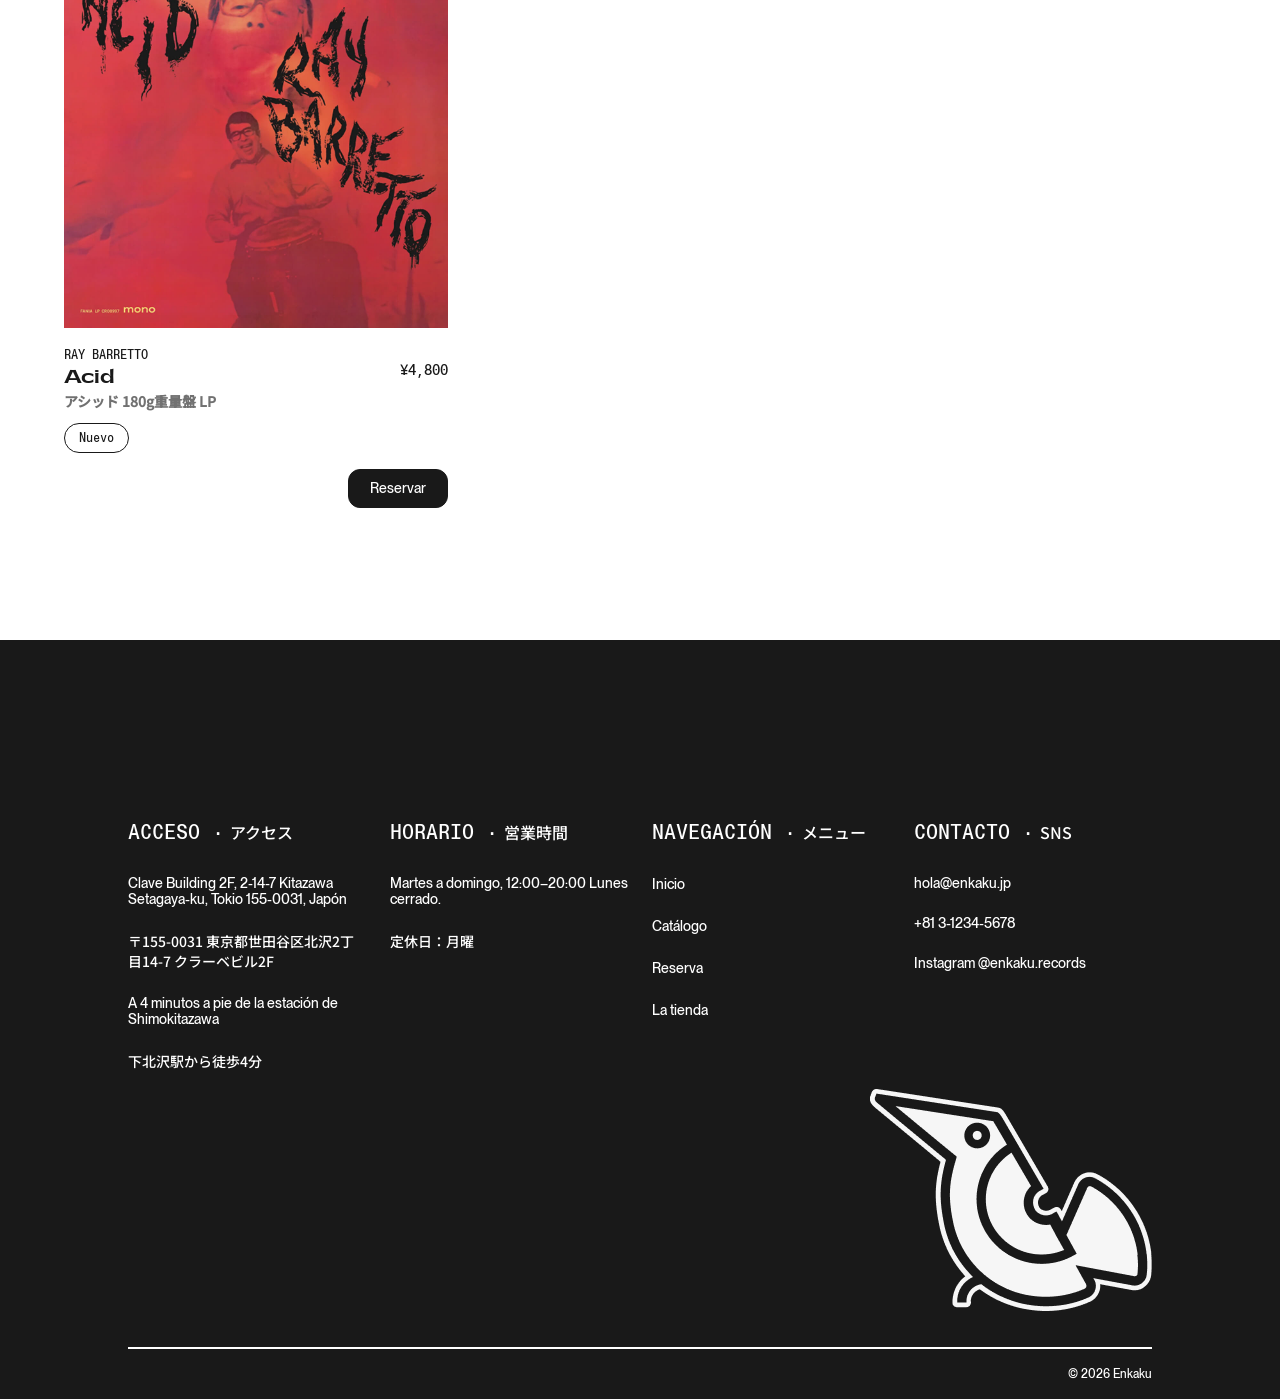
==== commit e602c42f: "error" ====
--- a/catalogo/index.html
+++ b/catalogo/index.html
@@ -197,6 +197,6 @@
     <script src="https://code.jquery.com/jquery-3.7.1.min.js"></script>
     <script src="../assets/js/script.js"></script>
     <script src="../assets/js/modal.js"></script>
-    <script src="assets/js/menu.js"></script>
+    <script src="/assets/js/menu.js"></script>
 </body>
 </html>
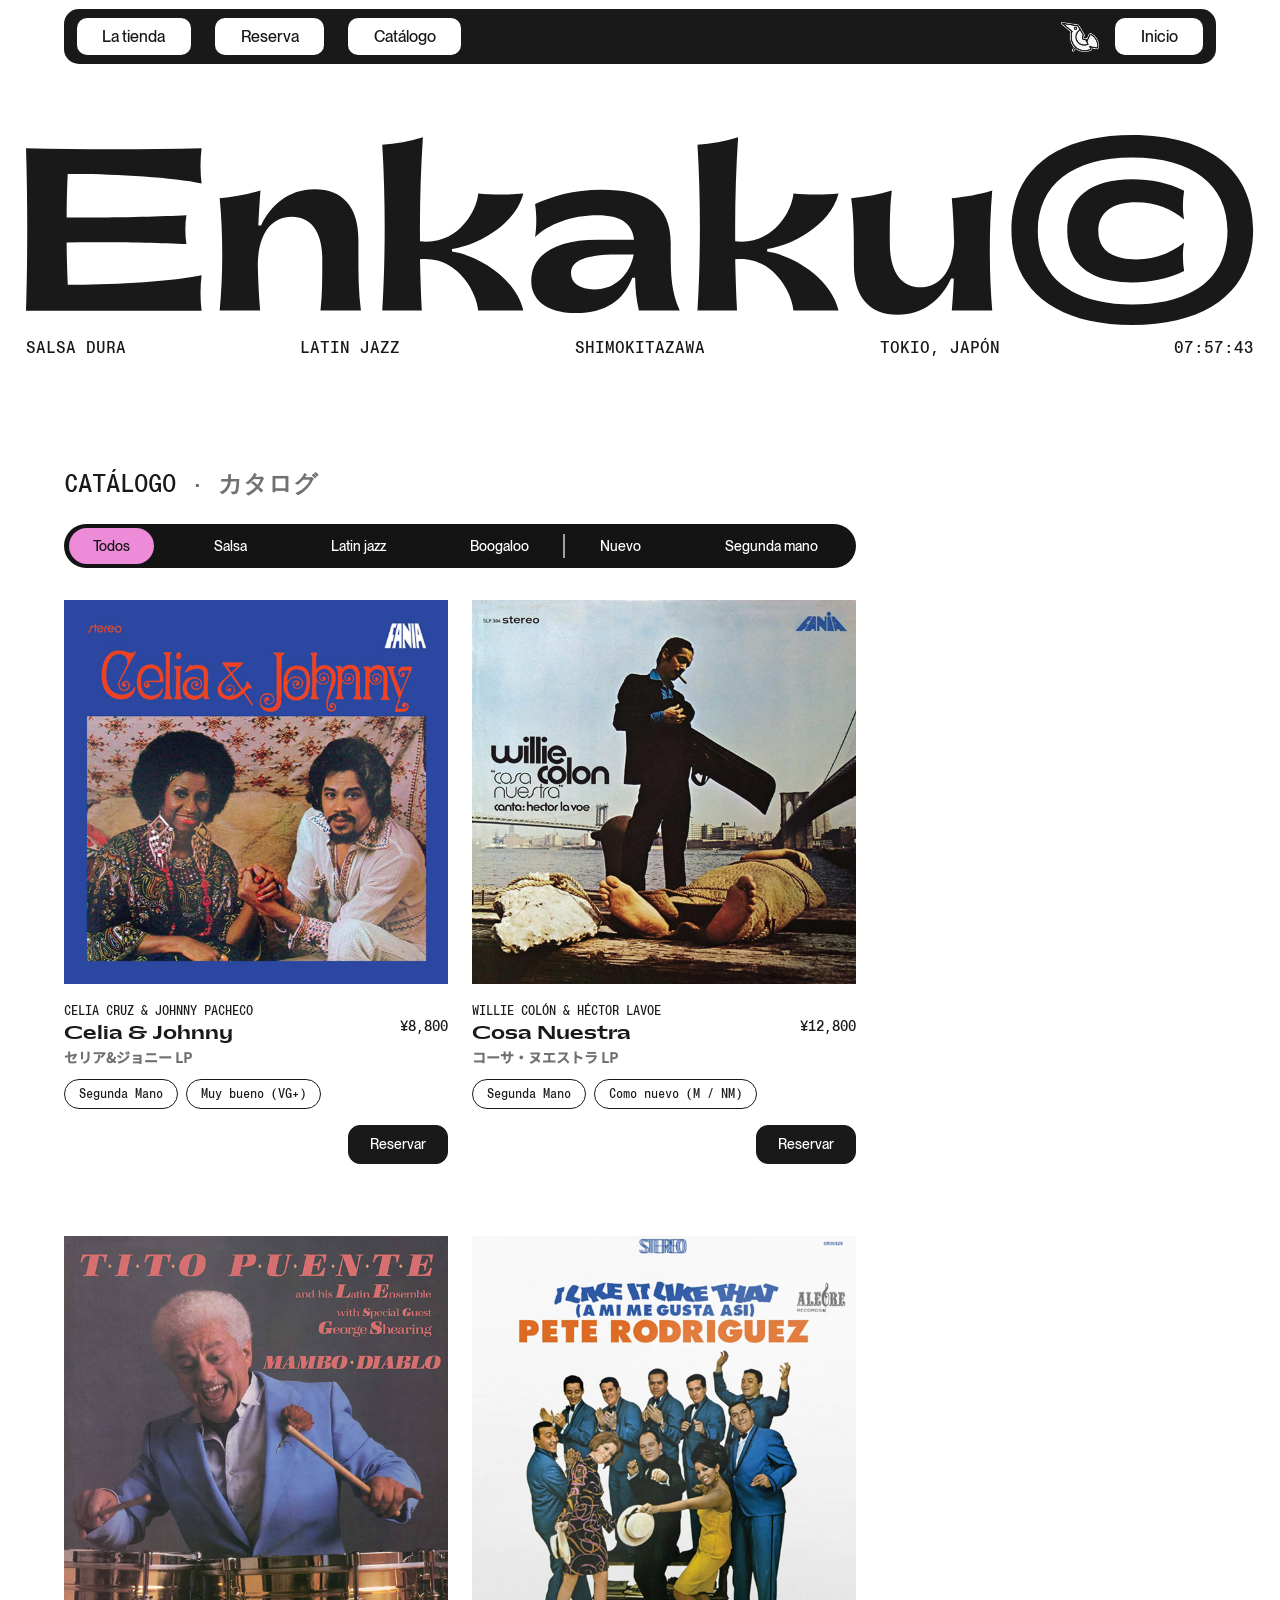
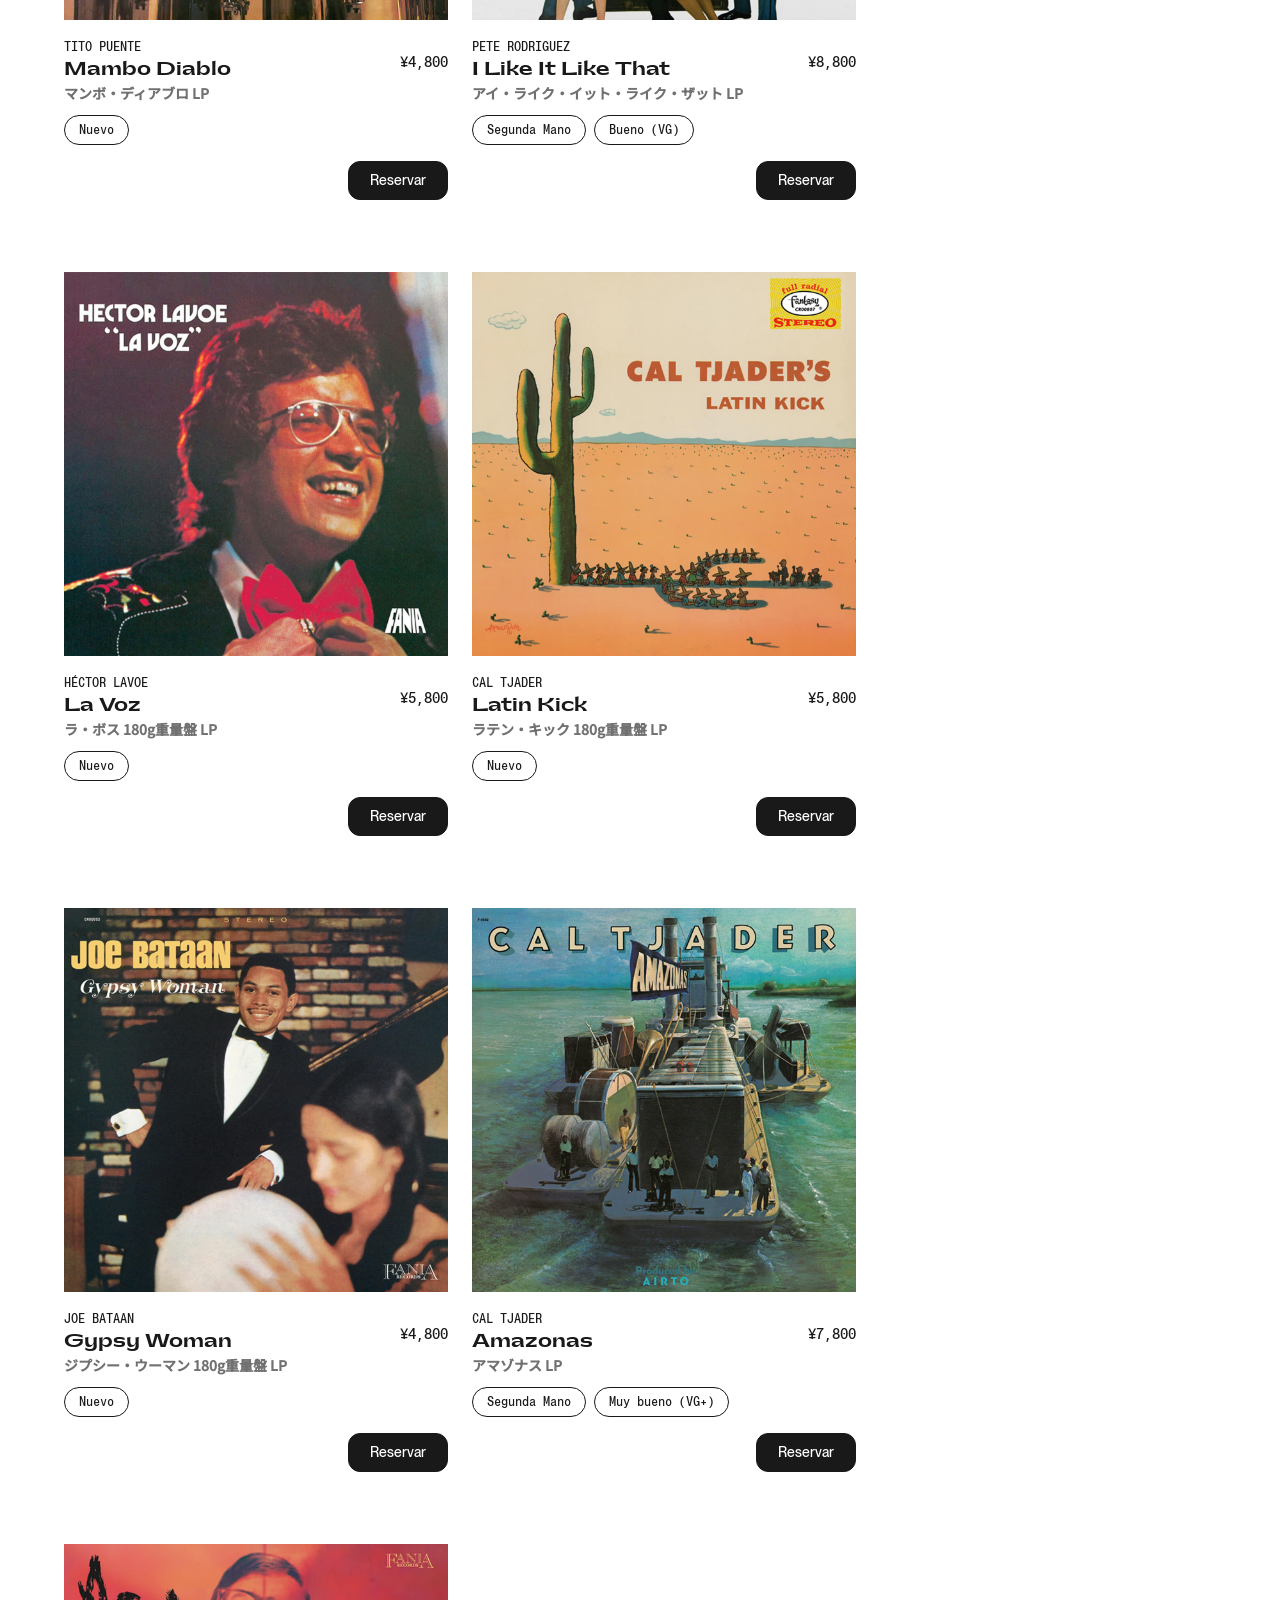
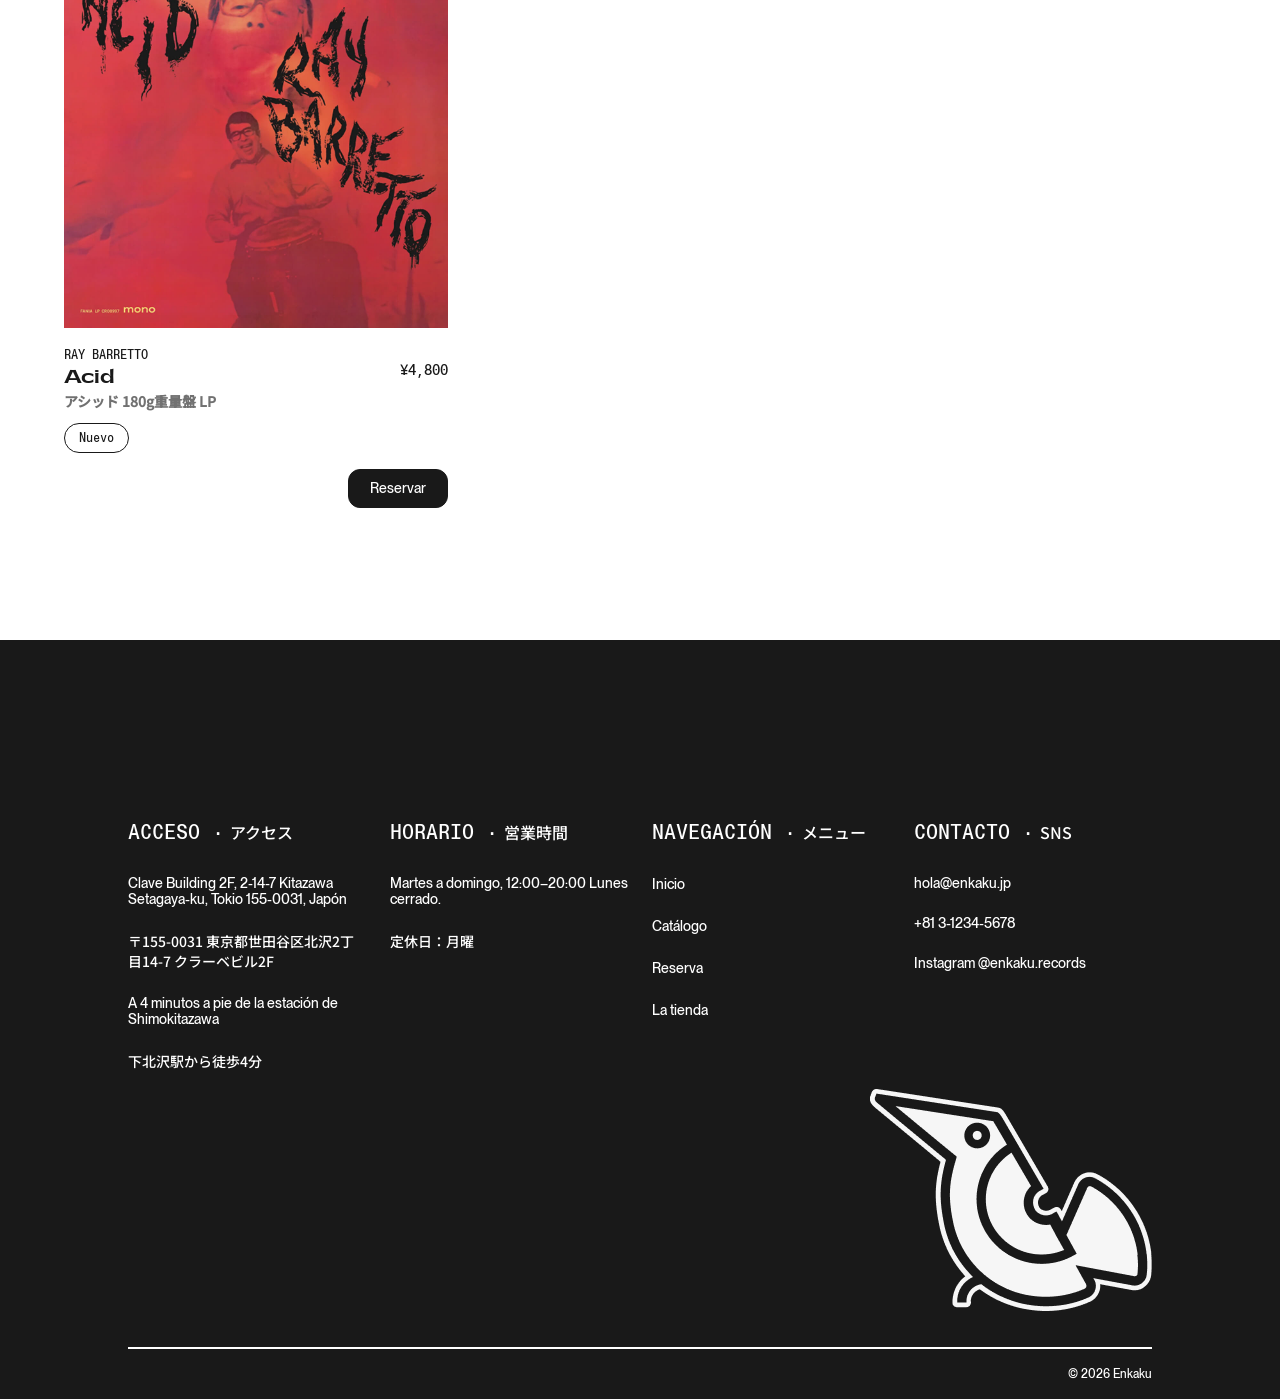
==== commit 7ed301fa: "Update reservation link in modal" ====
--- a/catalogo/index.html
+++ b/catalogo/index.html
@@ -109,7 +109,7 @@
 
                 <div class="modal__pie">
                     <span class="modal__precio" id="modal-precio"></span>
-                    <a href="../reservar/" target="_blank" rel="noopener noreferrer" class="btn-reservar">Reservar</a>
+                    <a href="../formulario.html" target="_blank" rel="noopener noreferrer" class="btn-reservar">Reservar</a>
                 </div>
             </div>
         </div>
@@ -199,4 +199,4 @@
     <script src="../assets/js/modal.js"></script>
     <script src="/assets/js/menu.js"></script>
 </body>
-</html>+</html>
